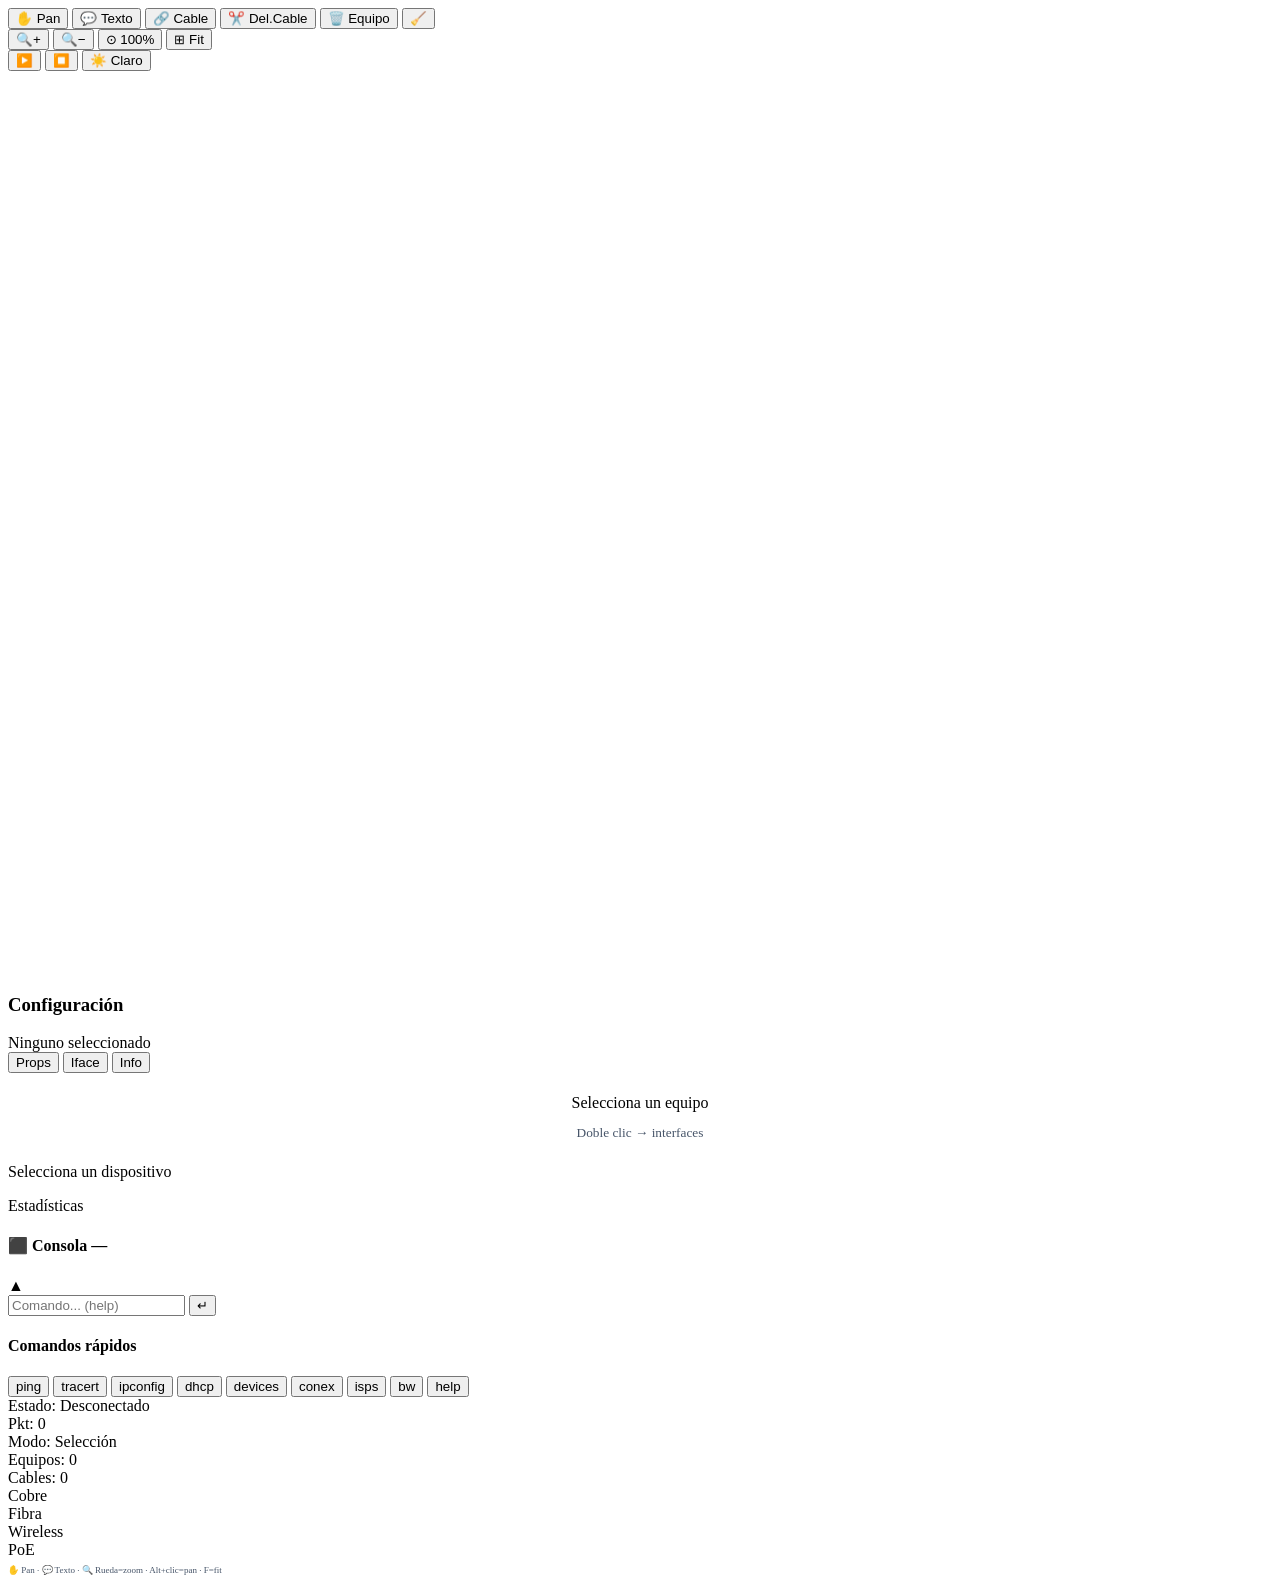
==== index.html @ 75fadd64 "se inluyeron nuevos equipos y la opcion de comentarios" ====
<!DOCTYPE html>
<html lang="es">
<head>
    <meta charset="UTF-8">
    <meta name="viewport" content="width=device-width, initial-scale=1.0">
    <title>Simulador de Red v4.1</title>
    <link rel="stylesheet" href="css/style.css">
</head>
<body>

<div id="portTooltip"></div>

<div class="container">

    <!-- ─── Toolbar ───────────────────────────── -->
    <div class="toolbar">
        <!-- Device groups injected by app.js -->

        <!-- Cable / delete tools -->
        <div class="tool-group">
            <button class="btn" id="panMode" title="Mover mapa (mano)">
                <span class="icon">✋</span> Pan
            </button>
            <button class="btn" id="textMode" title="Agregar comentario/texto">
                <span class="icon">💬</span> Texto
            </button>
            <button class="btn" id="cableMode" title="Modo cable (conectar)">
                <span class="icon">🔗</span> Cable
            </button>
            <button class="btn danger" id="delCableMode" title="Eliminar cable">
                <span class="icon">✂️</span> Del.Cable
            </button>
            <button class="btn danger" id="deleteMode" title="Eliminar equipo (Del)">
                <span class="icon">🗑️</span> Equipo
            </button>
            <button class="btn" id="clearAll" title="Limpiar todo">
                <span class="icon">🧹</span>
            </button>
        </div>

        <!-- Zoom controls -->
        <div class="tool-group">
            <button class="btn" id="zoomIn"    title="Acercar (+)"><span class="icon">🔍</span>+</button>
            <button class="btn" id="zoomOut"   title="Alejar (-)"><span class="icon">🔍</span>−</button>
            <button class="btn" id="zoomReset" title="Zoom 100% (0)"><span class="icon">⊙</span> 100%</button>
            <button class="btn" id="fitAll"    title="Ajustar todo (F)"><span class="icon">⊞</span> Fit</button>
        </div>

        <!-- Simulation + Theme -->
        <div class="tool-group">
            <button class="btn" id="startSimulation"><span class="icon">▶️</span></button>
            <button class="btn" id="stopSimulation"> <span class="icon">⏹️</span></button>
            <button class="btn" id="darkModeToggle" title="Alternar tema">
                <span class="icon">☀️</span> Claro
            </button>
        </div>
    </div>

    <!-- ─── Main ──────────────────────────────── -->
    <div class="main-area">
        <div class="canvas-container">
            <canvas id="networkCanvas" width="1400" height="900"></canvas>
        </div>

        <div class="config-panel">
            <div class="panel-header">
                <h3>Configuración</h3>
                <span class="panel-subtitle" id="selectedDeviceInfo">Ninguno seleccionado</span>
            </div>

            <div class="tabs">
                <button class="tab-btn active" data-tab="properties">Props</button>
                <button class="tab-btn"        data-tab="interfaces">Iface</button>
                <button class="tab-btn"        data-tab="stats">Info</button>
            </div>

            <div class="tab-content active" id="tab-properties">
                <div class="properties">
                    <div id="propertyContent">
                        <p class="info-message" style="margin-top:16px;text-align:center;line-height:1.8">
                            Selecciona un equipo<br>
                            <small style="color:#475569">Doble clic → interfaces</small>
                        </p>
                    </div>
                </div>
            </div>
            <div class="tab-content" id="tab-interfaces">
                <div class="interfaces-list" id="interfacesList">
                    <p class="info-message">Selecciona un dispositivo</p>
                </div>
            </div>
            <div class="tab-content" id="tab-stats">
                <div class="device-stats" id="deviceStats">
                    <p class="info-message">Estadísticas</p>
                </div>
            </div>

            <!-- Console -->
            <div class="console-section expanded">
                <div class="console-toggle">
                    <h4>⬛ Consola <span class="badge" id="consoleDevice">—</span></h4>
                    <span class="console-chevron">▲</span>
                </div>
                <div class="console-body">
                    <div class="console-header">
                        <input type="text" id="consoleInput" placeholder="Comando... (help)">
                        <button id="sendCommand">↵</button>
                    </div>
                    <div id="consoleOutput" class="console-output"></div>
                </div>
            </div>

            <!-- Quick commands -->
            <div class="quick-commands">
                <h4>Comandos rápidos</h4>
                <div class="cmd-grid">
                    <button class="cmd-btn" data-cmd="ping">ping</button>
                    <button class="cmd-btn" data-cmd="tracert">tracert</button>
                    <button class="cmd-btn" data-cmd="ipconfig">ipconfig</button>
                    <button class="cmd-btn" data-cmd="dhcp renew">dhcp</button>
                    <button class="cmd-btn" data-cmd="show devices">devices</button>
                    <button class="cmd-btn" data-cmd="show connections">conex</button>
                    <button class="cmd-btn" data-cmd="isp list">isps</button>
                    <button class="cmd-btn" data-cmd="bandwidth">bw</button>
                    <button class="cmd-btn" data-cmd="help">help</button>
                </div>
            </div>

        </div>
    </div>

    <!-- ─── Status bar ────────────────────────── -->
    <div class="status-bar">
        <div class="status-item">
            <span class="status-label">Estado:</span>
            <span id="connectionStatus" class="status-value offline">Desconectado</span>
        </div>
        <div class="status-item">
            <span class="status-label">Pkt:</span>
            <span id="packetCount" class="status-value">0</span>
        </div>
        <div class="status-item">
            <span class="status-label">Modo:</span>
            <span id="modeStatus" class="status-value">Selección</span>
        </div>
        <div class="status-item">
            <span class="status-label">Equipos:</span>
            <span id="deviceCount" class="status-value">0</span>
        </div>
        <div class="status-item">
            <span class="status-label">Cables:</span>
            <span id="connectionCount" class="status-value">0</span>
        </div>
        <div class="status-item">
            <div class="cable-legend">
                <div class="cable-legend-item"><div class="cl-cobre"></div>Cobre</div>
                <div class="cable-legend-item"><div class="cl-fibra"></div>Fibra</div>
                <div class="cable-legend-item"><div class="cl-wireless"></div>Wireless</div>
                <div class="cable-legend-item"><div class="cl-poe"></div>PoE</div>
            </div>
        </div>
        <div class="status-item" style="margin-left:auto">
            <span style="color:#475569;font-size:9px">✋ Pan · 💬 Texto · 🔍 Rueda=zoom · Alt+clic=pan · F=fit</span>
        </div>
    </div>

</div>

<script src="js/devices.js"></script>
<script src="js/network.js"></script>
<script src="js/console.js"></script>
<script src="js/app.js"></script>
</body>
</html>
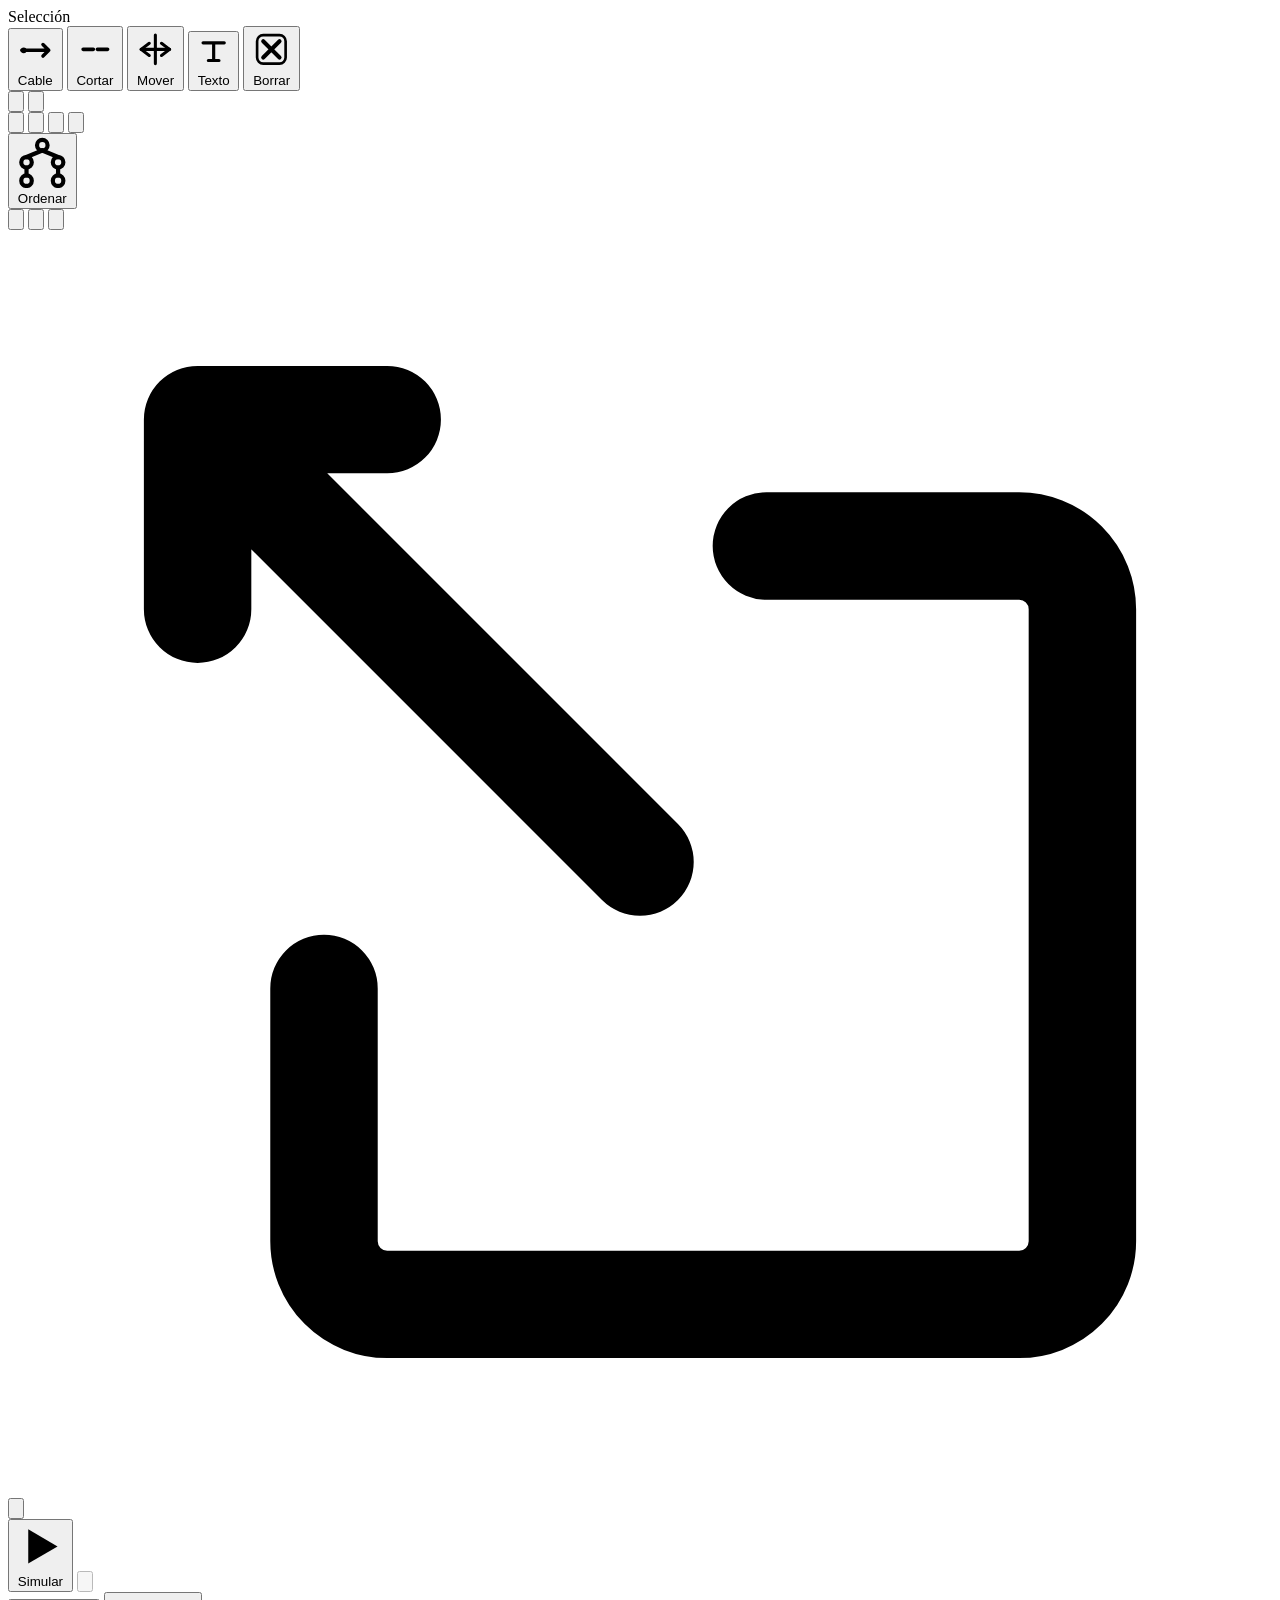
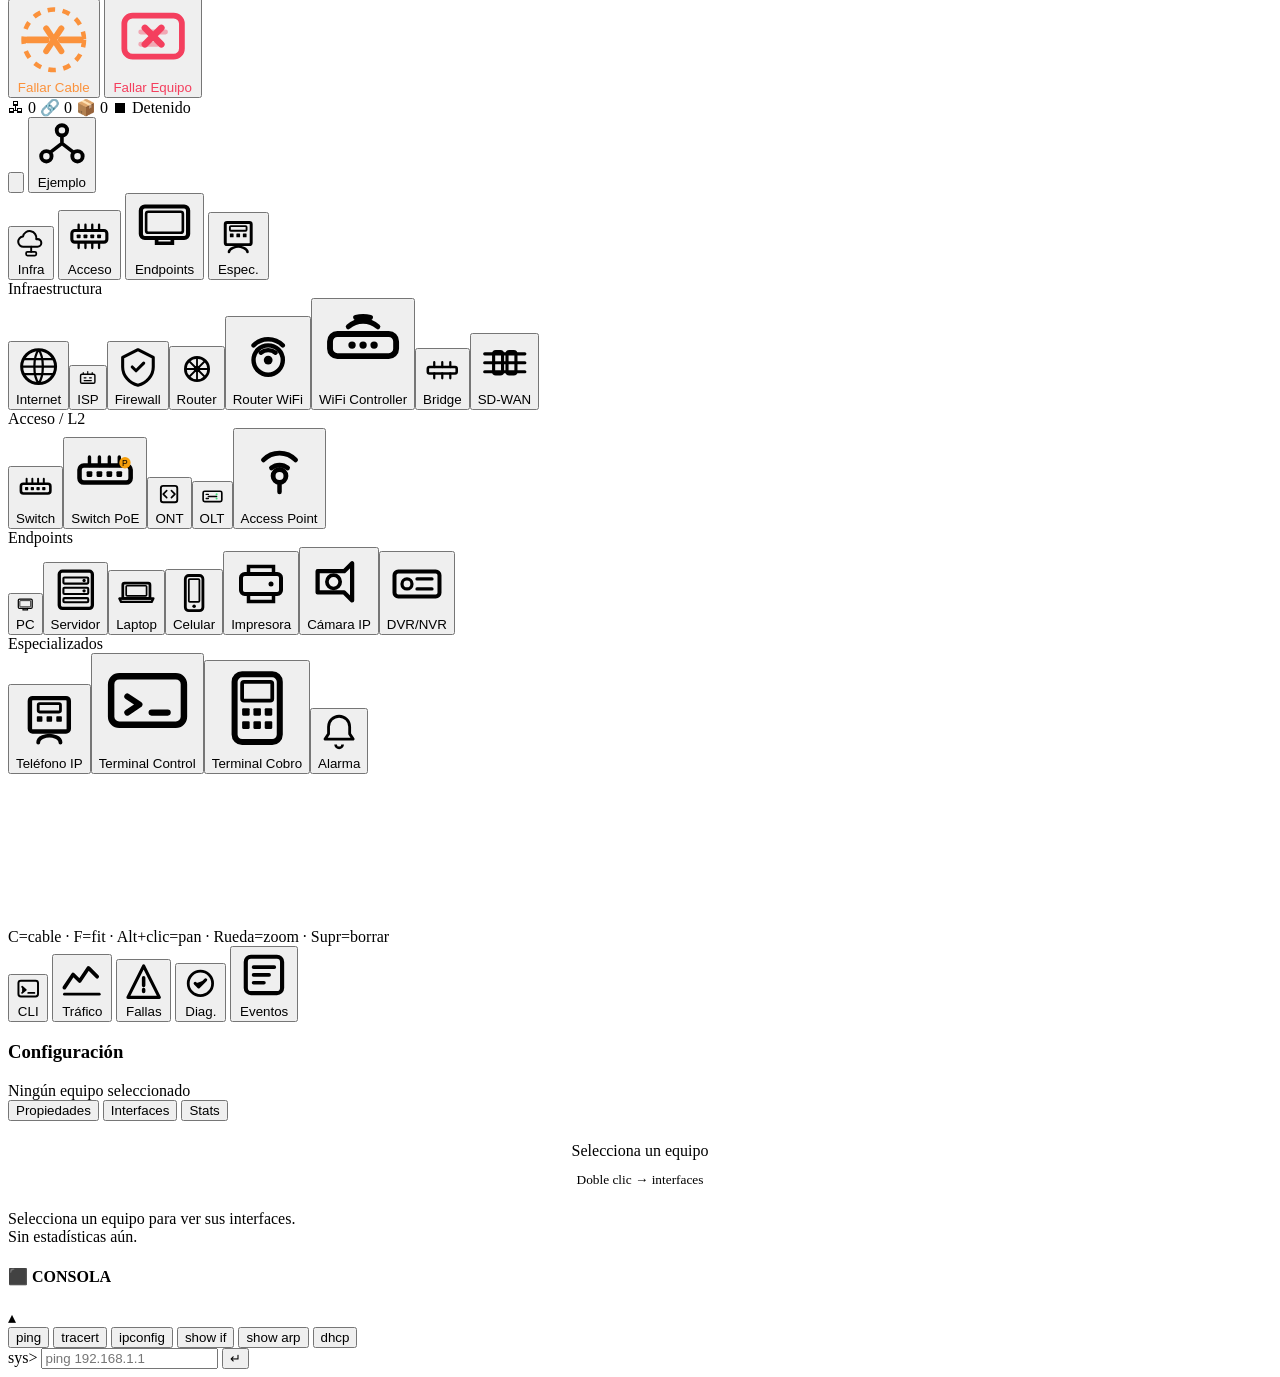
==== commit 80205b4f: "optimizacion del render" ====
--- a/index.html
+++ b/index.html
@@ -3,172 +3,521 @@
 <head>
     <meta charset="UTF-8">
     <meta name="viewport" content="width=device-width, initial-scale=1.0">
-    <title>Simulador de Red v4.1</title>
+    <title>Simulador de Red v6.0</title>
     <link rel="stylesheet" href="css/style.css">
+    <link href="https://fonts.googleapis.com/icon?family=Material+Icons+Outlined" rel="stylesheet">
 </head>
 <body>
 
-<div id="portTooltip"></div>
-
 <div class="container">
 
-    <!-- ─── Toolbar ───────────────────────────── -->
-    <div class="toolbar">
-        <!-- Device groups injected by app.js -->
-
-        <!-- Cable / delete tools -->
-        <div class="tool-group">
-            <button class="btn" id="panMode" title="Mover mapa (mano)">
-                <span class="icon">✋</span> Pan
-            </button>
-            <button class="btn" id="textMode" title="Agregar comentario/texto">
-                <span class="icon">💬</span> Texto
-            </button>
-            <button class="btn" id="cableMode" title="Modo cable (conectar)">
-                <span class="icon">🔗</span> Cable
-            </button>
-            <button class="btn danger" id="delCableMode" title="Eliminar cable">
-                <span class="icon">✂️</span> Del.Cable
-            </button>
-            <button class="btn danger" id="deleteMode" title="Eliminar equipo (Del)">
-                <span class="icon">🗑️</span> Equipo
-            </button>
-            <button class="btn" id="clearAll" title="Limpiar todo">
-                <span class="icon">🧹</span>
-            </button>
-        </div>
-
-        <!-- Zoom controls -->
-        <div class="tool-group">
-            <button class="btn" id="zoomIn"    title="Acercar (+)"><span class="icon">🔍</span>+</button>
-            <button class="btn" id="zoomOut"   title="Alejar (-)"><span class="icon">🔍</span>−</button>
-            <button class="btn" id="zoomReset" title="Zoom 100% (0)"><span class="icon">⊙</span> 100%</button>
-            <button class="btn" id="fitAll"    title="Ajustar todo (F)"><span class="icon">⊞</span> Fit</button>
-        </div>
-
-        <!-- Simulation + Theme -->
-        <div class="tool-group">
-            <button class="btn" id="startSimulation"><span class="icon">▶️</span></button>
-            <button class="btn" id="stopSimulation"> <span class="icon">⏹️</span></button>
-            <button class="btn" id="darkModeToggle" title="Alternar tema">
-                <span class="icon">☀️</span> Claro
-            </button>
-        </div>
-    </div>
-
-    <!-- ─── Main ──────────────────────────────── -->
+    <!-- ══════════════════════════════════════════════════
+         HEADER SUPERIOR — acciones rápidas
+    ═══════════════════════════════════════════════════ -->
+    <header class="top-bar">
+
+        <!-- Modo actual pill -->
+        <div class="tb-mode-pill">
+            <span class="tb-mode-dot" id="modeDot"></span>
+            <span class="tb-mode-label" id="modeStatus">Selección</span>
+        </div>
+
+        <div class="tb-sep"></div>
+
+        <!-- MODOS -->
+        <div class="tb-group" title="Modos">
+            <button class="tb-btn mode-btn" id="cableMode" title="Cable (C)">
+                <svg viewBox="0 0 20 20"><path d="M3 10h14M14 7l3 3-3 3" stroke="currentColor" stroke-width="1.8" fill="none" stroke-linecap="round" stroke-linejoin="round"/><circle cx="4" cy="10" r="1.5" fill="currentColor"/></svg>
+                <span>Cable</span>
+            </button>
+            <button class="tb-btn mode-btn" id="delCableMode" title="Cortar cable">
+                <svg viewBox="0 0 20 20"><path d="M4 10h5M11 10h5" stroke="currentColor" stroke-width="1.8" fill="none" stroke-linecap="round"/><path d="M9 8l2 4M11 8L9 12" stroke="var(--danger)" stroke-width="1.5" stroke-linecap="round"/></svg>
+                <span>Cortar</span>
+            </button>
+            <button class="tb-btn mode-btn" id="panMode" title="Pan (Alt+clic)">
+                <svg viewBox="0 0 20 20"><path d="M10 3v14M3 10h14" stroke="currentColor" stroke-width="1.5" fill="none" stroke-linecap="round"/><path d="M7 7l-4 3 4 3M13 7l4 3-4 3" fill="none" stroke="currentColor" stroke-width="1.5" stroke-linecap="round" stroke-linejoin="round"/></svg>
+                <span>Mover</span>
+            </button>
+            <button class="tb-btn mode-btn" id="textMode" title="Texto (T)">
+                <svg viewBox="0 0 20 20"><path d="M4 5h12M10 5v10M7 15h6" stroke="currentColor" stroke-width="1.8" fill="none" stroke-linecap="round"/></svg>
+                <span>Texto</span>
+            </button>
+            <button class="tb-btn danger" id="deleteMode" title="Eliminar (Supr)">
+                <svg viewBox="0 0 20 20"><path d="M6 6l8 8M14 6l-8 8" stroke="currentColor" stroke-width="2" fill="none" stroke-linecap="round"/><rect x="3" y="3" width="14" height="14" rx="3" fill="none" stroke="currentColor" stroke-width="1.3"/></svg>
+                <span>Borrar</span>
+            </button>
+        </div>
+
+        <div class="tb-sep"></div>
+
+        <!-- UNDO / REDO -->
+        <div class="tb-group">
+            <button class="tb-btn icon-only" id="undoBtn" title="Deshacer (Ctrl+Z)">
+                <svg viewBox="0 0 20 20"><path d="M4 8H13a4 4 0 010 8H8" stroke="currentColor" stroke-width="1.7" fill="none" stroke-linecap="round" stroke-linejoin="round"/><path d="M4 8L7 5M4 8l3 3" stroke="currentColor" stroke-width="1.7" fill="none" stroke-linecap="round" stroke-linejoin="round"/></svg>
+            </button>
+            <button class="tb-btn icon-only" id="redoBtn" title="Rehacer (Ctrl+Y)">
+                <svg viewBox="0 0 20 20"><path d="M16 8H7a4 4 0 000 8h5" stroke="currentColor" stroke-width="1.7" fill="none" stroke-linecap="round" stroke-linejoin="round"/><path d="M16 8l-3-3M16 8l-3 3" stroke="currentColor" stroke-width="1.7" fill="none" stroke-linecap="round" stroke-linejoin="round"/></svg>
+            </button>
+        </div>
+
+        <div class="tb-sep"></div>
+
+        <!-- ZOOM -->
+        <div class="tb-group">
+            <button class="tb-btn icon-only" id="zoomIn" title="Acercar (+)">
+                <svg viewBox="0 0 20 20"><circle cx="9" cy="9" r="5.5" fill="none" stroke="currentColor" stroke-width="1.7"/><path d="M13.5 13.5L17 17M7 9h4M9 7v4" stroke="currentColor" stroke-width="1.7" stroke-linecap="round"/></svg>
+            </button>
+            <button class="tb-btn icon-only" id="zoomOut" title="Alejar (-)">
+                <svg viewBox="0 0 20 20"><circle cx="9" cy="9" r="5.5" fill="none" stroke="currentColor" stroke-width="1.7"/><path d="M13.5 13.5L17 17M7 9h4" stroke="currentColor" stroke-width="1.7" stroke-linecap="round"/></svg>
+            </button>
+            <button class="tb-btn icon-only" id="zoomReset" title="Zoom 100%">
+                <svg viewBox="0 0 20 20"><rect x="4" y="4" width="12" height="12" rx="2" fill="none" stroke="currentColor" stroke-width="1.7"/><text x="10" y="13.5" font-size="7" fill="currentColor" text-anchor="middle" font-weight="700">1:1</text></svg>
+            </button>
+            <button class="tb-btn icon-only" id="fitAll" title="Fit (F)">
+                <svg viewBox="0 0 20 20"><path d="M3 7V4h3M14 4h3v3M17 13v3h-3M6 16H3v-3" stroke="currentColor" stroke-width="1.7" fill="none" stroke-linecap="round" stroke-linejoin="round"/><rect x="7" y="7" width="6" height="6" rx="1" fill="none" stroke="currentColor" stroke-width="1.3"/></svg>
+            </button>
+        </div>
+
+        <div class="tb-sep"></div>
+
+        <!-- ORDENAR TOPOLOGÍA -->
+        <div class="tb-group">
+            <button class="tb-btn" id="autoLayoutBtn" title="Ordenar topología automáticamente">
+                <svg viewBox="0 0 20 20" fill="none" stroke="currentColor" stroke-width="1.6" stroke-linecap="round" stroke-linejoin="round">
+                    <circle cx="10" cy="3.5" r="2"/>
+                    <circle cx="4"  cy="10" r="2"/>
+                    <circle cx="16" cy="10" r="2"/>
+                    <circle cx="4"  cy="17" r="2"/>
+                    <circle cx="16" cy="17" r="2"/>
+                    <line x1="10" y1="5.5" x2="4"  y2="8"/>
+                    <line x1="10" y1="5.5" x2="16" y2="8"/>
+                    <line x1="4"  y1="12" x2="4"  y2="15"/>
+                    <line x1="16" y1="12" x2="16" y2="15"/>
+                </svg>
+                <span>Ordenar</span>
+            </button>
+        </div>
+
+        <div class="tb-sep"></div>
+
+        <!-- ARCHIVO -->
+        <div class="tb-group">
+            <button class="tb-btn icon-only" id="saveNet" title="Guardar">
+                <svg viewBox="0 0 20 20"><path d="M4 4h9l3 3v9a1 1 0 01-1 1H4a1 1 0 01-1-1V5a1 1 0 011-1z" fill="none" stroke="currentColor" stroke-width="1.7"/><path d="M13 4v4H7V4M10 11v5M8 14l2 2 2-2" stroke="currentColor" stroke-width="1.5" stroke-linecap="round" stroke-linejoin="round" fill="none"/></svg>
+            </button>
+            <button class="tb-btn icon-only" id="loadNet" title="Cargar">
+                <svg viewBox="0 0 20 20"><path d="M3 12v4a1 1 0 001 1h12a1 1 0 001-1v-4M10 4v8M7 9l3-3 3 3" stroke="currentColor" stroke-width="1.7" fill="none" stroke-linecap="round" stroke-linejoin="round"/></svg>
+            </button>
+            <button class="tb-btn icon-only" id="exportNet" title="Exportar JSON">
+                <svg viewBox="0 0 20 20"><path d="M14 3h3v3M17 3l-7 7M8 5H4a1 1 0 00-1 1v10a1 1 0 001 1h10a1 1 0 001-1v-4" stroke="currentColor" stroke-width="1.7" fill="none" stroke-linecap="round" stroke-linejoin="round"/></svg>
+            </button>
+            <label class="tb-btn icon-only" title="Importar JSON" style="cursor:pointer">
+                <svg viewBox="0 0 20 20"><path d="M6 3H3v3M3 3l7 7M12 5h4a1 1 0 011 1v10a1 1 0 01-1 1H6a1 1 0 01-1-1v-4" stroke="currentColor" stroke-width="1.7" fill="none" stroke-linecap="round" stroke-linejoin="round"/></svg>
+                <input type="file" id="importFile" accept=".json" style="display:none">
+            </label>
+            <button class="tb-btn icon-only danger" id="clearAll" title="Limpiar todo">
+                <svg viewBox="0 0 20 20"><path d="M3 6h14M8 6V4h4v2M16 6l-1 11H5L4 6" stroke="currentColor" stroke-width="1.7" fill="none" stroke-linecap="round" stroke-linejoin="round"/></svg>
+            </button>
+        </div>
+
+        <div class="tb-sep"></div>
+
+        <!-- SIMULACIÓN -->
+        <div class="tb-group">
+            <button class="tb-btn" id="startSimulation" title="Iniciar simulación">
+                <svg viewBox="0 0 20 20"><polygon points="5,3 17,10 5,17" fill="currentColor"/></svg>
+                <span>Simular</span>
+            </button>
+            <button class="tb-btn icon-only" id="stopSimulation" title="Detener simulación" style="opacity:0.5">
+                <svg viewBox="0 0 20 20"><rect x="4" y="4" width="12" height="12" rx="2" fill="currentColor"/></svg>
+            </button>
+        </div>
+
+        <div class="tb-sep"></div>
+
+        <!-- FALLOS -->
+        <div class="tb-group">
+            <button class="tb-btn mode-btn" id="failCableMode" title="Clic sobre un cable para fallar/restaurar" style="color:#fb923c">
+                <svg viewBox="0 0 20 20"><path d="M3 10h5M12 10h5" stroke="currentColor" stroke-width="1.8" fill="none" stroke-linecap="round"/><path d="M8 7l4 6M12 7l-4 6" stroke="#fb923c" stroke-width="1.6" stroke-linecap="round"/><circle cx="10" cy="10" r="8" stroke="currentColor" stroke-width="1.2" fill="none" stroke-dasharray="2 2"/></svg>
+                <span>Fallar Cable</span>
+            </button>
+            <button class="tb-btn mode-btn" id="failDeviceMode" title="Clic sobre un equipo para fallar/restaurar" style="color:#f43f5e">
+                <svg viewBox="0 0 20 20"><rect x="3" y="5" width="14" height="10" rx="2" fill="none" stroke="currentColor" stroke-width="1.4"/><path d="M7 9l6 0M7 12l4 0" stroke="currentColor" stroke-width="1.2" stroke-linecap="round" opacity="0.4"/><path d="M8 8l4 4M12 8l-4 4" stroke="#f43f5e" stroke-width="1.6" stroke-linecap="round"/></svg>
+                <span>Fallar Equipo</span>
+            </button>
+        </div>
+
+        <!-- SPACER -->
+        <div style="flex:1"></div>
+
+        <!-- HUD contadores -->
+        <div class="tb-hud">
+            <span class="hud-label" title="Equipos en la red">🖧</span>
+            <span class="hud-value" id="deviceCount">0</span>
+            <span class="hud-sep"></span>
+            <span class="hud-label" title="Cables conectados">🔗</span>
+            <span class="hud-value" id="connectionCount">0</span>
+            <span class="hud-sep"></span>
+            <span class="hud-label" title="Paquetes en tránsito">📦</span>
+            <span class="hud-value" id="packetCount">0</span>
+            <span class="hud-sep"></span>
+            <span class="hud-value status-value" id="connectionStatus">⏹ Detenido</span>
+        </div>
+
+        <div class="tb-sep"></div>
+
+        <!-- EXTRAS -->
+        <div class="tb-group">
+            <button class="tb-btn icon-only" id="darkModeToggle" title="Cambiar tema">
+                <svg viewBox="0 0 20 20" id="themeIcon"><path d="M10 3a7 7 0 100 14A7 7 0 0010 3zM10 1a9 9 0 110 18A9 9 0 0110 1z" fill="none"/><path d="M10 2a8 8 0 000 16V2z" fill="currentColor"/></svg>
+            </button>
+            <button class="tb-btn" id="exampleBtn" title="Red de ejemplo">
+                <svg viewBox="0 0 20 20"><circle cx="10" cy="4" r="2" fill="none" stroke="currentColor" stroke-width="1.5"/><circle cx="4" cy="14" r="2" fill="none" stroke="currentColor" stroke-width="1.5"/><circle cx="16" cy="14" r="2" fill="none" stroke="currentColor" stroke-width="1.5"/><path d="M10 6v3M10 9l-4.5 3.5M10 9l4.5 3.5" stroke="currentColor" stroke-width="1.4" stroke-linecap="round"/></svg>
+                <span>Ejemplo</span>
+            </button>
+        </div>
+    </header>
+
+    <!-- ══════════════════════════════════════════════════
+         ÁREA PRINCIPAL
+    ═══════════════════════════════════════════════════ -->
     <div class="main-area">
-        <div class="canvas-container">
-            <canvas id="networkCanvas" width="1400" height="900"></canvas>
-        </div>
-
-        <div class="config-panel">
+
+        <!-- ── SIDEBAR IZQUIERDO: 4 categorías ─────── -->
+        <nav class="device-sidebar" id="deviceSidebar">
+
+            <!-- Infraestructura -->
+            <button class="dsb-cat" id="cat-infra" data-cat="infra" title="Infraestructura">
+                <svg viewBox="0 0 24 24" class="dsb-icon">
+                    <!-- Nube / Internet -->
+                    <path d="M6 14a4 4 0 01-.5-8A5 5 0 0116 8h1a3 3 0 010 6H6z" fill="none" stroke="currentColor" stroke-width="1.6" stroke-linejoin="round"/>
+                    <!-- Línea bajando -->
+                    <path d="M12 14v4" stroke="currentColor" stroke-width="1.5" stroke-linecap="round"/>
+                    <!-- Dispositivo base -->
+                    <rect x="8" y="18" width="8" height="3" rx="1" fill="none" stroke="currentColor" stroke-width="1.4"/>
+                </svg>
+                <span>Infra</span>
+            </button>
+
+            <!-- Acceso / L2 -->
+            <button class="dsb-cat" id="cat-l2" data-cat="l2" title="Acceso / L2">
+                <svg viewBox="0 0 24 24" class="dsb-icon">
+                    <!-- Switch: cuerpo -->
+                    <rect x="3" y="9" width="18" height="6" rx="1.5" fill="none" stroke="currentColor" stroke-width="1.6"/>
+                    <!-- Puertos -->
+                    <rect x="5.5" y="11" width="2" height="2" rx=".4" fill="currentColor"/>
+                    <rect x="9"   y="11" width="2" height="2" rx=".4" fill="currentColor"/>
+                    <rect x="12.5" y="11" width="2" height="2" rx=".4" fill="currentColor"/>
+                    <rect x="16"  y="11" width="2" height="2" rx=".4" fill="currentColor"/>
+                    <!-- Cables arriba/abajo -->
+                    <path d="M6.5 9V6M10 9V6M13.5 9V6M17 9V6" stroke="currentColor" stroke-width="1.2" stroke-linecap="round"/>
+                    <path d="M6.5 15v3M10 15v3M13.5 15v3M17 15v3" stroke="currentColor" stroke-width="1.2" stroke-linecap="round"/>
+                </svg>
+                <span>Acceso</span>
+            </button>
+
+            <!-- Endpoints -->
+            <button class="dsb-cat" id="cat-ep" data-cat="ep" title="Endpoints">
+                <svg viewBox="0 0 24 24" class="dsb-icon">
+                    <!-- Monitor -->
+                    <rect x="3" y="4" width="18" height="12" rx="1.5" fill="none" stroke="currentColor" stroke-width="1.6"/>
+                    <!-- Pantalla interna -->
+                    <rect x="5" y="6" width="14" height="8" rx=".8" fill="none" stroke="currentColor" stroke-width="1"/>
+                    <!-- Pie -->
+                    <path d="M9 16v2h6v-2" stroke="currentColor" stroke-width="1.4" fill="none" stroke-linecap="round"/>
+                </svg>
+                <span>Endpoints</span>
+            </button>
+
+            <!-- Especializados -->
+            <button class="dsb-cat" id="cat-sp" data-cat="sp" title="Especializados">
+                <svg viewBox="0 0 24 24" class="dsb-icon">
+                    <!-- Teléfono IP -->
+                    <path d="M6 4h12a1 1 0 011 1v10a1 1 0 01-1 1H6a1 1 0 01-1-1V5a1 1 0 011-1z" fill="none" stroke="currentColor" stroke-width="1.6"/>
+                    <!-- Teclado mini -->
+                    <rect x="7.5" y="10" width="2" height="2" rx=".3" fill="currentColor"/>
+                    <rect x="11"  y="10" width="2" height="2" rx=".3" fill="currentColor"/>
+                    <rect x="14.5" y="10" width="2" height="2" rx=".3" fill="currentColor"/>
+                    <!-- Pantalla -->
+                    <rect x="7.5" y="6" width="9" height="2.5" rx=".5" fill="none" stroke="currentColor" stroke-width="1"/>
+                    <!-- Auricular -->
+                    <path d="M7 20c0-2 4-3 5-3s5 1 5 3" stroke="currentColor" stroke-width="1.4" fill="none" stroke-linecap="round"/>
+                </svg>
+                <span>Espec.</span>
+            </button>
+
+            <div class="dsb-spacer"></div>
+
+        </nav>
+
+        <!-- Sub-paletas flotantes (una por categoría) -->
+        <div class="sub-palette" id="sub-infra">
+            <div class="sp-arrow"></div>
+            <div class="sp-title">Infraestructura</div>
+            <div class="sp-grid" id="grid-infra"></div>
+        </div>
+        <div class="sub-palette" id="sub-l2">
+            <div class="sp-arrow"></div>
+            <div class="sp-title">Acceso / L2</div>
+            <div class="sp-grid" id="grid-l2"></div>
+        </div>
+        <div class="sub-palette" id="sub-ep">
+            <div class="sp-arrow"></div>
+            <div class="sp-title">Endpoints</div>
+            <div class="sp-grid" id="grid-ep"></div>
+        </div>
+        <div class="sub-palette" id="sub-sp">
+            <div class="sp-arrow"></div>
+            <div class="sp-title">Especializados</div>
+            <div class="sp-grid" id="grid-sp"></div>
+        </div>
+
+        <!-- Canvas -->
+        <div class="canvas-container" id="canvas-container">
+            <canvas id="networkCanvas"></canvas>
+            <div class="canvas-hint">C=cable · F=fit · Alt+clic=pan · Rueda=zoom · Supr=borrar</div>
+        </div>
+
+        <!-- ── BARRA VERTICAL DERECHA: herramientas avanzadas ── -->
+        <div class="adv-sidebar" id="advSidebar">
+            <button class="adv-btn" id="openCLIBtn" title="CLI Cisco IOS">
+                <svg viewBox="0 0 20 20"><rect x="2" y="3" width="16" height="13" rx="2" fill="none" stroke="currentColor" stroke-width="1.6"/><path d="M5 8l3 2.5L5 13M10 13h5" stroke="currentColor" stroke-width="1.5" stroke-linecap="round" stroke-linejoin="round"/></svg>
+                <span>CLI</span>
+            </button>
+            <button class="adv-btn" id="openTrafficBtn" title="Monitor de Tráfico">
+                <svg viewBox="0 0 20 20"><polyline points="2,14 6,8 9,11 13,5 17,9" fill="none" stroke="currentColor" stroke-width="1.7" stroke-linecap="round" stroke-linejoin="round"/><line x1="2" y1="17" x2="18" y2="17" stroke="currentColor" stroke-width="1.2" stroke-linecap="round"/></svg>
+                <span>Tráfico</span>
+            </button>
+            <button class="adv-btn" id="openFaultBtn" title="Simulación de Fallas">
+                <svg viewBox="0 0 20 20"><path d="M10 2l8 16H2L10 2z" fill="none" stroke="currentColor" stroke-width="1.6" stroke-linejoin="round"/><path d="M10 8v4M10 14v1" stroke="currentColor" stroke-width="1.8" stroke-linecap="round"/></svg>
+                <span>Fallas</span>
+            </button>
+            <button class="adv-btn" id="openDiagBtn" title="Diagnóstico Automático">
+                <svg viewBox="0 0 20 20"><circle cx="10" cy="10" r="7" fill="none" stroke="currentColor" stroke-width="1.6"/><path d="M7 10l2 2 4-4" stroke="currentColor" stroke-width="1.8" stroke-linecap="round" stroke-linejoin="round"/></svg>
+                <span>Diag.</span>
+            </button>
+            <button class="adv-btn" id="openEventLogBtn" title="Historial de Eventos">
+                <svg viewBox="0 0 20 20"><rect x="3" y="3" width="14" height="14" rx="2" fill="none" stroke="currentColor" stroke-width="1.6"/><path d="M6 7h8M6 10h6M6 13h4" stroke="currentColor" stroke-width="1.4" stroke-linecap="round"/></svg>
+                <span>Eventos</span>
+            </button>
+        </div>
+
+        <!-- Panel derecho -->
+        <aside class="config-panel">
             <div class="panel-header">
                 <h3>Configuración</h3>
-                <span class="panel-subtitle" id="selectedDeviceInfo">Ninguno seleccionado</span>
+                <span class="panel-subtitle" id="selectedDeviceInfo">Ningún equipo seleccionado</span>
             </div>
-
-            <div class="tabs">
-                <button class="tab-btn active" data-tab="properties">Props</button>
-                <button class="tab-btn"        data-tab="interfaces">Iface</button>
-                <button class="tab-btn"        data-tab="stats">Info</button>
+            <div class="panel-tabs">
+                <button class="tab-btn active" data-tab="props">Propiedades</button>
+                <button class="tab-btn" data-tab="iface">Interfaces</button>
+                <button class="tab-btn" data-tab="stats">Stats</button>
             </div>
-
-            <div class="tab-content active" id="tab-properties">
-                <div class="properties">
+            <div class="panel-content">
+                <div class="tab-content active" id="tab-props">
                     <div id="propertyContent">
                         <p class="info-message" style="margin-top:16px;text-align:center;line-height:1.8">
                             Selecciona un equipo<br>
-                            <small style="color:#475569">Doble clic → interfaces</small>
+                            <small style="color:var(--text-dim)">Doble clic → interfaces</small>
                         </p>
                     </div>
                 </div>
-            </div>
-            <div class="tab-content" id="tab-interfaces">
-                <div class="interfaces-list" id="interfacesList">
-                    <p class="info-message">Selecciona un dispositivo</p>
+                <div class="tab-content" id="tab-iface">
+                    <div id="interfacesList"><div class="info-message">Selecciona un equipo para ver sus interfaces.</div></div>
+                </div>
+                <div class="tab-content" id="tab-stats">
+                    <div id="deviceStats"><div class="info-message">Sin estadísticas aún.</div></div>
                 </div>
             </div>
-            <div class="tab-content" id="tab-stats">
-                <div class="device-stats" id="deviceStats">
-                    <p class="info-message">Estadísticas</p>
+            <div class="console-section">
+                <div class="console-toggle" id="consoleToggle">
+                    <h4>⬛ CONSOLA</h4>
+                    <span class="chevron">▴</span>
+                </div>
+                <div class="console-body">
+                    <div class="cmd-quick">
+                        <button class="cmd-btn" data-cmd="ping ">ping</button>
+                        <button class="cmd-btn" data-cmd="tracert ">tracert</button>
+                        <button class="cmd-btn" data-cmd="ipconfig">ipconfig</button>
+                        <button class="cmd-btn" data-cmd="show interfaces">show if</button>
+                        <button class="cmd-btn" data-cmd="show arp">show arp</button>
+                        <button class="cmd-btn" data-cmd="dhcp request">dhcp</button>
+                    </div>
+                    <div class="console-output" id="consoleOutput"></div>
+                    <div class="console-input-wrap">
+                        <span class="prompt"><span id="consoleDevice">sys</span>&gt;</span>
+                        <input type="text" id="consoleInput" placeholder="ping 192.168.1.1" autocomplete="off" spellcheck="false">
+                        <button id="sendCommand" class="send-btn">↵</button>
+                    </div>
                 </div>
             </div>
-
-            <!-- Console -->
-            <div class="console-section expanded">
-                <div class="console-toggle">
-                    <h4>⬛ Consola <span class="badge" id="consoleDevice">—</span></h4>
-                    <span class="console-chevron">▲</span>
-                </div>
-                <div class="console-body">
-                    <div class="console-header">
-                        <input type="text" id="consoleInput" placeholder="Comando... (help)">
-                        <button id="sendCommand">↵</button>
-                    </div>
-                    <div id="consoleOutput" class="console-output"></div>
-                </div>
-            </div>
-
-            <!-- Quick commands -->
-            <div class="quick-commands">
-                <h4>Comandos rápidos</h4>
-                <div class="cmd-grid">
-                    <button class="cmd-btn" data-cmd="ping">ping</button>
-                    <button class="cmd-btn" data-cmd="tracert">tracert</button>
-                    <button class="cmd-btn" data-cmd="ipconfig">ipconfig</button>
-                    <button class="cmd-btn" data-cmd="dhcp renew">dhcp</button>
-                    <button class="cmd-btn" data-cmd="show devices">devices</button>
-                    <button class="cmd-btn" data-cmd="show connections">conex</button>
-                    <button class="cmd-btn" data-cmd="isp list">isps</button>
-                    <button class="cmd-btn" data-cmd="bandwidth">bw</button>
-                    <button class="cmd-btn" data-cmd="help">help</button>
-                </div>
-            </div>
-
-        </div>
+        </aside>
     </div>
-
-    <!-- ─── Status bar ────────────────────────── -->
-    <div class="status-bar">
-        <div class="status-item">
-            <span class="status-label">Estado:</span>
-            <span id="connectionStatus" class="status-value offline">Desconectado</span>
-        </div>
-        <div class="status-item">
-            <span class="status-label">Pkt:</span>
-            <span id="packetCount" class="status-value">0</span>
-        </div>
-        <div class="status-item">
-            <span class="status-label">Modo:</span>
-            <span id="modeStatus" class="status-value">Selección</span>
-        </div>
-        <div class="status-item">
-            <span class="status-label">Equipos:</span>
-            <span id="deviceCount" class="status-value">0</span>
-        </div>
-        <div class="status-item">
-            <span class="status-label">Cables:</span>
-            <span id="connectionCount" class="status-value">0</span>
-        </div>
-        <div class="status-item">
-            <div class="cable-legend">
-                <div class="cable-legend-item"><div class="cl-cobre"></div>Cobre</div>
-                <div class="cable-legend-item"><div class="cl-fibra"></div>Fibra</div>
-                <div class="cable-legend-item"><div class="cl-wireless"></div>Wireless</div>
-                <div class="cable-legend-item"><div class="cl-poe"></div>PoE</div>
-            </div>
-        </div>
-        <div class="status-item" style="margin-left:auto">
-            <span style="color:#475569;font-size:9px">✋ Pan · 💬 Texto · 🔍 Rueda=zoom · Alt+clic=pan · F=fit</span>
-        </div>
-    </div>
-
 </div>
 
+<!-- Toolbar fantasma → app.js::buildToolbar() lo necesita, lo dejamos oculto -->
+<header class="toolbar" style="display:none" aria-hidden="true">
+    <div class="tool-group" id="actions-group"></div>
+</header>
+
+<div id="portTooltip" style="display:none;position:fixed;z-index:900;pointer-events:none;"></div>
+
+<!-- ══ Utilidades globales (cargadas primero) ═══════════════════════ -->
+<script src="js/errorhandler.js"></script>
+<script src="js/logger.js"></script>
+<script src="js/storage.js"></script>
+
+<!-- ══ Motor de red modular ════════════════════════════════════════ -->
+<!-- Orden obligatorio: primero los módulos, luego el orquestador   -->
+<script src="js/packet.js"></script>
+<script src="js/arp.js"></script>
+<script src="js/switching.js"></script>
+<script src="js/routing.js"></script>
+<script src="js/engine.js"></script>
+
+<!-- ══ Dispositivos, renderer, red ════════════════════════════════ -->
 <script src="js/devices.js"></script>
+<script src="js/renderer.js"></script>
 <script src="js/network.js"></script>
+
+<!-- ══ Controladores y UI ════════════════════════════════════════ -->
+<script src="js/networkcontroller.js"></script>
+<script src="js/dhcp.js"></script>
+<script src="js/cli.js"></script>
+<script src="js/advanced.js"></script>
+<script src="js/packet-animator.js"></script>
+<script src="js/arp-visualizer.js"></script>
 <script src="js/console.js"></script>
 <script src="js/app.js"></script>
+
+<script>
+/* ── Definición de dispositivos con SVG de redes ─────────────────── */
+const NET_DEVICES = {
+    infra: [
+        { name:'Internet',  label:'Internet',       svg:'<circle cx="12" cy="12" r="9" fill="none" stroke="currentColor" stroke-width="1.6"/><path d="M12 3c-3 4-3 14 0 18M12 3c3 4 3 14 0 18M3 12h18M4 8h16M4 16h16" stroke="currentColor" stroke-width="1.2" fill="none"/>' },
+        { name:'ISP',       label:'ISP',            svg:'<rect x="4" y="7" width="16" height="10" rx="1.5" fill="none" stroke="currentColor" stroke-width="1.6"/><path d="M8 11h2M8 14h8M14 11h2" stroke="currentColor" stroke-width="1.4" stroke-linecap="round"/><path d="M7 7V5M12 7V4M17 7V5" stroke="currentColor" stroke-width="1.3" stroke-linecap="round"/>' },
+        { name:'Firewall',  label:'Firewall',       svg:'<path d="M12 3L4 7v5c0 4.4 3.4 8.5 8 9.5 4.6-1 8-5.1 8-9.5V7L12 3z" fill="none" stroke="currentColor" stroke-width="1.6" stroke-linejoin="round"/><path d="M9 12l2 2 4-4" stroke="currentColor" stroke-width="1.6" stroke-linecap="round" stroke-linejoin="round" fill="none"/>' },
+        { name:'Router',    label:'Router',         svg:'<circle cx="12" cy="12" r="7" fill="none" stroke="currentColor" stroke-width="1.6"/><path d="M12 5v14M5 12h14M7.2 7.2l9.6 9.6M16.8 7.2L7.2 16.8" stroke="currentColor" stroke-width="1.1" fill="none"/><circle cx="12" cy="12" r="2" fill="currentColor"/>' },
+        { name:'RouterWifi',label:'Router WiFi',    svg:'<circle cx="12" cy="14" r="5" fill="none" stroke="currentColor" stroke-width="1.5"/><path d="M7 9a7 7 0 0110 0M9.5 11.5a4 4 0 015 0" stroke="currentColor" stroke-width="1.5" fill="none" stroke-linecap="round"/><circle cx="12" cy="14" r="1.5" fill="currentColor"/>' },
+        { name:'AC',        label:'WiFi Controller',svg:'<rect x="3" y="9" width="18" height="6" rx="2" fill="none" stroke="currentColor" stroke-width="1.6"/><path d="M8 7a6 6 0 018 0M10 4.5a9 9 0 014 0" stroke="currentColor" stroke-width="1.4" fill="none" stroke-linecap="round"/><circle cx="9" cy="12" r="1" fill="currentColor"/><circle cx="12" cy="12" r="1" fill="currentColor"/><circle cx="15" cy="12" r="1" fill="currentColor"/>' },
+        { name:'Bridge',    label:'Bridge',         svg:'<rect x="3" y="10" width="18" height="4" rx="1" fill="none" stroke="currentColor" stroke-width="1.6"/><path d="M7 10V7M12 10V7M17 10V7M7 14v3M12 14v3M17 14v3" stroke="currentColor" stroke-width="1.4" stroke-linecap="round"/>' },
+        { name:'SDWAN',     label:'SD-WAN',         svg:'<path d="M3 12h18M3 8h18M3 16h18" stroke="currentColor" stroke-width="1.4" fill="none" stroke-linecap="round"/><rect x="7" y="7" width="4" height="10" rx="1" fill="none" stroke="currentColor" stroke-width="1.4"/><rect x="13" y="7" width="4" height="10" rx="1" fill="none" stroke="currentColor" stroke-width="1.4"/>' },
+    ],
+    l2: [
+        { name:'Switch',    label:'Switch',         svg:'<rect x="3" y="9" width="18" height="6" rx="1.5" fill="none" stroke="currentColor" stroke-width="1.6"/><rect x="5.5" y="11" width="2" height="2" rx=".4" fill="currentColor"/><rect x="9" y="11" width="2" height="2" rx=".4" fill="currentColor"/><rect x="12.5" y="11" width="2" height="2" rx=".4" fill="currentColor"/><rect x="16" y="11" width="2" height="2" rx=".4" fill="currentColor"/><path d="M6.5 9V6M10 9V6M13.5 9V6M17 9V6" stroke="currentColor" stroke-width="1.2" stroke-linecap="round"/>' },
+        { name:'SwitchPoE', label:'Switch PoE',     svg:'<rect x="3" y="9" width="18" height="6" rx="1.5" fill="none" stroke="currentColor" stroke-width="1.6"/><rect x="5.5" y="11" width="2" height="2" rx=".4" fill="currentColor"/><rect x="9" y="11" width="2" height="2" rx=".4" fill="currentColor"/><rect x="12.5" y="11" width="2" height="2" rx=".4" fill="currentColor"/><rect x="16" y="11" width="2" height="2" rx=".4" fill="currentColor"/><path d="M6.5 9V6M10 9V6M13.5 9V6M17 9V6" stroke="currentColor" stroke-width="1.2" stroke-linecap="round"/><circle cx="19" cy="8" r="2" fill="#f59e0b"/><text x="19" y="9" font-size="3" text-anchor="middle" fill="#000">P</text>' },
+        { name:'ONT',       label:'ONT',            svg:'<rect x="5" y="5" width="14" height="14" rx="2" fill="none" stroke="currentColor" stroke-width="1.6"/><path d="M10 9l-3 3 3 3M14 9l3 3-3 3" stroke="currentColor" stroke-width="1.4" fill="none" stroke-linecap="round" stroke-linejoin="round"/>' },
+        { name:'OLT',       label:'OLT',            svg:'<rect x="3" y="7" width="18" height="10" rx="1.5" fill="none" stroke="currentColor" stroke-width="1.6"/><path d="M8 12h8M6 10h2M6 14h2" stroke="currentColor" stroke-width="1.4" stroke-linecap="round"/><circle cx="16" cy="10" r="1" fill="#4ade80"/><circle cx="16" cy="14" r="1" fill="#4ade80"/>' },
+        { name:'AP',        label:'Access Point',   svg:'<path d="M7 9a7 7 0 0110 0M9.5 11.5a4 4 0 015 0" stroke="currentColor" stroke-width="1.5" fill="none" stroke-linecap="round"/><circle cx="12" cy="14" r="2" fill="none" stroke="currentColor" stroke-width="1.5"/><path d="M12 16v3" stroke="currentColor" stroke-width="1.4" stroke-linecap="round"/>' },
+    ],
+    ep: [
+        { name:'PC',        label:'PC',             svg:'<rect x="3" y="4" width="18" height="12" rx="1.5" fill="none" stroke="currentColor" stroke-width="1.6"/><rect x="5" y="6" width="14" height="8" rx=".5" fill="none" stroke="currentColor" stroke-width="1"/><path d="M9 16v2h6v-2" stroke="currentColor" stroke-width="1.4" fill="none" stroke-linecap="round"/>' },
+        { name:'Server',    label:'Servidor',        svg:'<rect x="4" y="3" width="16" height="18" rx="1.5" fill="none" stroke="currentColor" stroke-width="1.6"/><rect x="6" y="6" width="12" height="3" rx=".5" fill="none" stroke="currentColor" stroke-width="1"/><rect x="6" y="11" width="12" height="3" rx=".5" fill="none" stroke="currentColor" stroke-width="1"/><rect x="6" y="16" width="12" height="2" rx=".5" fill="none" stroke="currentColor" stroke-width="1"/><circle cx="16" cy="7.5" r=".8" fill="currentColor"/><circle cx="16" cy="12.5" r=".8" fill="currentColor"/>' },
+        { name:'Laptop',    label:'Laptop',         svg:'<path d="M5 6h14a1 1 0 011 1v8H4V7a1 1 0 011-1z" fill="none" stroke="currentColor" stroke-width="1.6"/><rect x="6" y="7.5" width="12" height="6" rx=".5" fill="none" stroke="currentColor" stroke-width="1"/><path d="M2 15h20l-1 2H3l-1-2z" fill="none" stroke="currentColor" stroke-width="1.4" stroke-linejoin="round"/>' },
+        { name:'Phone',     label:'Celular',        svg:'<rect x="7" y="2" width="10" height="20" rx="2" fill="none" stroke="currentColor" stroke-width="1.6"/><rect x="9" y="4" width="6" height="13" rx=".5" fill="none" stroke="currentColor" stroke-width="1"/><circle cx="12" cy="19.5" r="1" fill="currentColor"/>' },
+        { name:'Printer',   label:'Impresora',      svg:'<rect x="4" y="8" width="16" height="8" rx="1.5" fill="none" stroke="currentColor" stroke-width="1.6"/><path d="M7 8V5h10v3M7 16v3h10v-3" stroke="currentColor" stroke-width="1.4" stroke-linecap="round" fill="none"/><circle cx="16" cy="12" r="1" fill="currentColor"/>' },
+        { name:'Camera',    label:'Cámara IP',      svg:'<path d="M4 8h10l3-3v14l-3-3H4V8z" fill="none" stroke="currentColor" stroke-width="1.6" stroke-linejoin="round"/><circle cx="10" cy="12" r="2.5" fill="none" stroke="currentColor" stroke-width="1.4"/>' },
+        { name:'DVR',       label:'DVR/NVR',        svg:'<rect x="3" y="7" width="18" height="10" rx="1.5" fill="none" stroke="currentColor" stroke-width="1.6"/><circle cx="8" cy="12" r="2" fill="none" stroke="currentColor" stroke-width="1.3"/><path d="M12 10h6M12 14h6" stroke="currentColor" stroke-width="1.3" stroke-linecap="round"/>' },
+    ],
+    sp: [
+        { name:'IPPhone',         label:'Teléfono IP',      svg:'<path d="M6 4h12a1 1 0 011 1v10a1 1 0 01-1 1H6a1 1 0 01-1-1V5a1 1 0 011-1z" fill="none" stroke="currentColor" stroke-width="1.6"/><rect x="8" y="6" width="8" height="3" rx=".5" fill="none" stroke="currentColor" stroke-width="1"/><rect x="7.5" y="10.5" width="2" height="2" rx=".3" fill="currentColor"/><rect x="11" y="10.5" width="2" height="2" rx=".3" fill="currentColor"/><rect x="14.5" y="10.5" width="2" height="2" rx=".3" fill="currentColor"/><path d="M8 20c0-2 3-2.5 4-2.5s4 .5 4 2.5" stroke="currentColor" stroke-width="1.4" fill="none" stroke-linecap="round"/>' },
+        { name:'ControlTerminal', label:'Terminal Control',  svg:'<rect x="3" y="5" width="18" height="12" rx="2" fill="none" stroke="currentColor" stroke-width="1.6"/><path d="M7 10l3 2-3 2M13 14h4" stroke="currentColor" stroke-width="1.5" stroke-linecap="round" stroke-linejoin="round" fill="none"/>' },
+        { name:'PayTerminal',     label:'Terminal Cobro',    svg:'<rect x="6" y="3" width="12" height="18" rx="2" fill="none" stroke="currentColor" stroke-width="1.6"/><rect x="8" y="5" width="8" height="5" rx=".5" fill="none" stroke="currentColor" stroke-width="1"/><rect x="8" y="12" width="2" height="2" rx=".3" fill="currentColor"/><rect x="11" y="12" width="2" height="2" rx=".3" fill="currentColor"/><rect x="14" y="12" width="2" height="2" rx=".3" fill="currentColor"/><rect x="8" y="15.5" width="2" height="2" rx=".3" fill="currentColor"/><rect x="11" y="15.5" width="2" height="2" rx=".3" fill="currentColor"/><rect x="14" y="15.5" width="2" height="2" rx=".3" fill="currentColor"/>' },
+        { name:'Alarm',           label:'Alarma',            svg:'<path d="M12 3a6 6 0 016 6v4l2 3H4l2-3V9a6 6 0 016-6z" fill="none" stroke="currentColor" stroke-width="1.6" stroke-linejoin="round"/><path d="M10 19a2 2 0 004 0" stroke="currentColor" stroke-width="1.5" fill="none"/>' },
+    ],
+};
+
+document.addEventListener('DOMContentLoaded', () => {
+
+    /* ── Construir sub-paletas ─────────────────────── */
+    Object.entries(NET_DEVICES).forEach(([cat, devs]) => {
+        const grid = document.getElementById('grid-' + cat);
+        if (!grid) return;
+        devs.forEach(({ name, label, svg }) => {
+            const btn = document.createElement('button');
+            btn.className = 'sp-btn';
+            btn.title = label;
+            btn.innerHTML = `<svg viewBox="0 0 24 24" class="sp-icon">${svg}</svg><span class="sp-label">${label}</span>`;
+            btn.addEventListener('click', () => {
+                /* Disparar el mismo flujo que app.js usa internamente:
+                   buscamos el botón equivalente en el toolbar oculto */
+                const hidden = document.querySelector('.toolbar');
+                if (hidden) {
+                    const match = [...hidden.querySelectorAll('.btn')].find(b => b.title === label || b.title === name);
+                    if (match) { match.click(); }
+                }
+                closePalettes();
+            });
+            grid.appendChild(btn);
+        });
+    });
+
+    /* ── Toggle sub-paletas ────────────────────────── */
+    let openCat = null;
+
+    document.querySelectorAll('.dsb-cat').forEach(btn => {
+        btn.addEventListener('click', e => {
+            e.stopPropagation();
+            const cat = btn.dataset.cat;
+            const palette = document.getElementById('sub-' + cat);
+            if (openCat === cat) { closePalettes(); return; }
+            closePalettes();
+            openCat = cat;
+            btn.classList.add('active');
+            // Alinear verticalmente con el botón
+            const rect = btn.getBoundingClientRect();
+            const sidebar = document.getElementById('deviceSidebar').getBoundingClientRect();
+            palette.style.top = (rect.top - sidebar.top) + 'px';
+            palette.classList.add('open');
+        });
+    });
+
+    document.addEventListener('click', e => {
+        if (!e.target.closest('.device-sidebar') && !e.target.closest('.sub-palette')) closePalettes();
+    });
+
+    function closePalettes() {
+        document.querySelectorAll('.sub-palette').forEach(p => p.classList.remove('open'));
+        document.querySelectorAll('.dsb-cat').forEach(b => b.classList.remove('active'));
+        openCat = null;
+    }
+
+    /* ── Botón Ejemplo ─────────────────────────────── */
+    document.getElementById('exampleBtn')?.addEventListener('click', () => {
+        /* app.js agrega el botón Ejemplo al toolbar oculto */
+        const hidden = document.querySelector('.toolbar');
+        if (hidden) {
+            const exBtn = [...hidden.querySelectorAll('.btn')].find(b => b.textContent.includes('Ejemplo'));
+            if (exBtn) exBtn.click();
+        }
+    });
+
+    /* ── Título del botón darkModeToggle lo maneja app.js, sólo sincronizamos el icono ── */
+    const observer = new MutationObserver(() => {});
+    observer.observe(document.body, { attributes: true, attributeFilter: ['class'] });
+});
+</script>
+
 </body>
+<!-- Modal Auto-Layout (Ordenar topología) -->
+<div id="layoutModal" style="display:none;position:fixed;inset:0;z-index:900;background:rgba(0,0,0,.65);align-items:center;justify-content:center;">
+    <div style="background:#0d1117;border:1px solid #06b6d4;border-radius:14px;padding:24px 28px;min-width:280px;box-shadow:0 8px 32px rgba(6,182,212,.25);font-family:'Space Mono',monospace;">
+        <div style="font-size:13px;color:#06b6d4;font-weight:700;margin-bottom:16px;letter-spacing:.05em;display:flex;align-items:center;gap:8px;">
+            <svg viewBox="0 0 20 20" width="18" height="18" fill="none" stroke="#06b6d4" stroke-width="1.7" stroke-linecap="round"><circle cx="10" cy="3.5" r="2"/><circle cx="4" cy="10" r="2"/><circle cx="16" cy="10" r="2"/><circle cx="4" cy="17" r="2"/><circle cx="16" cy="17" r="2"/><line x1="10" y1="5.5" x2="4" y2="8"/><line x1="10" y1="5.5" x2="16" y2="8"/><line x1="4" y1="12" x2="4" y2="15"/><line x1="16" y1="12" x2="16" y2="15"/></svg>
+            Ordenar Topología
+        </div>
+        <div style="font-size:10px;color:#64748b;margin-bottom:14px;">Elige la dirección del árbol:</div>
+        <div style="display:grid;grid-template-columns:1fr 1fr;gap:10px;margin-bottom:18px;">
+            <button id="layoutTopDown" style="padding:14px 8px;background:#0c1e30;border:2px solid #334155;border-radius:9px;color:#e2e8f0;font-size:11px;cursor:pointer;font-family:inherit;display:flex;flex-direction:column;align-items:center;gap:6px;transition:all .15s;">
+                <svg viewBox="0 0 24 24" width="28" height="28" fill="none" stroke="currentColor" stroke-width="1.8" stroke-linecap="round"><circle cx="12" cy="4" r="2.2"/><circle cx="6" cy="12" r="2.2"/><circle cx="18" cy="12" r="2.2"/><circle cx="3" cy="20" r="2.2"/><circle cx="9" cy="20" r="2.2"/><circle cx="15" cy="20" r="2.2"/><circle cx="21" cy="20" r="2.2"/><line x1="12" y1="6.2" x2="6" y2="9.8"/><line x1="12" y1="6.2" x2="18" y2="9.8"/><line x1="6" y1="14.2" x2="3" y2="17.8"/><line x1="6" y1="14.2" x2="9" y2="17.8"/><line x1="18" y1="14.2" x2="15" y2="17.8"/><line x1="18" y1="14.2" x2="21" y2="17.8"/></svg>
+                ↓ Vertical
+            </button>
+            <button id="layoutLeftRight" style="padding:14px 8px;background:#0c1e30;border:2px solid #334155;border-radius:9px;color:#e2e8f0;font-size:11px;cursor:pointer;font-family:inherit;display:flex;flex-direction:column;align-items:center;gap:6px;transition:all .15s;">
+                <svg viewBox="0 0 24 24" width="28" height="28" fill="none" stroke="currentColor" stroke-width="1.8" stroke-linecap="round" style="transform:rotate(-90deg)"><circle cx="12" cy="4" r="2.2"/><circle cx="6" cy="12" r="2.2"/><circle cx="18" cy="12" r="2.2"/><circle cx="3" cy="20" r="2.2"/><circle cx="9" cy="20" r="2.2"/><circle cx="15" cy="20" r="2.2"/><circle cx="21" cy="20" r="2.2"/><line x1="12" y1="6.2" x2="6" y2="9.8"/><line x1="12" y1="6.2" x2="18" y2="9.8"/><line x1="6" y1="14.2" x2="3" y2="17.8"/><line x1="6" y1="14.2" x2="9" y2="17.8"/><line x1="18" y1="14.2" x2="15" y2="17.8"/><line x1="18" y1="14.2" x2="21" y2="17.8"/></svg>
+                → Horizontal
+            </button>
+        </div>
+        <button id="layoutCancel" style="width:100%;padding:8px;background:#1e2533;border:1px solid #334155;border-radius:7px;color:#94a3b8;font-size:11px;cursor:pointer;font-family:inherit;">Cancelar</button>
+    </div>
+</div>
 </html>
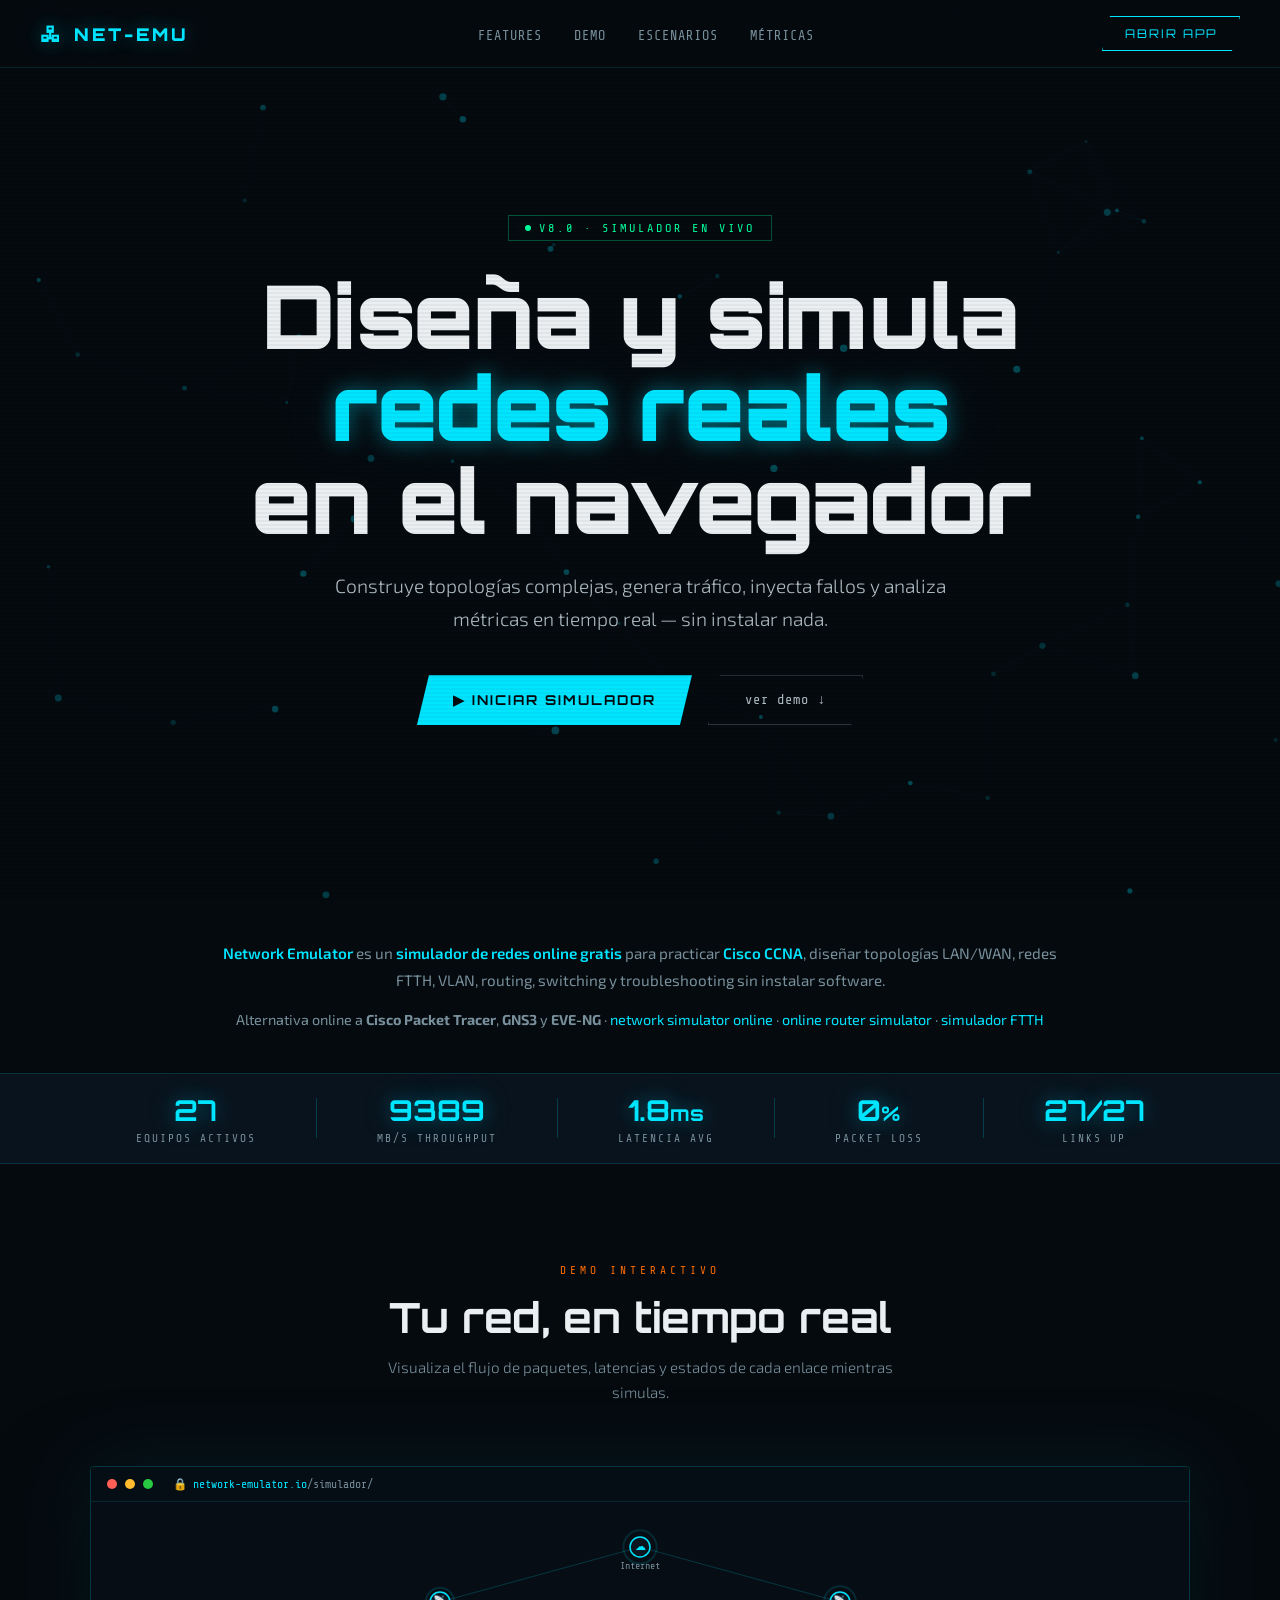
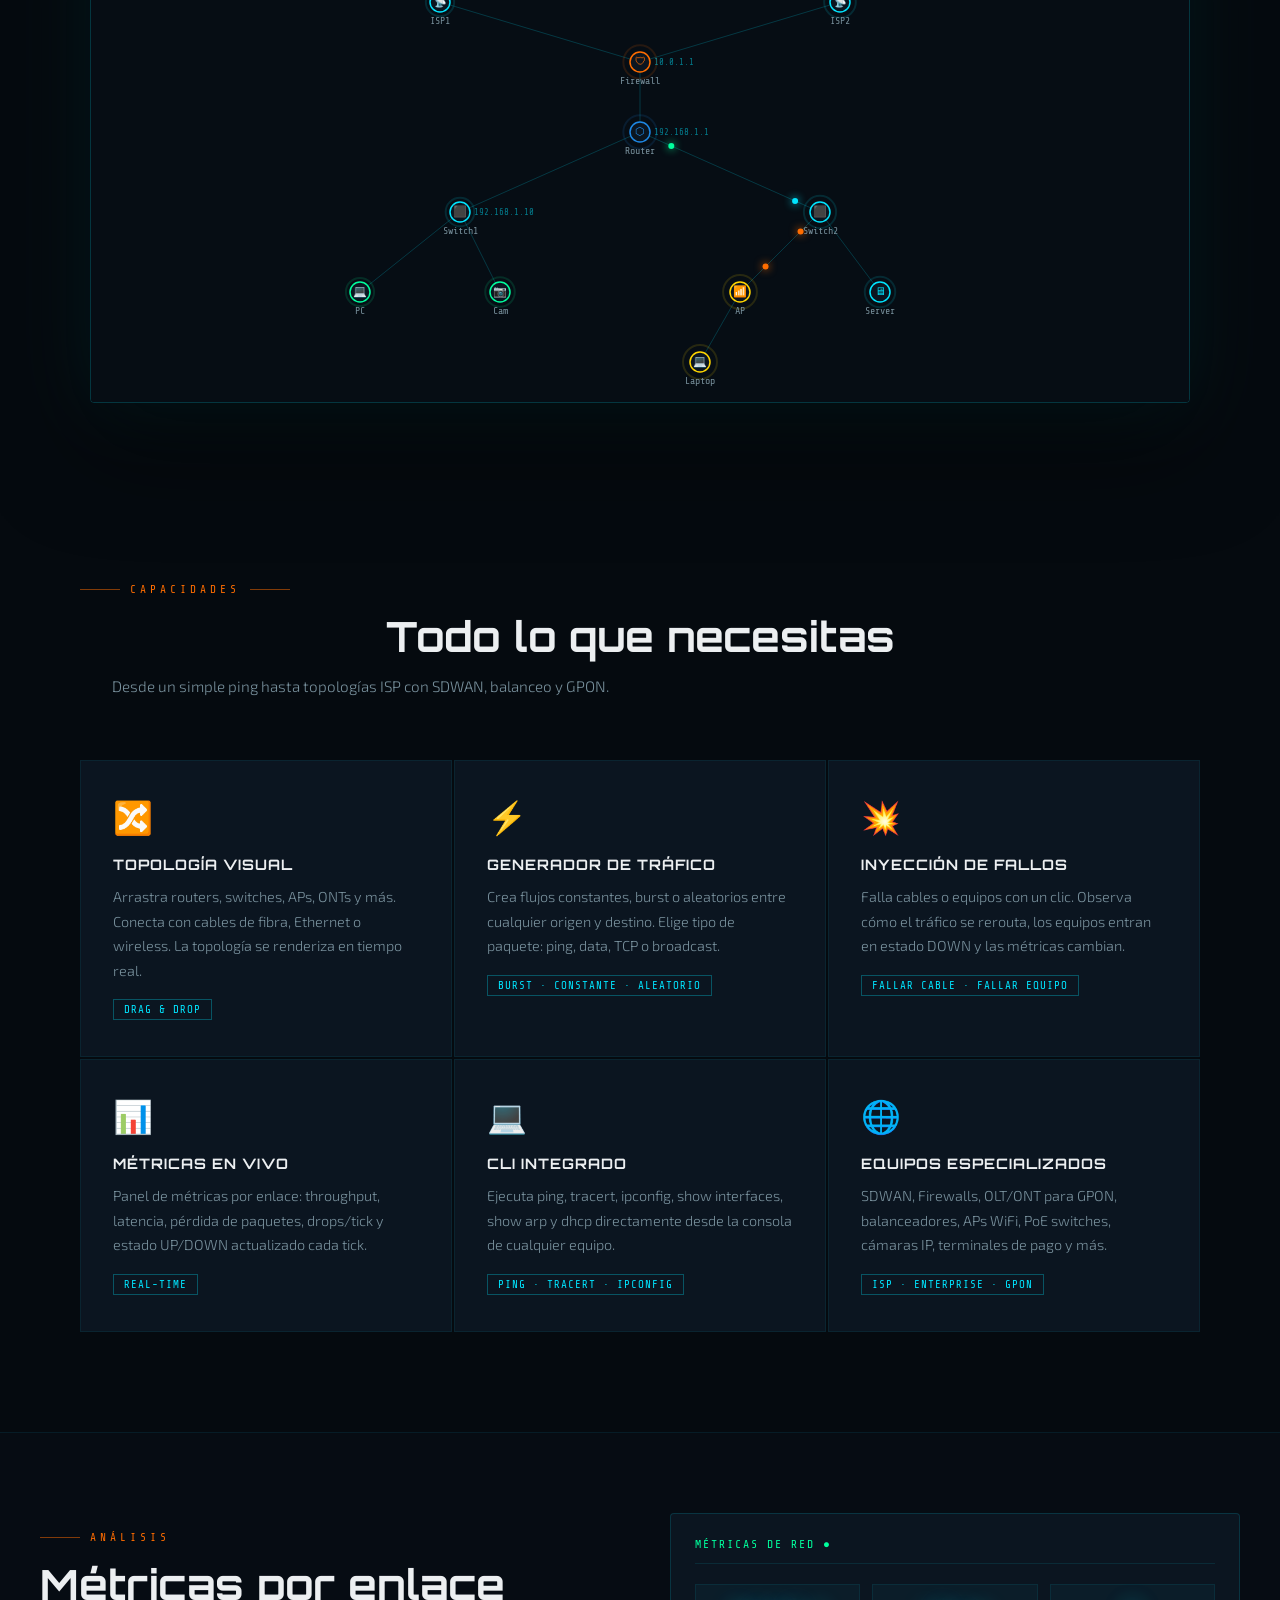
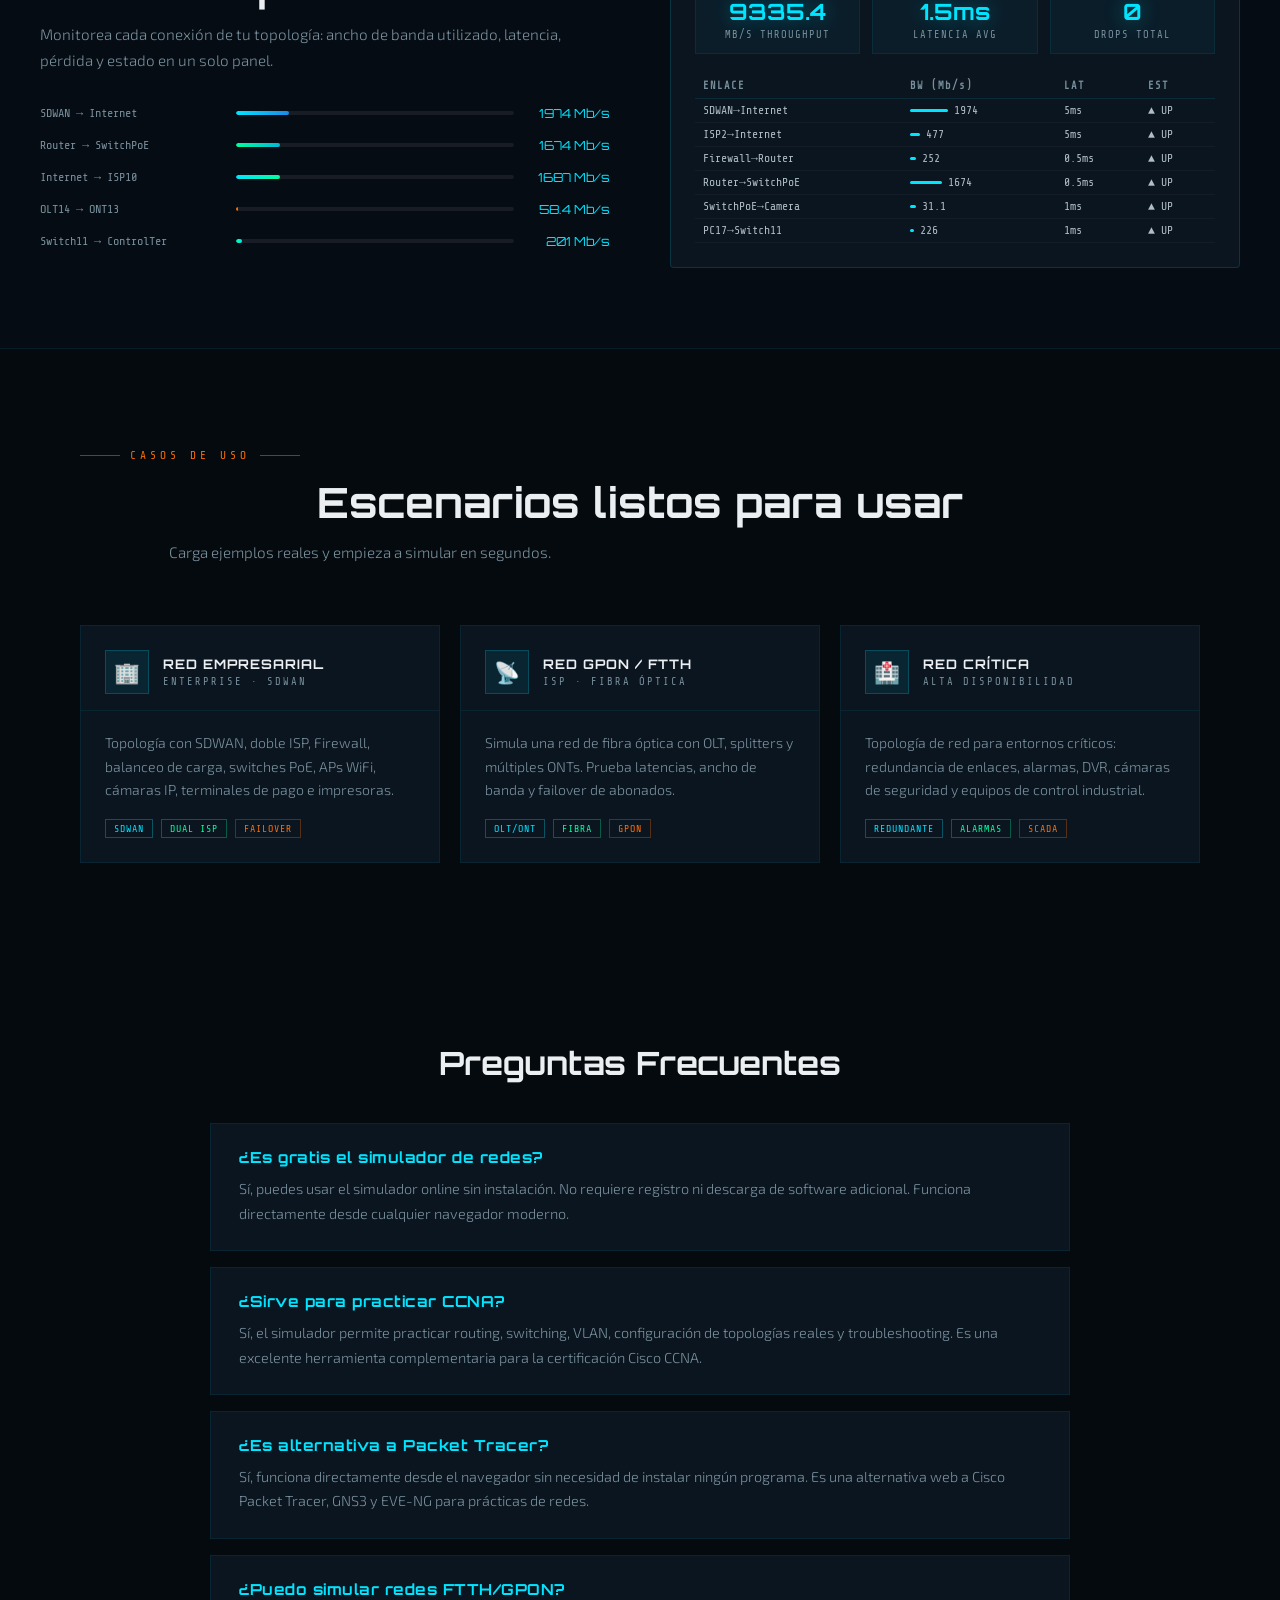
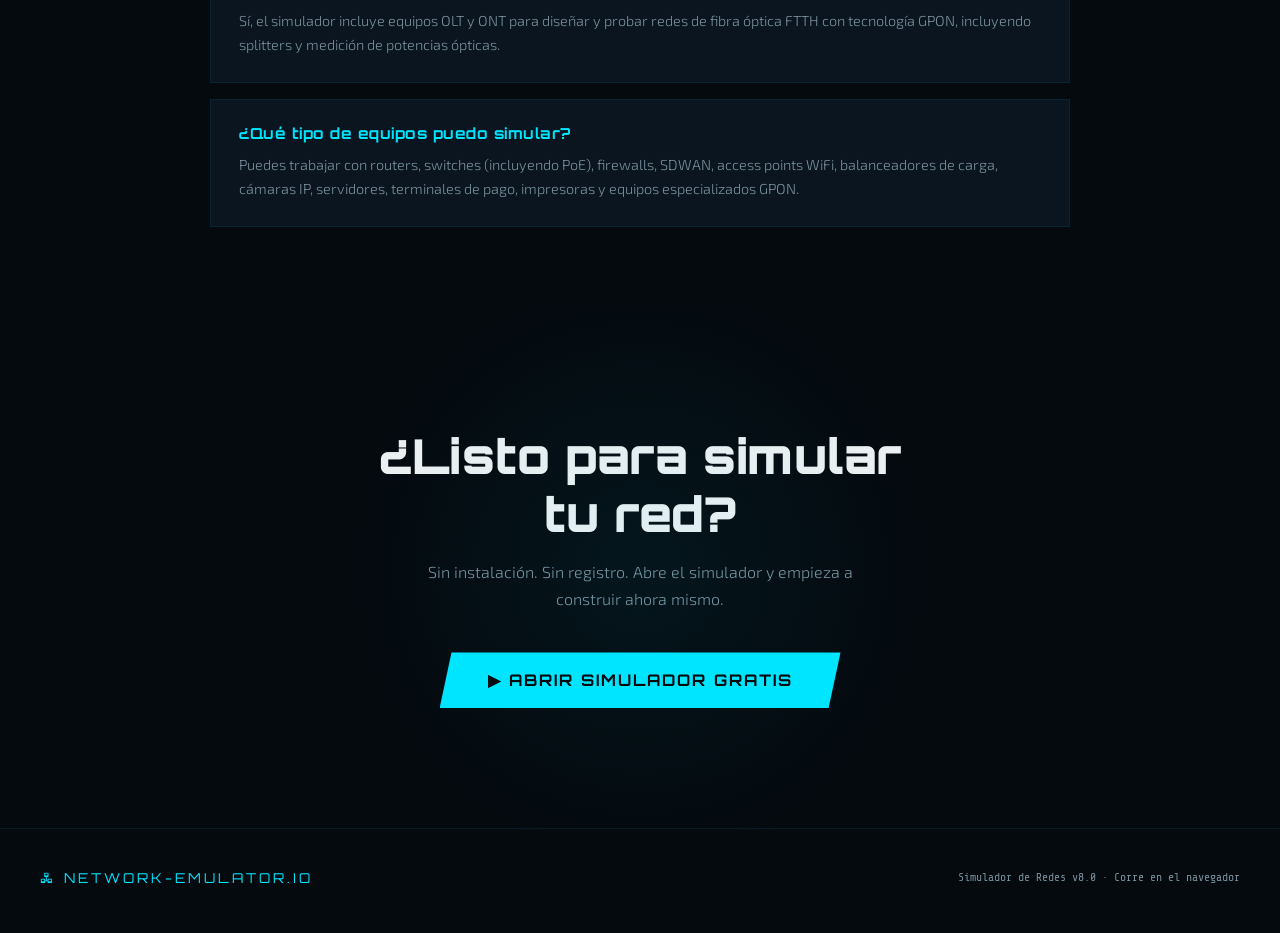
==== commit 3fbd5dd3: "rediseño" ====
--- a/index.html
+++ b/index.html
@@ -1,523 +1,344 @@
 <!DOCTYPE html>
 <html lang="es">
 <head>
-    <meta charset="UTF-8">
-    <meta name="viewport" content="width=device-width, initial-scale=1.0">
-    <title>Simulador de Red v6.0</title>
-    <link rel="stylesheet" href="css/style.css">
-    <link href="https://fonts.googleapis.com/icon?family=Material+Icons+Outlined" rel="stylesheet">
+<meta charset="UTF-8">
+<meta name="viewport" content="width=device-width, initial-scale=1.0">
+<title>Simulador de Redes Online Gratis | Packet Tracer Web Alternativa | Network Emulator</title>
+<meta name="description" content="Simulador de redes online gratis para diseñar topologías, practicar CCNA, FTTH, VLAN, routers y switches en tiempo real. Alternativa web a Packet Tracer sin instalar nada.">
+<meta property="og:title" content="Simulador de Redes Online Gratis">
+<meta property="og:description" content="Diseña y prueba redes reales desde el navegador.">
+<meta property="og:type" content="website">
+<meta property="og:url" content="https://network-emulator.io/">
+<link rel="canonical" href="https://network-emulator.io/">
+<script type="application/ld+json">
+{
+ "@context":"https://schema.org",
+ "@type":"SoftwareApplication",
+ "name":"Network Emulator",
+ "applicationCategory":"EducationalApplication",
+ "operatingSystem":"Web Browser",
+ "offers":{"@type":"Offer","price":"0"}
+}
+</script>
+<link rel="preconnect" href="https://fonts.googleapis.com">
+<link href="https://fonts.googleapis.com/css2?family=Share+Tech+Mono&family=Orbitron:wght@400;700;900&family=Exo+2:wght@300;400;600&display=swap" rel="stylesheet">
+<link rel="stylesheet" href="style.css">
 </head>
 <body>
 
-<div class="container">
-
-    <!-- ══════════════════════════════════════════════════
-         HEADER SUPERIOR — acciones rápidas
-    ═══════════════════════════════════════════════════ -->
-    <header class="top-bar">
-
-        <!-- Modo actual pill -->
-        <div class="tb-mode-pill">
-            <span class="tb-mode-dot" id="modeDot"></span>
-            <span class="tb-mode-label" id="modeStatus">Selección</span>
-        </div>
-
-        <div class="tb-sep"></div>
-
-        <!-- MODOS -->
-        <div class="tb-group" title="Modos">
-            <button class="tb-btn mode-btn" id="cableMode" title="Cable (C)">
-                <svg viewBox="0 0 20 20"><path d="M3 10h14M14 7l3 3-3 3" stroke="currentColor" stroke-width="1.8" fill="none" stroke-linecap="round" stroke-linejoin="round"/><circle cx="4" cy="10" r="1.5" fill="currentColor"/></svg>
-                <span>Cable</span>
-            </button>
-            <button class="tb-btn mode-btn" id="delCableMode" title="Cortar cable">
-                <svg viewBox="0 0 20 20"><path d="M4 10h5M11 10h5" stroke="currentColor" stroke-width="1.8" fill="none" stroke-linecap="round"/><path d="M9 8l2 4M11 8L9 12" stroke="var(--danger)" stroke-width="1.5" stroke-linecap="round"/></svg>
-                <span>Cortar</span>
-            </button>
-            <button class="tb-btn mode-btn" id="panMode" title="Pan (Alt+clic)">
-                <svg viewBox="0 0 20 20"><path d="M10 3v14M3 10h14" stroke="currentColor" stroke-width="1.5" fill="none" stroke-linecap="round"/><path d="M7 7l-4 3 4 3M13 7l4 3-4 3" fill="none" stroke="currentColor" stroke-width="1.5" stroke-linecap="round" stroke-linejoin="round"/></svg>
-                <span>Mover</span>
-            </button>
-            <button class="tb-btn mode-btn" id="textMode" title="Texto (T)">
-                <svg viewBox="0 0 20 20"><path d="M4 5h12M10 5v10M7 15h6" stroke="currentColor" stroke-width="1.8" fill="none" stroke-linecap="round"/></svg>
-                <span>Texto</span>
-            </button>
-            <button class="tb-btn danger" id="deleteMode" title="Eliminar (Supr)">
-                <svg viewBox="0 0 20 20"><path d="M6 6l8 8M14 6l-8 8" stroke="currentColor" stroke-width="2" fill="none" stroke-linecap="round"/><rect x="3" y="3" width="14" height="14" rx="3" fill="none" stroke="currentColor" stroke-width="1.3"/></svg>
-                <span>Borrar</span>
-            </button>
-        </div>
-
-        <div class="tb-sep"></div>
-
-        <!-- UNDO / REDO -->
-        <div class="tb-group">
-            <button class="tb-btn icon-only" id="undoBtn" title="Deshacer (Ctrl+Z)">
-                <svg viewBox="0 0 20 20"><path d="M4 8H13a4 4 0 010 8H8" stroke="currentColor" stroke-width="1.7" fill="none" stroke-linecap="round" stroke-linejoin="round"/><path d="M4 8L7 5M4 8l3 3" stroke="currentColor" stroke-width="1.7" fill="none" stroke-linecap="round" stroke-linejoin="round"/></svg>
-            </button>
-            <button class="tb-btn icon-only" id="redoBtn" title="Rehacer (Ctrl+Y)">
-                <svg viewBox="0 0 20 20"><path d="M16 8H7a4 4 0 000 8h5" stroke="currentColor" stroke-width="1.7" fill="none" stroke-linecap="round" stroke-linejoin="round"/><path d="M16 8l-3-3M16 8l-3 3" stroke="currentColor" stroke-width="1.7" fill="none" stroke-linecap="round" stroke-linejoin="round"/></svg>
-            </button>
-        </div>
-
-        <div class="tb-sep"></div>
-
-        <!-- ZOOM -->
-        <div class="tb-group">
-            <button class="tb-btn icon-only" id="zoomIn" title="Acercar (+)">
-                <svg viewBox="0 0 20 20"><circle cx="9" cy="9" r="5.5" fill="none" stroke="currentColor" stroke-width="1.7"/><path d="M13.5 13.5L17 17M7 9h4M9 7v4" stroke="currentColor" stroke-width="1.7" stroke-linecap="round"/></svg>
-            </button>
-            <button class="tb-btn icon-only" id="zoomOut" title="Alejar (-)">
-                <svg viewBox="0 0 20 20"><circle cx="9" cy="9" r="5.5" fill="none" stroke="currentColor" stroke-width="1.7"/><path d="M13.5 13.5L17 17M7 9h4" stroke="currentColor" stroke-width="1.7" stroke-linecap="round"/></svg>
-            </button>
-            <button class="tb-btn icon-only" id="zoomReset" title="Zoom 100%">
-                <svg viewBox="0 0 20 20"><rect x="4" y="4" width="12" height="12" rx="2" fill="none" stroke="currentColor" stroke-width="1.7"/><text x="10" y="13.5" font-size="7" fill="currentColor" text-anchor="middle" font-weight="700">1:1</text></svg>
-            </button>
-            <button class="tb-btn icon-only" id="fitAll" title="Fit (F)">
-                <svg viewBox="0 0 20 20"><path d="M3 7V4h3M14 4h3v3M17 13v3h-3M6 16H3v-3" stroke="currentColor" stroke-width="1.7" fill="none" stroke-linecap="round" stroke-linejoin="round"/><rect x="7" y="7" width="6" height="6" rx="1" fill="none" stroke="currentColor" stroke-width="1.3"/></svg>
-            </button>
-        </div>
-
-        <div class="tb-sep"></div>
-
-        <!-- ORDENAR TOPOLOGÍA -->
-        <div class="tb-group">
-            <button class="tb-btn" id="autoLayoutBtn" title="Ordenar topología automáticamente">
-                <svg viewBox="0 0 20 20" fill="none" stroke="currentColor" stroke-width="1.6" stroke-linecap="round" stroke-linejoin="round">
-                    <circle cx="10" cy="3.5" r="2"/>
-                    <circle cx="4"  cy="10" r="2"/>
-                    <circle cx="16" cy="10" r="2"/>
-                    <circle cx="4"  cy="17" r="2"/>
-                    <circle cx="16" cy="17" r="2"/>
-                    <line x1="10" y1="5.5" x2="4"  y2="8"/>
-                    <line x1="10" y1="5.5" x2="16" y2="8"/>
-                    <line x1="4"  y1="12" x2="4"  y2="15"/>
-                    <line x1="16" y1="12" x2="16" y2="15"/>
-                </svg>
-                <span>Ordenar</span>
-            </button>
-        </div>
-
-        <div class="tb-sep"></div>
-
-        <!-- ARCHIVO -->
-        <div class="tb-group">
-            <button class="tb-btn icon-only" id="saveNet" title="Guardar">
-                <svg viewBox="0 0 20 20"><path d="M4 4h9l3 3v9a1 1 0 01-1 1H4a1 1 0 01-1-1V5a1 1 0 011-1z" fill="none" stroke="currentColor" stroke-width="1.7"/><path d="M13 4v4H7V4M10 11v5M8 14l2 2 2-2" stroke="currentColor" stroke-width="1.5" stroke-linecap="round" stroke-linejoin="round" fill="none"/></svg>
-            </button>
-            <button class="tb-btn icon-only" id="loadNet" title="Cargar">
-                <svg viewBox="0 0 20 20"><path d="M3 12v4a1 1 0 001 1h12a1 1 0 001-1v-4M10 4v8M7 9l3-3 3 3" stroke="currentColor" stroke-width="1.7" fill="none" stroke-linecap="round" stroke-linejoin="round"/></svg>
-            </button>
-            <button class="tb-btn icon-only" id="exportNet" title="Exportar JSON">
-                <svg viewBox="0 0 20 20"><path d="M14 3h3v3M17 3l-7 7M8 5H4a1 1 0 00-1 1v10a1 1 0 001 1h10a1 1 0 001-1v-4" stroke="currentColor" stroke-width="1.7" fill="none" stroke-linecap="round" stroke-linejoin="round"/></svg>
-            </button>
-            <label class="tb-btn icon-only" title="Importar JSON" style="cursor:pointer">
-                <svg viewBox="0 0 20 20"><path d="M6 3H3v3M3 3l7 7M12 5h4a1 1 0 011 1v10a1 1 0 01-1 1H6a1 1 0 01-1-1v-4" stroke="currentColor" stroke-width="1.7" fill="none" stroke-linecap="round" stroke-linejoin="round"/></svg>
-                <input type="file" id="importFile" accept=".json" style="display:none">
-            </label>
-            <button class="tb-btn icon-only danger" id="clearAll" title="Limpiar todo">
-                <svg viewBox="0 0 20 20"><path d="M3 6h14M8 6V4h4v2M16 6l-1 11H5L4 6" stroke="currentColor" stroke-width="1.7" fill="none" stroke-linecap="round" stroke-linejoin="round"/></svg>
-            </button>
-        </div>
-
-        <div class="tb-sep"></div>
-
-        <!-- SIMULACIÓN -->
-        <div class="tb-group">
-            <button class="tb-btn" id="startSimulation" title="Iniciar simulación">
-                <svg viewBox="0 0 20 20"><polygon points="5,3 17,10 5,17" fill="currentColor"/></svg>
-                <span>Simular</span>
-            </button>
-            <button class="tb-btn icon-only" id="stopSimulation" title="Detener simulación" style="opacity:0.5">
-                <svg viewBox="0 0 20 20"><rect x="4" y="4" width="12" height="12" rx="2" fill="currentColor"/></svg>
-            </button>
-        </div>
-
-        <div class="tb-sep"></div>
-
-        <!-- FALLOS -->
-        <div class="tb-group">
-            <button class="tb-btn mode-btn" id="failCableMode" title="Clic sobre un cable para fallar/restaurar" style="color:#fb923c">
-                <svg viewBox="0 0 20 20"><path d="M3 10h5M12 10h5" stroke="currentColor" stroke-width="1.8" fill="none" stroke-linecap="round"/><path d="M8 7l4 6M12 7l-4 6" stroke="#fb923c" stroke-width="1.6" stroke-linecap="round"/><circle cx="10" cy="10" r="8" stroke="currentColor" stroke-width="1.2" fill="none" stroke-dasharray="2 2"/></svg>
-                <span>Fallar Cable</span>
-            </button>
-            <button class="tb-btn mode-btn" id="failDeviceMode" title="Clic sobre un equipo para fallar/restaurar" style="color:#f43f5e">
-                <svg viewBox="0 0 20 20"><rect x="3" y="5" width="14" height="10" rx="2" fill="none" stroke="currentColor" stroke-width="1.4"/><path d="M7 9l6 0M7 12l4 0" stroke="currentColor" stroke-width="1.2" stroke-linecap="round" opacity="0.4"/><path d="M8 8l4 4M12 8l-4 4" stroke="#f43f5e" stroke-width="1.6" stroke-linecap="round"/></svg>
-                <span>Fallar Equipo</span>
-            </button>
-        </div>
-
-        <!-- SPACER -->
-        <div style="flex:1"></div>
-
-        <!-- HUD contadores -->
-        <div class="tb-hud">
-            <span class="hud-label" title="Equipos en la red">🖧</span>
-            <span class="hud-value" id="deviceCount">0</span>
-            <span class="hud-sep"></span>
-            <span class="hud-label" title="Cables conectados">🔗</span>
-            <span class="hud-value" id="connectionCount">0</span>
-            <span class="hud-sep"></span>
-            <span class="hud-label" title="Paquetes en tránsito">📦</span>
-            <span class="hud-value" id="packetCount">0</span>
-            <span class="hud-sep"></span>
-            <span class="hud-value status-value" id="connectionStatus">⏹ Detenido</span>
-        </div>
-
-        <div class="tb-sep"></div>
-
-        <!-- EXTRAS -->
-        <div class="tb-group">
-            <button class="tb-btn icon-only" id="darkModeToggle" title="Cambiar tema">
-                <svg viewBox="0 0 20 20" id="themeIcon"><path d="M10 3a7 7 0 100 14A7 7 0 0010 3zM10 1a9 9 0 110 18A9 9 0 0110 1z" fill="none"/><path d="M10 2a8 8 0 000 16V2z" fill="currentColor"/></svg>
-            </button>
-            <button class="tb-btn" id="exampleBtn" title="Red de ejemplo">
-                <svg viewBox="0 0 20 20"><circle cx="10" cy="4" r="2" fill="none" stroke="currentColor" stroke-width="1.5"/><circle cx="4" cy="14" r="2" fill="none" stroke="currentColor" stroke-width="1.5"/><circle cx="16" cy="14" r="2" fill="none" stroke="currentColor" stroke-width="1.5"/><path d="M10 6v3M10 9l-4.5 3.5M10 9l4.5 3.5" stroke="currentColor" stroke-width="1.4" stroke-linecap="round"/></svg>
-                <span>Ejemplo</span>
-            </button>
-        </div>
-    </header>
-
-    <!-- ══════════════════════════════════════════════════
-         ÁREA PRINCIPAL
-    ═══════════════════════════════════════════════════ -->
-    <div class="main-area">
-
-        <!-- ── SIDEBAR IZQUIERDO: 4 categorías ─────── -->
-        <nav class="device-sidebar" id="deviceSidebar">
-
-            <!-- Infraestructura -->
-            <button class="dsb-cat" id="cat-infra" data-cat="infra" title="Infraestructura">
-                <svg viewBox="0 0 24 24" class="dsb-icon">
-                    <!-- Nube / Internet -->
-                    <path d="M6 14a4 4 0 01-.5-8A5 5 0 0116 8h1a3 3 0 010 6H6z" fill="none" stroke="currentColor" stroke-width="1.6" stroke-linejoin="round"/>
-                    <!-- Línea bajando -->
-                    <path d="M12 14v4" stroke="currentColor" stroke-width="1.5" stroke-linecap="round"/>
-                    <!-- Dispositivo base -->
-                    <rect x="8" y="18" width="8" height="3" rx="1" fill="none" stroke="currentColor" stroke-width="1.4"/>
-                </svg>
-                <span>Infra</span>
-            </button>
-
-            <!-- Acceso / L2 -->
-            <button class="dsb-cat" id="cat-l2" data-cat="l2" title="Acceso / L2">
-                <svg viewBox="0 0 24 24" class="dsb-icon">
-                    <!-- Switch: cuerpo -->
-                    <rect x="3" y="9" width="18" height="6" rx="1.5" fill="none" stroke="currentColor" stroke-width="1.6"/>
-                    <!-- Puertos -->
-                    <rect x="5.5" y="11" width="2" height="2" rx=".4" fill="currentColor"/>
-                    <rect x="9"   y="11" width="2" height="2" rx=".4" fill="currentColor"/>
-                    <rect x="12.5" y="11" width="2" height="2" rx=".4" fill="currentColor"/>
-                    <rect x="16"  y="11" width="2" height="2" rx=".4" fill="currentColor"/>
-                    <!-- Cables arriba/abajo -->
-                    <path d="M6.5 9V6M10 9V6M13.5 9V6M17 9V6" stroke="currentColor" stroke-width="1.2" stroke-linecap="round"/>
-                    <path d="M6.5 15v3M10 15v3M13.5 15v3M17 15v3" stroke="currentColor" stroke-width="1.2" stroke-linecap="round"/>
-                </svg>
-                <span>Acceso</span>
-            </button>
-
-            <!-- Endpoints -->
-            <button class="dsb-cat" id="cat-ep" data-cat="ep" title="Endpoints">
-                <svg viewBox="0 0 24 24" class="dsb-icon">
-                    <!-- Monitor -->
-                    <rect x="3" y="4" width="18" height="12" rx="1.5" fill="none" stroke="currentColor" stroke-width="1.6"/>
-                    <!-- Pantalla interna -->
-                    <rect x="5" y="6" width="14" height="8" rx=".8" fill="none" stroke="currentColor" stroke-width="1"/>
-                    <!-- Pie -->
-                    <path d="M9 16v2h6v-2" stroke="currentColor" stroke-width="1.4" fill="none" stroke-linecap="round"/>
-                </svg>
-                <span>Endpoints</span>
-            </button>
-
-            <!-- Especializados -->
-            <button class="dsb-cat" id="cat-sp" data-cat="sp" title="Especializados">
-                <svg viewBox="0 0 24 24" class="dsb-icon">
-                    <!-- Teléfono IP -->
-                    <path d="M6 4h12a1 1 0 011 1v10a1 1 0 01-1 1H6a1 1 0 01-1-1V5a1 1 0 011-1z" fill="none" stroke="currentColor" stroke-width="1.6"/>
-                    <!-- Teclado mini -->
-                    <rect x="7.5" y="10" width="2" height="2" rx=".3" fill="currentColor"/>
-                    <rect x="11"  y="10" width="2" height="2" rx=".3" fill="currentColor"/>
-                    <rect x="14.5" y="10" width="2" height="2" rx=".3" fill="currentColor"/>
-                    <!-- Pantalla -->
-                    <rect x="7.5" y="6" width="9" height="2.5" rx=".5" fill="none" stroke="currentColor" stroke-width="1"/>
-                    <!-- Auricular -->
-                    <path d="M7 20c0-2 4-3 5-3s5 1 5 3" stroke="currentColor" stroke-width="1.4" fill="none" stroke-linecap="round"/>
-                </svg>
-                <span>Espec.</span>
-            </button>
-
-            <div class="dsb-spacer"></div>
-
-        </nav>
-
-        <!-- Sub-paletas flotantes (una por categoría) -->
-        <div class="sub-palette" id="sub-infra">
-            <div class="sp-arrow"></div>
-            <div class="sp-title">Infraestructura</div>
-            <div class="sp-grid" id="grid-infra"></div>
-        </div>
-        <div class="sub-palette" id="sub-l2">
-            <div class="sp-arrow"></div>
-            <div class="sp-title">Acceso / L2</div>
-            <div class="sp-grid" id="grid-l2"></div>
-        </div>
-        <div class="sub-palette" id="sub-ep">
-            <div class="sp-arrow"></div>
-            <div class="sp-title">Endpoints</div>
-            <div class="sp-grid" id="grid-ep"></div>
-        </div>
-        <div class="sub-palette" id="sub-sp">
-            <div class="sp-arrow"></div>
-            <div class="sp-title">Especializados</div>
-            <div class="sp-grid" id="grid-sp"></div>
-        </div>
-
-        <!-- Canvas -->
-        <div class="canvas-container" id="canvas-container">
-            <canvas id="networkCanvas"></canvas>
-            <div class="canvas-hint">C=cable · F=fit · Alt+clic=pan · Rueda=zoom · Supr=borrar</div>
-        </div>
-
-        <!-- ── BARRA VERTICAL DERECHA: herramientas avanzadas ── -->
-        <div class="adv-sidebar" id="advSidebar">
-            <button class="adv-btn" id="openCLIBtn" title="CLI Cisco IOS">
-                <svg viewBox="0 0 20 20"><rect x="2" y="3" width="16" height="13" rx="2" fill="none" stroke="currentColor" stroke-width="1.6"/><path d="M5 8l3 2.5L5 13M10 13h5" stroke="currentColor" stroke-width="1.5" stroke-linecap="round" stroke-linejoin="round"/></svg>
-                <span>CLI</span>
-            </button>
-            <button class="adv-btn" id="openTrafficBtn" title="Monitor de Tráfico">
-                <svg viewBox="0 0 20 20"><polyline points="2,14 6,8 9,11 13,5 17,9" fill="none" stroke="currentColor" stroke-width="1.7" stroke-linecap="round" stroke-linejoin="round"/><line x1="2" y1="17" x2="18" y2="17" stroke="currentColor" stroke-width="1.2" stroke-linecap="round"/></svg>
-                <span>Tráfico</span>
-            </button>
-            <button class="adv-btn" id="openFaultBtn" title="Simulación de Fallas">
-                <svg viewBox="0 0 20 20"><path d="M10 2l8 16H2L10 2z" fill="none" stroke="currentColor" stroke-width="1.6" stroke-linejoin="round"/><path d="M10 8v4M10 14v1" stroke="currentColor" stroke-width="1.8" stroke-linecap="round"/></svg>
-                <span>Fallas</span>
-            </button>
-            <button class="adv-btn" id="openDiagBtn" title="Diagnóstico Automático">
-                <svg viewBox="0 0 20 20"><circle cx="10" cy="10" r="7" fill="none" stroke="currentColor" stroke-width="1.6"/><path d="M7 10l2 2 4-4" stroke="currentColor" stroke-width="1.8" stroke-linecap="round" stroke-linejoin="round"/></svg>
-                <span>Diag.</span>
-            </button>
-            <button class="adv-btn" id="openEventLogBtn" title="Historial de Eventos">
-                <svg viewBox="0 0 20 20"><rect x="3" y="3" width="14" height="14" rx="2" fill="none" stroke="currentColor" stroke-width="1.6"/><path d="M6 7h8M6 10h6M6 13h4" stroke="currentColor" stroke-width="1.4" stroke-linecap="round"/></svg>
-                <span>Eventos</span>
-            </button>
-        </div>
-
-        <!-- Panel derecho -->
-        <aside class="config-panel">
-            <div class="panel-header">
-                <h3>Configuración</h3>
-                <span class="panel-subtitle" id="selectedDeviceInfo">Ningún equipo seleccionado</span>
-            </div>
-            <div class="panel-tabs">
-                <button class="tab-btn active" data-tab="props">Propiedades</button>
-                <button class="tab-btn" data-tab="iface">Interfaces</button>
-                <button class="tab-btn" data-tab="stats">Stats</button>
-            </div>
-            <div class="panel-content">
-                <div class="tab-content active" id="tab-props">
-                    <div id="propertyContent">
-                        <p class="info-message" style="margin-top:16px;text-align:center;line-height:1.8">
-                            Selecciona un equipo<br>
-                            <small style="color:var(--text-dim)">Doble clic → interfaces</small>
-                        </p>
-                    </div>
-                </div>
-                <div class="tab-content" id="tab-iface">
-                    <div id="interfacesList"><div class="info-message">Selecciona un equipo para ver sus interfaces.</div></div>
-                </div>
-                <div class="tab-content" id="tab-stats">
-                    <div id="deviceStats"><div class="info-message">Sin estadísticas aún.</div></div>
-                </div>
-            </div>
-            <div class="console-section">
-                <div class="console-toggle" id="consoleToggle">
-                    <h4>⬛ CONSOLA</h4>
-                    <span class="chevron">▴</span>
-                </div>
-                <div class="console-body">
-                    <div class="cmd-quick">
-                        <button class="cmd-btn" data-cmd="ping ">ping</button>
-                        <button class="cmd-btn" data-cmd="tracert ">tracert</button>
-                        <button class="cmd-btn" data-cmd="ipconfig">ipconfig</button>
-                        <button class="cmd-btn" data-cmd="show interfaces">show if</button>
-                        <button class="cmd-btn" data-cmd="show arp">show arp</button>
-                        <button class="cmd-btn" data-cmd="dhcp request">dhcp</button>
-                    </div>
-                    <div class="console-output" id="consoleOutput"></div>
-                    <div class="console-input-wrap">
-                        <span class="prompt"><span id="consoleDevice">sys</span>&gt;</span>
-                        <input type="text" id="consoleInput" placeholder="ping 192.168.1.1" autocomplete="off" spellcheck="false">
-                        <button id="sendCommand" class="send-btn">↵</button>
-                    </div>
-                </div>
-            </div>
-        </aside>
-    </div>
+<div class="scanlines"></div>
+<canvas id="canvas-bg"></canvas>
+
+<!-- NAV -->
+<nav>
+  <div class="nav-logo">NET-EMU</div>
+  <ul class="nav-links">
+    <li><a href="#features">Features</a></li>
+    <li><a href="#demo">Demo</a></li>
+    <li><a href="#scenarios">Escenarios</a></li>
+    <li><a href="#metrics">Métricas</a></li>
+  </ul>
+  <a href="simulador/index.html" class="nav-cta" target="_blank">ABRIR APP</a>
+</nav>
+
+<!-- HERO -->
+<section class="hero">
+  <div class="hero-badge">v8.0 · SIMULADOR EN VIVO</div>
+  <h1>Diseña y simula<br><span>redes reales</span><br>en el navegador</h1>
+  <p class="hero-sub">
+    Construye topologías complejas, genera tráfico, inyecta fallos y analiza métricas en tiempo real — sin instalar nada.
+  </p>
+  <div class="hero-btns">
+    <a href="simulador/index.html" target="_blank" class="btn-primary">▶ INICIAR SIMULADOR</a>
+    <a href="#demo" class="btn-secondary">ver demo ↓</a>
+  </div>
+</section>
+
+<!-- SEO KEYWORDS SECTION -->
+<section class="seo-keywords">
+  <p>
+    <span class="seo-highlight">Network Emulator</span> es un <span class="seo-highlight">simulador de redes online gratis</span> para practicar <span class="seo-highlight">Cisco CCNA</span>, diseñar topologías LAN/WAN, redes FTTH, VLAN, routing, switching y troubleshooting sin instalar software.
+  </p>
+  <p style="margin-top:12px; font-size:0.9rem;">
+    Alternativa online a <strong>Cisco Packet Tracer</strong>, <strong>GNS3</strong> y <strong>EVE-NG</strong> · <span style="color:#00e5ff;">network simulator online</span> · <span style="color:#00e5ff;">online router simulator</span> · <span style="color:#00e5ff;">simulador FTTH</span>
+  </p>
+</section>
+
+<!-- STATS -->
+<div class="stats-bar">
+  <div class="stats-inner">
+    <div class="stat-item">
+      <span class="stat-num" id="c1">27</span>
+      <span class="stat-label">Equipos activos</span>
+    </div>
+    <div class="stat-sep"></div>
+    <div class="stat-item">
+      <span class="stat-num" id="c2">9389</span>
+      <span class="stat-label">Mb/s throughput</span>
+    </div>
+    <div class="stat-sep"></div>
+    <div class="stat-item">
+      <span class="stat-num" id="c3">1.8<small style="font-size:0.7em">ms</small></span>
+      <span class="stat-label">Latencia avg</span>
+    </div>
+    <div class="stat-sep"></div>
+    <div class="stat-item">
+      <span class="stat-num">0<small style="font-size:0.7em">%</small></span>
+      <span class="stat-label">Packet loss</span>
+    </div>
+    <div class="stat-sep"></div>
+    <div class="stat-item">
+      <span class="stat-num">27/27</span>
+      <span class="stat-label">Links up</span>
+    </div>
+  </div>
 </div>
 
-<!-- Toolbar fantasma → app.js::buildToolbar() lo necesita, lo dejamos oculto -->
-<header class="toolbar" style="display:none" aria-hidden="true">
-    <div class="tool-group" id="actions-group"></div>
-</header>
-
-<div id="portTooltip" style="display:none;position:fixed;z-index:900;pointer-events:none;"></div>
-
-<!-- ══ Utilidades globales (cargadas primero) ═══════════════════════ -->
-<script src="js/errorhandler.js"></script>
-<script src="js/logger.js"></script>
-<script src="js/storage.js"></script>
-
-<!-- ══ Motor de red modular ════════════════════════════════════════ -->
-<!-- Orden obligatorio: primero los módulos, luego el orquestador   -->
-<script src="js/packet.js"></script>
-<script src="js/arp.js"></script>
-<script src="js/switching.js"></script>
-<script src="js/routing.js"></script>
-<script src="js/engine.js"></script>
-
-<!-- ══ Dispositivos, renderer, red ════════════════════════════════ -->
-<script src="js/devices.js"></script>
-<script src="js/renderer.js"></script>
-<script src="js/network.js"></script>
-
-<!-- ══ Controladores y UI ════════════════════════════════════════ -->
-<script src="js/networkcontroller.js"></script>
-<script src="js/dhcp.js"></script>
-<script src="js/cli.js"></script>
-<script src="js/advanced.js"></script>
-<script src="js/packet-animator.js"></script>
-<script src="js/arp-visualizer.js"></script>
-<script src="js/console.js"></script>
-<script src="js/app.js"></script>
-
-<script>
-/* ── Definición de dispositivos con SVG de redes ─────────────────── */
-const NET_DEVICES = {
-    infra: [
-        { name:'Internet',  label:'Internet',       svg:'<circle cx="12" cy="12" r="9" fill="none" stroke="currentColor" stroke-width="1.6"/><path d="M12 3c-3 4-3 14 0 18M12 3c3 4 3 14 0 18M3 12h18M4 8h16M4 16h16" stroke="currentColor" stroke-width="1.2" fill="none"/>' },
-        { name:'ISP',       label:'ISP',            svg:'<rect x="4" y="7" width="16" height="10" rx="1.5" fill="none" stroke="currentColor" stroke-width="1.6"/><path d="M8 11h2M8 14h8M14 11h2" stroke="currentColor" stroke-width="1.4" stroke-linecap="round"/><path d="M7 7V5M12 7V4M17 7V5" stroke="currentColor" stroke-width="1.3" stroke-linecap="round"/>' },
-        { name:'Firewall',  label:'Firewall',       svg:'<path d="M12 3L4 7v5c0 4.4 3.4 8.5 8 9.5 4.6-1 8-5.1 8-9.5V7L12 3z" fill="none" stroke="currentColor" stroke-width="1.6" stroke-linejoin="round"/><path d="M9 12l2 2 4-4" stroke="currentColor" stroke-width="1.6" stroke-linecap="round" stroke-linejoin="round" fill="none"/>' },
-        { name:'Router',    label:'Router',         svg:'<circle cx="12" cy="12" r="7" fill="none" stroke="currentColor" stroke-width="1.6"/><path d="M12 5v14M5 12h14M7.2 7.2l9.6 9.6M16.8 7.2L7.2 16.8" stroke="currentColor" stroke-width="1.1" fill="none"/><circle cx="12" cy="12" r="2" fill="currentColor"/>' },
-        { name:'RouterWifi',label:'Router WiFi',    svg:'<circle cx="12" cy="14" r="5" fill="none" stroke="currentColor" stroke-width="1.5"/><path d="M7 9a7 7 0 0110 0M9.5 11.5a4 4 0 015 0" stroke="currentColor" stroke-width="1.5" fill="none" stroke-linecap="round"/><circle cx="12" cy="14" r="1.5" fill="currentColor"/>' },
-        { name:'AC',        label:'WiFi Controller',svg:'<rect x="3" y="9" width="18" height="6" rx="2" fill="none" stroke="currentColor" stroke-width="1.6"/><path d="M8 7a6 6 0 018 0M10 4.5a9 9 0 014 0" stroke="currentColor" stroke-width="1.4" fill="none" stroke-linecap="round"/><circle cx="9" cy="12" r="1" fill="currentColor"/><circle cx="12" cy="12" r="1" fill="currentColor"/><circle cx="15" cy="12" r="1" fill="currentColor"/>' },
-        { name:'Bridge',    label:'Bridge',         svg:'<rect x="3" y="10" width="18" height="4" rx="1" fill="none" stroke="currentColor" stroke-width="1.6"/><path d="M7 10V7M12 10V7M17 10V7M7 14v3M12 14v3M17 14v3" stroke="currentColor" stroke-width="1.4" stroke-linecap="round"/>' },
-        { name:'SDWAN',     label:'SD-WAN',         svg:'<path d="M3 12h18M3 8h18M3 16h18" stroke="currentColor" stroke-width="1.4" fill="none" stroke-linecap="round"/><rect x="7" y="7" width="4" height="10" rx="1" fill="none" stroke="currentColor" stroke-width="1.4"/><rect x="13" y="7" width="4" height="10" rx="1" fill="none" stroke="currentColor" stroke-width="1.4"/>' },
-    ],
-    l2: [
-        { name:'Switch',    label:'Switch',         svg:'<rect x="3" y="9" width="18" height="6" rx="1.5" fill="none" stroke="currentColor" stroke-width="1.6"/><rect x="5.5" y="11" width="2" height="2" rx=".4" fill="currentColor"/><rect x="9" y="11" width="2" height="2" rx=".4" fill="currentColor"/><rect x="12.5" y="11" width="2" height="2" rx=".4" fill="currentColor"/><rect x="16" y="11" width="2" height="2" rx=".4" fill="currentColor"/><path d="M6.5 9V6M10 9V6M13.5 9V6M17 9V6" stroke="currentColor" stroke-width="1.2" stroke-linecap="round"/>' },
-        { name:'SwitchPoE', label:'Switch PoE',     svg:'<rect x="3" y="9" width="18" height="6" rx="1.5" fill="none" stroke="currentColor" stroke-width="1.6"/><rect x="5.5" y="11" width="2" height="2" rx=".4" fill="currentColor"/><rect x="9" y="11" width="2" height="2" rx=".4" fill="currentColor"/><rect x="12.5" y="11" width="2" height="2" rx=".4" fill="currentColor"/><rect x="16" y="11" width="2" height="2" rx=".4" fill="currentColor"/><path d="M6.5 9V6M10 9V6M13.5 9V6M17 9V6" stroke="currentColor" stroke-width="1.2" stroke-linecap="round"/><circle cx="19" cy="8" r="2" fill="#f59e0b"/><text x="19" y="9" font-size="3" text-anchor="middle" fill="#000">P</text>' },
-        { name:'ONT',       label:'ONT',            svg:'<rect x="5" y="5" width="14" height="14" rx="2" fill="none" stroke="currentColor" stroke-width="1.6"/><path d="M10 9l-3 3 3 3M14 9l3 3-3 3" stroke="currentColor" stroke-width="1.4" fill="none" stroke-linecap="round" stroke-linejoin="round"/>' },
-        { name:'OLT',       label:'OLT',            svg:'<rect x="3" y="7" width="18" height="10" rx="1.5" fill="none" stroke="currentColor" stroke-width="1.6"/><path d="M8 12h8M6 10h2M6 14h2" stroke="currentColor" stroke-width="1.4" stroke-linecap="round"/><circle cx="16" cy="10" r="1" fill="#4ade80"/><circle cx="16" cy="14" r="1" fill="#4ade80"/>' },
-        { name:'AP',        label:'Access Point',   svg:'<path d="M7 9a7 7 0 0110 0M9.5 11.5a4 4 0 015 0" stroke="currentColor" stroke-width="1.5" fill="none" stroke-linecap="round"/><circle cx="12" cy="14" r="2" fill="none" stroke="currentColor" stroke-width="1.5"/><path d="M12 16v3" stroke="currentColor" stroke-width="1.4" stroke-linecap="round"/>' },
-    ],
-    ep: [
-        { name:'PC',        label:'PC',             svg:'<rect x="3" y="4" width="18" height="12" rx="1.5" fill="none" stroke="currentColor" stroke-width="1.6"/><rect x="5" y="6" width="14" height="8" rx=".5" fill="none" stroke="currentColor" stroke-width="1"/><path d="M9 16v2h6v-2" stroke="currentColor" stroke-width="1.4" fill="none" stroke-linecap="round"/>' },
-        { name:'Server',    label:'Servidor',        svg:'<rect x="4" y="3" width="16" height="18" rx="1.5" fill="none" stroke="currentColor" stroke-width="1.6"/><rect x="6" y="6" width="12" height="3" rx=".5" fill="none" stroke="currentColor" stroke-width="1"/><rect x="6" y="11" width="12" height="3" rx=".5" fill="none" stroke="currentColor" stroke-width="1"/><rect x="6" y="16" width="12" height="2" rx=".5" fill="none" stroke="currentColor" stroke-width="1"/><circle cx="16" cy="7.5" r=".8" fill="currentColor"/><circle cx="16" cy="12.5" r=".8" fill="currentColor"/>' },
-        { name:'Laptop',    label:'Laptop',         svg:'<path d="M5 6h14a1 1 0 011 1v8H4V7a1 1 0 011-1z" fill="none" stroke="currentColor" stroke-width="1.6"/><rect x="6" y="7.5" width="12" height="6" rx=".5" fill="none" stroke="currentColor" stroke-width="1"/><path d="M2 15h20l-1 2H3l-1-2z" fill="none" stroke="currentColor" stroke-width="1.4" stroke-linejoin="round"/>' },
-        { name:'Phone',     label:'Celular',        svg:'<rect x="7" y="2" width="10" height="20" rx="2" fill="none" stroke="currentColor" stroke-width="1.6"/><rect x="9" y="4" width="6" height="13" rx=".5" fill="none" stroke="currentColor" stroke-width="1"/><circle cx="12" cy="19.5" r="1" fill="currentColor"/>' },
-        { name:'Printer',   label:'Impresora',      svg:'<rect x="4" y="8" width="16" height="8" rx="1.5" fill="none" stroke="currentColor" stroke-width="1.6"/><path d="M7 8V5h10v3M7 16v3h10v-3" stroke="currentColor" stroke-width="1.4" stroke-linecap="round" fill="none"/><circle cx="16" cy="12" r="1" fill="currentColor"/>' },
-        { name:'Camera',    label:'Cámara IP',      svg:'<path d="M4 8h10l3-3v14l-3-3H4V8z" fill="none" stroke="currentColor" stroke-width="1.6" stroke-linejoin="round"/><circle cx="10" cy="12" r="2.5" fill="none" stroke="currentColor" stroke-width="1.4"/>' },
-        { name:'DVR',       label:'DVR/NVR',        svg:'<rect x="3" y="7" width="18" height="10" rx="1.5" fill="none" stroke="currentColor" stroke-width="1.6"/><circle cx="8" cy="12" r="2" fill="none" stroke="currentColor" stroke-width="1.3"/><path d="M12 10h6M12 14h6" stroke="currentColor" stroke-width="1.3" stroke-linecap="round"/>' },
-    ],
-    sp: [
-        { name:'IPPhone',         label:'Teléfono IP',      svg:'<path d="M6 4h12a1 1 0 011 1v10a1 1 0 01-1 1H6a1 1 0 01-1-1V5a1 1 0 011-1z" fill="none" stroke="currentColor" stroke-width="1.6"/><rect x="8" y="6" width="8" height="3" rx=".5" fill="none" stroke="currentColor" stroke-width="1"/><rect x="7.5" y="10.5" width="2" height="2" rx=".3" fill="currentColor"/><rect x="11" y="10.5" width="2" height="2" rx=".3" fill="currentColor"/><rect x="14.5" y="10.5" width="2" height="2" rx=".3" fill="currentColor"/><path d="M8 20c0-2 3-2.5 4-2.5s4 .5 4 2.5" stroke="currentColor" stroke-width="1.4" fill="none" stroke-linecap="round"/>' },
-        { name:'ControlTerminal', label:'Terminal Control',  svg:'<rect x="3" y="5" width="18" height="12" rx="2" fill="none" stroke="currentColor" stroke-width="1.6"/><path d="M7 10l3 2-3 2M13 14h4" stroke="currentColor" stroke-width="1.5" stroke-linecap="round" stroke-linejoin="round" fill="none"/>' },
-        { name:'PayTerminal',     label:'Terminal Cobro',    svg:'<rect x="6" y="3" width="12" height="18" rx="2" fill="none" stroke="currentColor" stroke-width="1.6"/><rect x="8" y="5" width="8" height="5" rx=".5" fill="none" stroke="currentColor" stroke-width="1"/><rect x="8" y="12" width="2" height="2" rx=".3" fill="currentColor"/><rect x="11" y="12" width="2" height="2" rx=".3" fill="currentColor"/><rect x="14" y="12" width="2" height="2" rx=".3" fill="currentColor"/><rect x="8" y="15.5" width="2" height="2" rx=".3" fill="currentColor"/><rect x="11" y="15.5" width="2" height="2" rx=".3" fill="currentColor"/><rect x="14" y="15.5" width="2" height="2" rx=".3" fill="currentColor"/>' },
-        { name:'Alarm',           label:'Alarma',            svg:'<path d="M12 3a6 6 0 016 6v4l2 3H4l2-3V9a6 6 0 016-6z" fill="none" stroke="currentColor" stroke-width="1.6" stroke-linejoin="round"/><path d="M10 19a2 2 0 004 0" stroke="currentColor" stroke-width="1.5" fill="none"/>' },
-    ],
-};
-
-document.addEventListener('DOMContentLoaded', () => {
-
-    /* ── Construir sub-paletas ─────────────────────── */
-    Object.entries(NET_DEVICES).forEach(([cat, devs]) => {
-        const grid = document.getElementById('grid-' + cat);
-        if (!grid) return;
-        devs.forEach(({ name, label, svg }) => {
-            const btn = document.createElement('button');
-            btn.className = 'sp-btn';
-            btn.title = label;
-            btn.innerHTML = `<svg viewBox="0 0 24 24" class="sp-icon">${svg}</svg><span class="sp-label">${label}</span>`;
-            btn.addEventListener('click', () => {
-                /* Disparar el mismo flujo que app.js usa internamente:
-                   buscamos el botón equivalente en el toolbar oculto */
-                const hidden = document.querySelector('.toolbar');
-                if (hidden) {
-                    const match = [...hidden.querySelectorAll('.btn')].find(b => b.title === label || b.title === name);
-                    if (match) { match.click(); }
-                }
-                closePalettes();
-            });
-            grid.appendChild(btn);
-        });
-    });
-
-    /* ── Toggle sub-paletas ────────────────────────── */
-    let openCat = null;
-
-    document.querySelectorAll('.dsb-cat').forEach(btn => {
-        btn.addEventListener('click', e => {
-            e.stopPropagation();
-            const cat = btn.dataset.cat;
-            const palette = document.getElementById('sub-' + cat);
-            if (openCat === cat) { closePalettes(); return; }
-            closePalettes();
-            openCat = cat;
-            btn.classList.add('active');
-            // Alinear verticalmente con el botón
-            const rect = btn.getBoundingClientRect();
-            const sidebar = document.getElementById('deviceSidebar').getBoundingClientRect();
-            palette.style.top = (rect.top - sidebar.top) + 'px';
-            palette.classList.add('open');
-        });
-    });
-
-    document.addEventListener('click', e => {
-        if (!e.target.closest('.device-sidebar') && !e.target.closest('.sub-palette')) closePalettes();
-    });
-
-    function closePalettes() {
-        document.querySelectorAll('.sub-palette').forEach(p => p.classList.remove('open'));
-        document.querySelectorAll('.dsb-cat').forEach(b => b.classList.remove('active'));
-        openCat = null;
-    }
-
-    /* ── Botón Ejemplo ─────────────────────────────── */
-    document.getElementById('exampleBtn')?.addEventListener('click', () => {
-        /* app.js agrega el botón Ejemplo al toolbar oculto */
-        const hidden = document.querySelector('.toolbar');
-        if (hidden) {
-            const exBtn = [...hidden.querySelectorAll('.btn')].find(b => b.textContent.includes('Ejemplo'));
-            if (exBtn) exBtn.click();
-        }
-    });
-
-    /* ── Título del botón darkModeToggle lo maneja app.js, sólo sincronizamos el icono ── */
-    const observer = new MutationObserver(() => {});
-    observer.observe(document.body, { attributes: true, attributeFilter: ['class'] });
-});
-</script>
-
+<!-- SCREENSHOT / APP DEMO -->
+<section class="screenshot-section" id="demo">
+  <div class="section-tag">DEMO INTERACTIVO</div>
+  <h2 class="section-title">Tu red, en tiempo real</h2>
+  <p class="section-sub">Visualiza el flujo de paquetes, latencias y estados de cada enlace mientras simulas.</p>
+
+  <div class="app-frame">
+    <div class="app-titlebar">
+      <div class="dot dot-r"></div>
+      <div class="dot dot-y"></div>
+      <div class="dot dot-g"></div>
+      <span class="app-url">🔒 <span>network-emulator.io</span>/simulador/</span>
+    </div>
+    <div class="app-screen">
+      <div class="topology-demo">
+        <canvas id="topology-canvas"></canvas>
+      </div>
+    </div>
+  </div>
+</section>
+
+<!-- FEATURES -->
+<section class="features-section" id="features">
+  <div style="text-align:center">
+    <div class="section-tag">CAPACIDADES</div>
+    <h2 class="section-title">Todo lo que necesitas</h2>
+    <p class="section-sub">Desde un simple ping hasta topologías ISP con SDWAN, balanceo y GPON.</p>
+  </div>
+  <div class="features-grid">
+    <div class="feature-card">
+      <span class="feat-icon">🔀</span>
+      <div class="feat-title">TOPOLOGÍA VISUAL</div>
+      <p class="feat-desc">Arrastra routers, switches, APs, ONTs y más. Conecta con cables de fibra, Ethernet o wireless. La topología se renderiza en tiempo real.</p>
+      <span class="feat-tag">DRAG & DROP</span>
+    </div>
+    <div class="feature-card">
+      <span class="feat-icon">⚡</span>
+      <div class="feat-title">GENERADOR DE TRÁFICO</div>
+      <p class="feat-desc">Crea flujos constantes, burst o aleatorios entre cualquier origen y destino. Elige tipo de paquete: ping, data, TCP o broadcast.</p>
+      <span class="feat-tag">BURST · CONSTANTE · ALEATORIO</span>
+    </div>
+    <div class="feature-card">
+      <span class="feat-icon">💥</span>
+      <div class="feat-title">INYECCIÓN DE FALLOS</div>
+      <p class="feat-desc">Falla cables o equipos con un clic. Observa cómo el tráfico se rerouta, los equipos entran en estado DOWN y las métricas cambian.</p>
+      <span class="feat-tag">FALLAR CABLE · FALLAR EQUIPO</span>
+    </div>
+    <div class="feature-card">
+      <span class="feat-icon">📊</span>
+      <div class="feat-title">MÉTRICAS EN VIVO</div>
+      <p class="feat-desc">Panel de métricas por enlace: throughput, latencia, pérdida de paquetes, drops/tick y estado UP/DOWN actualizado cada tick.</p>
+      <span class="feat-tag">REAL-TIME</span>
+    </div>
+    <div class="feature-card">
+      <span class="feat-icon">💻</span>
+      <div class="feat-title">CLI INTEGRADO</div>
+      <p class="feat-desc">Ejecuta ping, tracert, ipconfig, show interfaces, show arp y dhcp directamente desde la consola de cualquier equipo.</p>
+      <span class="feat-tag">PING · TRACERT · IPCONFIG</span>
+    </div>
+    <div class="feature-card">
+      <span class="feat-icon">🌐</span>
+      <div class="feat-title">EQUIPOS ESPECIALIZADOS</div>
+      <p class="feat-desc">SDWAN, Firewalls, OLT/ONT para GPON, balanceadores, APs WiFi, PoE switches, cámaras IP, terminales de pago y más.</p>
+      <span class="feat-tag">ISP · ENTERPRISE · GPON</span>
+    </div>
+  </div>
+</section>
+
+<!-- METRICS SECTION -->
+<section class="metrics-section" id="metrics">
+  <div class="metrics-inner">
+    <div class="metrics-text">
+      <div class="section-tag">ANÁLISIS</div>
+      <h2 class="section-title">Métricas por enlace</h2>
+      <p class="section-sub">Monitorea cada conexión de tu topología: ancho de banda utilizado, latencia, pérdida y estado en un solo panel.</p>
+      <div class="metric-list">
+        <div class="metric-row">
+          <span class="metric-label">SDWAN → Internet</span>
+          <div class="metric-bar-track"><div class="metric-bar-fill" style="width:19%;background:linear-gradient(90deg,var(--cyan),var(--blue2))"></div></div>
+          <span class="metric-val">1974 Mb/s</span>
+        </div>
+        <div class="metric-row">
+          <span class="metric-label">Router → SwitchPoE</span>
+          <div class="metric-bar-track"><div class="metric-bar-fill" style="width:16%;background:linear-gradient(90deg,var(--green),var(--cyan2))"></div></div>
+          <span class="metric-val">1674 Mb/s</span>
+        </div>
+        <div class="metric-row">
+          <span class="metric-label">Internet → ISP10</span>
+          <div class="metric-bar-track"><div class="metric-bar-fill" style="width:16%;background:linear-gradient(90deg,var(--cyan),var(--green))"></div></div>
+          <span class="metric-val">1687 Mb/s</span>
+        </div>
+        <div class="metric-row">
+          <span class="metric-label">OLT14 → ONT13</span>
+          <div class="metric-bar-track"><div class="metric-bar-fill" style="width:0.6%;background:var(--orange)"></div></div>
+          <span class="metric-val">58.4 Mb/s</span>
+        </div>
+        <div class="metric-row">
+          <span class="metric-label">Switch11 → ControlTer</span>
+          <div class="metric-bar-track"><div class="metric-bar-fill" style="width:2%;background:linear-gradient(90deg,var(--green),var(--cyan))"></div></div>
+          <span class="metric-val">201 Mb/s</span>
+        </div>
+      </div>
+    </div>
+
+    <div class="metrics-panel">
+      <div class="mp-row">
+        <div class="mp-stat">
+          <span class="mp-val" id="thpt">9389.2</span>
+          <span class="mp-lbl">Mb/s Throughput</span>
+        </div>
+        <div class="mp-stat">
+          <span class="mp-val" id="lat">1.8<small style="font-size:0.6em">ms</small></span>
+          <span class="mp-lbl">Latencia AVG</span>
+        </div>
+        <div class="mp-stat">
+          <span class="mp-val">0</span>
+          <span class="mp-lbl">Drops Total</span>
+        </div>
+      </div>
+      <table class="link-table">
+        <thead>
+          <tr>
+            <th>ENLACE</th>
+            <th>BW (Mb/s)</th>
+            <th>LAT</th>
+            <th>EST</th>
+          </tr>
+        </thead>
+        <tbody id="link-tbody">
+          <tr><td>SDWAN→Internet</td><td><span class="bw-bar" style="width:38px"></span>1974</td><td>5ms</td><td class="status-up">▲ UP</td></tr>
+          <tr><td>ISP2→Internet</td><td><span class="bw-bar" style="width:10px"></span>477</td><td>5ms</td><td class="status-up">▲ UP</td></tr>
+          <tr><td>Firewall→Router</td><td><span class="bw-bar" style="width:6px"></span>252</td><td>0.5ms</td><td class="status-up">▲ UP</td></tr>
+          <tr><td>Router→SwitchPoE</td><td><span class="bw-bar" style="width:32px"></span>1674</td><td>0.5ms</td><td class="status-up">▲ UP</td></tr>
+          <tr><td>SwitchPoE→Camera</td><td><span class="bw-bar" style="width:6px"></span>31.1</td><td>1ms</td><td class="status-up">▲ UP</td></tr>
+          <tr><td>PC17→Switch11</td><td><span class="bw-bar" style="width:4px"></span>226</td><td>1ms</td><td class="status-up">▲ UP</td></tr>
+        </tbody>
+      </table>
+    </div>
+  </div>
+</section>
+
+<!-- SCENARIOS -->
+<section class="scenarios-section" id="scenarios">
+  <div style="text-align:center">
+    <div class="section-tag">CASOS DE USO</div>
+    <h2 class="section-title">Escenarios listos para usar</h2>
+    <p class="section-sub">Carga ejemplos reales y empieza a simular en segundos.</p>
+  </div>
+  <div class="scenarios-grid">
+    <div class="scenario-card">
+      <div class="scenario-header">
+        <div class="scenario-icon">🏢</div>
+        <div>
+          <div class="scenario-name">RED EMPRESARIAL</div>
+          <div class="scenario-type">ENTERPRISE · SDWAN</div>
+        </div>
+      </div>
+      <div class="scenario-body">
+        <p class="scenario-desc">Topología con SDWAN, doble ISP, Firewall, balanceo de carga, switches PoE, APs WiFi, cámaras IP, terminales de pago e impresoras.</p>
+        <div class="scenario-tags">
+          <span class="s-tag cyan">SDWAN</span>
+          <span class="s-tag green">DUAL ISP</span>
+          <span class="s-tag orange">FAILOVER</span>
+        </div>
+      </div>
+    </div>
+    <div class="scenario-card">
+      <div class="scenario-header">
+        <div class="scenario-icon">📡</div>
+        <div>
+          <div class="scenario-name">RED GPON / FTTH</div>
+          <div class="scenario-type">ISP · FIBRA ÓPTICA</div>
+        </div>
+      </div>
+      <div class="scenario-body">
+        <p class="scenario-desc">Simula una red de fibra óptica con OLT, splitters y múltiples ONTs. Prueba latencias, ancho de banda y failover de abonados.</p>
+        <div class="scenario-tags">
+          <span class="s-tag cyan">OLT/ONT</span>
+          <span class="s-tag green">FIBRA</span>
+          <span class="s-tag orange">GPON</span>
+        </div>
+      </div>
+    </div>
+    <div class="scenario-card">
+      <div class="scenario-header">
+        <div class="scenario-icon">🏥</div>
+        <div>
+          <div class="scenario-name">RED CRÍTICA</div>
+          <div class="scenario-type">ALTA DISPONIBILIDAD</div>
+        </div>
+      </div>
+      <div class="scenario-body">
+        <p class="scenario-desc">Topología de red para entornos críticos: redundancia de enlaces, alarmas, DVR, cámaras de seguridad y equipos de control industrial.</p>
+        <div class="scenario-tags">
+          <span class="s-tag cyan">REDUNDANTE</span>
+          <span class="s-tag green">ALARMAS</span>
+          <span class="s-tag orange">SCADA</span>
+        </div>
+      </div>
+    </div>
+  </div>
+</section>
+
+<!-- FAQ SECTION -->
+<section class="faq-section">
+  <h2>Preguntas Frecuentes</h2>
+  
+  <div class="faq-item">
+    <h3>¿Es gratis el simulador de redes?</h3>
+    <p>Sí, puedes usar el simulador online sin instalación. No requiere registro ni descarga de software adicional. Funciona directamente desde cualquier navegador moderno.</p>
+  </div>
+  
+  <div class="faq-item">
+    <h3>¿Sirve para practicar CCNA?</h3>
+    <p>Sí, el simulador permite practicar routing, switching, VLAN, configuración de topologías reales y troubleshooting. Es una excelente herramienta complementaria para la certificación Cisco CCNA.</p>
+  </div>
+  
+  <div class="faq-item">
+    <h3>¿Es alternativa a Packet Tracer?</h3>
+    <p>Sí, funciona directamente desde el navegador sin necesidad de instalar ningún programa. Es una alternativa web a Cisco Packet Tracer, GNS3 y EVE-NG para prácticas de redes.</p>
+  </div>
+  
+  <div class="faq-item">
+    <h3>¿Puedo simular redes FTTH/GPON?</h3>
+    <p>Sí, el simulador incluye equipos OLT y ONT para diseñar y probar redes de fibra óptica FTTH con tecnología GPON, incluyendo splitters y medición de potencias ópticas.</p>
+  </div>
+  
+  <div class="faq-item">
+    <h3>¿Qué tipo de equipos puedo simular?</h3>
+    <p>Puedes trabajar con routers, switches (incluyendo PoE), firewalls, SDWAN, access points WiFi, balanceadores de carga, cámaras IP, servidores, terminales de pago, impresoras y equipos especializados GPON.</p>
+  </div>
+</section>
+
+<!-- CTA -->
+<section class="cta-section">
+  <h2>¿Listo para simular<br>tu red?</h2>
+  <p>Sin instalación. Sin registro. Abre el simulador y empieza a construir ahora mismo.</p>
+  <a href="simulador/index.html" target="_blank" class="btn-primary" style="font-size:1rem;padding:18px 48px;">▶ ABRIR SIMULADOR GRATIS</a>
+</section>
+
+<!-- FOOTER -->
+<footer>
+  <div class="footer-logo">🖧 NETWORK-EMULATOR.IO</div>
+  <div class="footer-copy">Simulador de Redes v8.0 · Corre en el navegador</div>
+</footer>
+<script src="index.js"></script>
 </body>
-<!-- Modal Auto-Layout (Ordenar topología) -->
-<div id="layoutModal" style="display:none;position:fixed;inset:0;z-index:900;background:rgba(0,0,0,.65);align-items:center;justify-content:center;">
-    <div style="background:#0d1117;border:1px solid #06b6d4;border-radius:14px;padding:24px 28px;min-width:280px;box-shadow:0 8px 32px rgba(6,182,212,.25);font-family:'Space Mono',monospace;">
-        <div style="font-size:13px;color:#06b6d4;font-weight:700;margin-bottom:16px;letter-spacing:.05em;display:flex;align-items:center;gap:8px;">
-            <svg viewBox="0 0 20 20" width="18" height="18" fill="none" stroke="#06b6d4" stroke-width="1.7" stroke-linecap="round"><circle cx="10" cy="3.5" r="2"/><circle cx="4" cy="10" r="2"/><circle cx="16" cy="10" r="2"/><circle cx="4" cy="17" r="2"/><circle cx="16" cy="17" r="2"/><line x1="10" y1="5.5" x2="4" y2="8"/><line x1="10" y1="5.5" x2="16" y2="8"/><line x1="4" y1="12" x2="4" y2="15"/><line x1="16" y1="12" x2="16" y2="15"/></svg>
-            Ordenar Topología
-        </div>
-        <div style="font-size:10px;color:#64748b;margin-bottom:14px;">Elige la dirección del árbol:</div>
-        <div style="display:grid;grid-template-columns:1fr 1fr;gap:10px;margin-bottom:18px;">
-            <button id="layoutTopDown" style="padding:14px 8px;background:#0c1e30;border:2px solid #334155;border-radius:9px;color:#e2e8f0;font-size:11px;cursor:pointer;font-family:inherit;display:flex;flex-direction:column;align-items:center;gap:6px;transition:all .15s;">
-                <svg viewBox="0 0 24 24" width="28" height="28" fill="none" stroke="currentColor" stroke-width="1.8" stroke-linecap="round"><circle cx="12" cy="4" r="2.2"/><circle cx="6" cy="12" r="2.2"/><circle cx="18" cy="12" r="2.2"/><circle cx="3" cy="20" r="2.2"/><circle cx="9" cy="20" r="2.2"/><circle cx="15" cy="20" r="2.2"/><circle cx="21" cy="20" r="2.2"/><line x1="12" y1="6.2" x2="6" y2="9.8"/><line x1="12" y1="6.2" x2="18" y2="9.8"/><line x1="6" y1="14.2" x2="3" y2="17.8"/><line x1="6" y1="14.2" x2="9" y2="17.8"/><line x1="18" y1="14.2" x2="15" y2="17.8"/><line x1="18" y1="14.2" x2="21" y2="17.8"/></svg>
-                ↓ Vertical
-            </button>
-            <button id="layoutLeftRight" style="padding:14px 8px;background:#0c1e30;border:2px solid #334155;border-radius:9px;color:#e2e8f0;font-size:11px;cursor:pointer;font-family:inherit;display:flex;flex-direction:column;align-items:center;gap:6px;transition:all .15s;">
-                <svg viewBox="0 0 24 24" width="28" height="28" fill="none" stroke="currentColor" stroke-width="1.8" stroke-linecap="round" style="transform:rotate(-90deg)"><circle cx="12" cy="4" r="2.2"/><circle cx="6" cy="12" r="2.2"/><circle cx="18" cy="12" r="2.2"/><circle cx="3" cy="20" r="2.2"/><circle cx="9" cy="20" r="2.2"/><circle cx="15" cy="20" r="2.2"/><circle cx="21" cy="20" r="2.2"/><line x1="12" y1="6.2" x2="6" y2="9.8"/><line x1="12" y1="6.2" x2="18" y2="9.8"/><line x1="6" y1="14.2" x2="3" y2="17.8"/><line x1="6" y1="14.2" x2="9" y2="17.8"/><line x1="18" y1="14.2" x2="15" y2="17.8"/><line x1="18" y1="14.2" x2="21" y2="17.8"/></svg>
-                → Horizontal
-            </button>
-        </div>
-        <button id="layoutCancel" style="width:100%;padding:8px;background:#1e2533;border:1px solid #334155;border-radius:7px;color:#94a3b8;font-size:11px;cursor:pointer;font-family:inherit;">Cancelar</button>
-    </div>
-</div>
 </html>
--- a/style.css
+++ b/style.css
@@ -0,0 +1,892 @@
+
+  :root {
+    --bg: #050a0f;
+    --bg2: #080e16;
+    --panel: #0b1520;
+    --panel2: #0d1a27;
+    --cyan: #00e5ff;
+    --cyan2: #00b8d9;
+    --green: #00ff9d;
+    --orange: #ff6d00;
+    --blue: #1565c0;
+    --blue2: #1e88e5;
+    --text: #b0bec5;
+    --text2: #78909c;
+    --white: #eceff1;
+    --red: #ff1744;
+    --yellow: #ffd600;
+    --glow-cyan: 0 0 20px rgba(0,229,255,0.4), 0 0 60px rgba(0,229,255,0.15);
+    --glow-green: 0 0 20px rgba(0,255,157,0.4), 0 0 60px rgba(0,255,157,0.15);
+    --glow-orange: 0 0 20px rgba(255,109,0,0.4);
+  }
+
+  *, *::before, *::after { box-sizing: border-box; margin: 0; padding: 0; }
+
+  html { scroll-behavior: smooth; }
+
+  body {
+    background: var(--bg);
+    color: var(--text);
+    font-family: 'Exo 2', sans-serif;
+    overflow-x: hidden;
+  }
+
+  /* ── CANVAS BG ── */
+  #canvas-bg {
+    position: fixed;
+    top: 0; left: 0;
+    width: 100%; height: 100%;
+    z-index: 0;
+    opacity: 0.35;
+  }
+
+  /* ── NAV ── */
+  nav {
+    position: fixed;
+    top: 0; left: 0; right: 0;
+    z-index: 100;
+    display: flex;
+    align-items: center;
+    justify-content: space-between;
+    padding: 16px 40px;
+    background: rgba(5,10,15,0.85);
+    backdrop-filter: blur(12px);
+    border-bottom: 1px solid rgba(0,229,255,0.12);
+  }
+
+  .nav-logo {
+    font-family: 'Orbitron', monospace;
+    font-weight: 900;
+    font-size: 1.1rem;
+    color: var(--cyan);
+    letter-spacing: 3px;
+    text-shadow: var(--glow-cyan);
+    display: flex;
+    align-items: center;
+    gap: 10px;
+  }
+
+  .nav-logo::before {
+    content: '🖧';
+    font-size: 1.3rem;
+  }
+
+  .nav-links {
+    display: flex;
+    gap: 32px;
+    list-style: none;
+  }
+
+  .nav-links a {
+    color: var(--text2);
+    text-decoration: none;
+    font-size: 0.85rem;
+    letter-spacing: 1px;
+    text-transform: uppercase;
+    font-family: 'Share Tech Mono', monospace;
+    transition: color 0.2s;
+  }
+
+  .nav-links a:hover { color: var(--cyan); }
+
+  .nav-cta {
+    background: transparent;
+    border: 1px solid var(--cyan);
+    color: var(--cyan);
+    font-family: 'Orbitron', monospace;
+    font-size: 0.75rem;
+    letter-spacing: 2px;
+    padding: 9px 22px;
+    cursor: pointer;
+    text-decoration: none;
+    transition: all 0.25s;
+    clip-path: polygon(8px 0%, 100% 0%, calc(100% - 8px) 100%, 0% 100%);
+  }
+
+  .nav-cta:hover {
+    background: var(--cyan);
+    color: var(--bg);
+    box-shadow: var(--glow-cyan);
+  }
+
+  /* ── HERO ── */
+  .hero {
+    position: relative;
+    min-height: 100vh;
+    display: flex;
+    flex-direction: column;
+    align-items: center;
+    justify-content: center;
+    z-index: 1;
+    padding: 120px 40px 80px;
+    text-align: center;
+  }
+
+  .hero-badge {
+    font-family: 'Share Tech Mono', monospace;
+    font-size: 0.75rem;
+    color: var(--green);
+    border: 1px solid rgba(0,255,157,0.3);
+    padding: 5px 16px;
+    letter-spacing: 3px;
+    text-transform: uppercase;
+    margin-bottom: 28px;
+    display: inline-flex;
+    align-items: center;
+    gap: 8px;
+    animation: fadeInDown 0.8s ease both;
+  }
+
+  .hero-badge::before {
+    content: '';
+    width: 6px; height: 6px;
+    background: var(--green);
+    border-radius: 50%;
+    box-shadow: var(--glow-green);
+    animation: pulse 1.5s ease infinite;
+  }
+
+  @keyframes pulse {
+    0%, 100% { opacity: 1; transform: scale(1); }
+    50% { opacity: 0.5; transform: scale(0.7); }
+  }
+
+  .hero h1 {
+    font-family: 'Orbitron', monospace;
+    font-weight: 900;
+    font-size: clamp(2.5rem, 7vw, 5.5rem);
+    line-height: 1.05;
+    color: var(--white);
+    letter-spacing: -1px;
+    animation: fadeInUp 0.9s 0.2s ease both;
+    max-width: 900px;
+  }
+
+  .hero h1 span {
+    color: var(--cyan);
+    text-shadow: var(--glow-cyan);
+  }
+
+  .hero-sub {
+    font-size: clamp(1rem, 2vw, 1.2rem);
+    color: var(--text);
+    max-width: 620px;
+    line-height: 1.7;
+    margin: 24px 0 40px;
+    animation: fadeInUp 0.9s 0.4s ease both;
+    font-weight: 300;
+  }
+
+  .hero-btns {
+    display: flex;
+    gap: 16px;
+    justify-content: center;
+    flex-wrap: wrap;
+    animation: fadeInUp 0.9s 0.6s ease both;
+  }
+
+  .btn-primary {
+    background: var(--cyan);
+    color: var(--bg);
+    font-family: 'Orbitron', monospace;
+    font-size: 0.85rem;
+    font-weight: 700;
+    letter-spacing: 2px;
+    padding: 16px 36px;
+    border: none;
+    cursor: pointer;
+    text-decoration: none;
+    clip-path: polygon(12px 0%, 100% 0%, calc(100% - 12px) 100%, 0% 100%);
+    transition: all 0.25s;
+    display: inline-block;
+  }
+
+  .btn-primary:hover {
+    background: var(--white);
+    box-shadow: var(--glow-cyan);
+    transform: translateY(-2px);
+  }
+
+  .btn-secondary {
+    background: transparent;
+    color: var(--text);
+    font-family: 'Share Tech Mono', monospace;
+    font-size: 0.85rem;
+    letter-spacing: 1px;
+    padding: 16px 36px;
+    border: 1px solid rgba(176,190,197,0.25);
+    cursor: pointer;
+    text-decoration: none;
+    clip-path: polygon(12px 0%, 100% 0%, calc(100% - 12px) 100%, 0% 100%);
+    transition: all 0.25s;
+    display: inline-block;
+  }
+
+  .btn-secondary:hover {
+    border-color: var(--cyan);
+    color: var(--cyan);
+  }
+
+  /* ── SEO KEYWORDS SECTION ── */
+  .seo-keywords {
+    position: relative;
+    z-index: 1;
+    max-width: 900px;
+    margin: 40px auto;
+    color: #78909c;
+    padding: 0 20px;
+    text-align: center;
+    line-height: 1.8;
+    font-size: 0.95rem;
+  }
+
+  .seo-keywords p {
+    margin-bottom: 8px;
+  }
+
+  .seo-highlight {
+    color: var(--cyan);
+    font-weight: 600;
+  }
+
+  /* ── STATS TICKER ── */
+  .stats-bar {
+    position: relative;
+    z-index: 1;
+    background: rgba(11,21,32,0.9);
+    border-top: 1px solid rgba(0,229,255,0.15);
+    border-bottom: 1px solid rgba(0,229,255,0.15);
+    padding: 18px 0;
+    overflow: hidden;
+  }
+
+  .stats-inner {
+    display: flex;
+    gap: 60px;
+    justify-content: center;
+    align-items: center;
+    flex-wrap: wrap;
+    padding: 0 40px;
+  }
+
+  .stat-item {
+    display: flex;
+    flex-direction: column;
+    align-items: center;
+    gap: 4px;
+  }
+
+  .stat-num {
+    font-family: 'Orbitron', monospace;
+    font-size: 1.8rem;
+    font-weight: 700;
+    color: var(--cyan);
+    text-shadow: var(--glow-cyan);
+  }
+
+  .stat-label {
+    font-family: 'Share Tech Mono', monospace;
+    font-size: 0.7rem;
+    color: var(--text2);
+    letter-spacing: 2px;
+    text-transform: uppercase;
+  }
+
+  .stat-sep {
+    width: 1px;
+    height: 40px;
+    background: rgba(0,229,255,0.2);
+  }
+
+  /* ── SCREENSHOT SECTION ── */
+  .screenshot-section {
+    position: relative;
+    z-index: 1;
+    padding: 100px 40px;
+    display: flex;
+    flex-direction: column;
+    align-items: center;
+  }
+
+  .section-tag {
+    font-family: 'Share Tech Mono', monospace;
+    font-size: 0.7rem;
+    color: var(--orange);
+    letter-spacing: 4px;
+    text-transform: uppercase;
+    margin-bottom: 14px;
+    display: flex;
+    align-items: center;
+    gap: 10px;
+  }
+
+  .section-tag::before, .section-tag::after {
+    content: '';
+    flex: 1;
+    max-width: 40px;
+    height: 1px;
+    background: var(--orange);
+    opacity: 0.5;
+  }
+
+  .section-title {
+    font-family: 'Orbitron', monospace;
+    font-size: clamp(1.6rem, 3.5vw, 2.6rem);
+    font-weight: 700;
+    color: var(--white);
+    text-align: center;
+    margin-bottom: 12px;
+  }
+
+  .section-sub {
+    color: var(--text2);
+    text-align: center;
+    max-width: 560px;
+    font-size: 0.95rem;
+    line-height: 1.7;
+    margin-bottom: 60px;
+    font-weight: 300;
+  }
+
+  .app-frame {
+    position: relative;
+    width: 100%;
+    max-width: 1100px;
+    border-radius: 4px;
+    overflow: hidden;
+    border: 1px solid rgba(0,229,255,0.2);
+    box-shadow: 0 0 80px rgba(0,229,255,0.08), 0 40px 100px rgba(0,0,0,0.6);
+    animation: floatY 6s ease-in-out infinite;
+  }
+
+  @keyframes floatY {
+    0%, 100% { transform: translateY(0); }
+    50% { transform: translateY(-12px); }
+  }
+
+  .app-titlebar {
+    background: #050d15;
+    padding: 10px 16px;
+    display: flex;
+    align-items: center;
+    gap: 8px;
+    border-bottom: 1px solid rgba(0,229,255,0.12);
+  }
+
+  .dot { width: 10px; height: 10px; border-radius: 50%; }
+  .dot-r { background: #ff5f57; }
+  .dot-y { background: #febc2e; }
+  .dot-g { background: #28c840; }
+
+  .app-url {
+    font-family: 'Share Tech Mono', monospace;
+    font-size: 0.72rem;
+    color: var(--text2);
+    margin-left: 12px;
+  }
+
+  .app-url span { color: var(--cyan); }
+
+  .app-screen {
+    background: #060d14;
+    position: relative;
+    min-height: 500px;
+    overflow: hidden;
+  }
+
+  /* Animated network topology inside app frame */
+  .topology-demo {
+    width: 100%;
+    height: 500px;
+    position: relative;
+  }
+
+  #topology-canvas {
+    width: 100%;
+    height: 100%;
+  }
+
+  /* ── FEATURES ── */
+  .features-section {
+    position: relative;
+    z-index: 1;
+    padding: 80px 40px 100px;
+    max-width: 1200px;
+    margin: 0 auto;
+  }
+
+  .features-grid {
+    display: grid;
+    grid-template-columns: repeat(auto-fit, minmax(300px, 1fr));
+    gap: 2px;
+    margin-top: 60px;
+  }
+
+  .feature-card {
+    background: var(--panel);
+    padding: 36px 32px;
+    border: 1px solid rgba(0,229,255,0.07);
+    position: relative;
+    overflow: hidden;
+    transition: all 0.3s;
+    cursor: default;
+  }
+
+  .feature-card::before {
+    content: '';
+    position: absolute;
+    top: 0; left: 0;
+    width: 100%; height: 2px;
+    background: linear-gradient(90deg, transparent, var(--cyan), transparent);
+    transform: translateX(-100%);
+    transition: transform 0.5s;
+  }
+
+  .feature-card:hover::before { transform: translateX(100%); }
+
+  .feature-card:hover {
+    background: var(--panel2);
+    border-color: rgba(0,229,255,0.2);
+    transform: translateY(-4px);
+  }
+
+  .feat-icon {
+    font-size: 2rem;
+    margin-bottom: 18px;
+    display: block;
+  }
+
+  .feat-title {
+    font-family: 'Orbitron', monospace;
+    font-size: 0.9rem;
+    font-weight: 700;
+    color: var(--white);
+    letter-spacing: 1px;
+    margin-bottom: 12px;
+  }
+
+  .feat-desc {
+    font-size: 0.9rem;
+    color: var(--text2);
+    line-height: 1.7;
+    font-weight: 300;
+  }
+
+  .feat-tag {
+    display: inline-block;
+    margin-top: 16px;
+    font-family: 'Share Tech Mono', monospace;
+    font-size: 0.68rem;
+    color: var(--cyan);
+    border: 1px solid rgba(0,229,255,0.3);
+    padding: 3px 10px;
+    letter-spacing: 1px;
+  }
+
+  /* ── METRICS DEMO ── */
+  .metrics-section {
+    position: relative;
+    z-index: 1;
+    padding: 80px 40px;
+    background: rgba(8,14,22,0.7);
+    border-top: 1px solid rgba(0,229,255,0.08);
+    border-bottom: 1px solid rgba(0,229,255,0.08);
+  }
+
+  .metrics-inner {
+    max-width: 1200px;
+    margin: 0 auto;
+    display: grid;
+    grid-template-columns: 1fr 1fr;
+    gap: 60px;
+    align-items: center;
+  }
+
+  .metrics-text { }
+
+  .metrics-text .section-title { text-align: left; }
+  .metrics-text .section-sub { text-align: left; margin-bottom: 32px; }
+  .metrics-text .section-tag { justify-content: flex-start; }
+  .metrics-text .section-tag::after { display: none; }
+
+  .metric-list {
+    display: flex;
+    flex-direction: column;
+    gap: 16px;
+  }
+
+  .metric-row {
+    display: flex;
+    align-items: center;
+    gap: 16px;
+  }
+
+  .metric-label {
+    font-family: 'Share Tech Mono', monospace;
+    font-size: 0.75rem;
+    color: var(--text2);
+    width: 180px;
+    flex-shrink: 0;
+  }
+
+  .metric-bar-track {
+    flex: 1;
+    height: 4px;
+    background: rgba(255,255,255,0.07);
+    border-radius: 2px;
+    overflow: hidden;
+  }
+
+  .metric-bar-fill {
+    height: 100%;
+    border-radius: 2px;
+    animation: growBar 2s ease both;
+  }
+
+  @keyframes growBar {
+    from { width: 0 !important; }
+  }
+
+  .metric-val {
+    font-family: 'Orbitron', monospace;
+    font-size: 0.78rem;
+    color: var(--cyan);
+    width: 80px;
+    text-align: right;
+  }
+
+  .metrics-panel {
+    background: var(--panel);
+    border: 1px solid rgba(0,229,255,0.15);
+    border-radius: 4px;
+    padding: 24px;
+    font-family: 'Share Tech Mono', monospace;
+    font-size: 0.78rem;
+    position: relative;
+    overflow: hidden;
+  }
+
+  .metrics-panel::before {
+    content: 'MÉTRICAS DE RED ●';
+    display: block;
+    color: var(--green);
+    font-size: 0.72rem;
+    letter-spacing: 2px;
+    margin-bottom: 20px;
+    padding-bottom: 12px;
+    border-bottom: 1px solid rgba(0,229,255,0.1);
+  }
+
+  .mp-row {
+    display: grid;
+    grid-template-columns: 1fr 1fr 1fr;
+    gap: 12px;
+    margin-bottom: 20px;
+  }
+
+  .mp-stat {
+    background: rgba(0,229,255,0.04);
+    padding: 12px;
+    border: 1px solid rgba(0,229,255,0.08);
+    text-align: center;
+  }
+
+  .mp-val {
+    font-family: 'Orbitron', monospace;
+    font-size: 1.4rem;
+    font-weight: 700;
+    color: var(--cyan);
+    display: block;
+    text-shadow: var(--glow-cyan);
+  }
+
+  .mp-lbl {
+    color: var(--text2);
+    font-size: 0.65rem;
+    letter-spacing: 1px;
+    text-transform: uppercase;
+    margin-top: 4px;
+    display: block;
+  }
+
+  .link-table {
+    width: 100%;
+    border-collapse: collapse;
+  }
+
+  .link-table th {
+    font-size: 0.65rem;
+    color: var(--text2);
+    text-align: left;
+    padding: 6px 8px;
+    border-bottom: 1px solid rgba(0,229,255,0.1);
+    letter-spacing: 1px;
+  }
+
+  .link-table td {
+    padding: 5px 8px;
+    font-size: 0.72rem;
+    color: var(--text);
+    border-bottom: 1px solid rgba(255,255,255,0.03);
+  }
+
+  .status-up {
+    color: var(--green);
+    font-size: 0.65rem;
+  }
+
+  .bw-bar {
+    display: inline-block;
+    height: 3px;
+    background: var(--cyan);
+    border-radius: 2px;
+    margin-right: 6px;
+    vertical-align: middle;
+  }
+
+  /* ── DEMO SCENARIOS ── */
+  .scenarios-section {
+    position: relative;
+    z-index: 1;
+    padding: 100px 40px;
+    max-width: 1200px;
+    margin: 0 auto;
+  }
+
+  .scenarios-grid {
+    display: grid;
+    grid-template-columns: repeat(3, 1fr);
+    gap: 20px;
+    margin-top: 60px;
+  }
+
+  .scenario-card {
+    background: var(--panel);
+    border: 1px solid rgba(0,229,255,0.08);
+    padding: 0;
+    overflow: hidden;
+    transition: all 0.3s;
+    cursor: pointer;
+  }
+
+  .scenario-card:hover {
+    border-color: rgba(0,229,255,0.3);
+    transform: translateY(-6px);
+    box-shadow: 0 20px 60px rgba(0,0,0,0.4), var(--glow-cyan);
+  }
+
+  .scenario-header {
+    padding: 24px 24px 16px;
+    border-bottom: 1px solid rgba(0,229,255,0.08);
+    display: flex;
+    align-items: center;
+    gap: 14px;
+  }
+
+  .scenario-icon {
+    width: 44px; height: 44px;
+    background: rgba(0,229,255,0.08);
+    border: 1px solid rgba(0,229,255,0.2);
+    display: flex;
+    align-items: center;
+    justify-content: center;
+    font-size: 1.3rem;
+    flex-shrink: 0;
+  }
+
+  .scenario-name {
+    font-family: 'Orbitron', monospace;
+    font-size: 0.82rem;
+    font-weight: 700;
+    color: var(--white);
+    margin-bottom: 4px;
+    letter-spacing: 1px;
+  }
+
+  .scenario-type {
+    font-family: 'Share Tech Mono', monospace;
+    font-size: 0.65rem;
+    color: var(--text2);
+    letter-spacing: 2px;
+    text-transform: uppercase;
+  }
+
+  .scenario-body {
+    padding: 20px 24px 24px;
+  }
+
+  .scenario-desc {
+    font-size: 0.88rem;
+    color: var(--text2);
+    line-height: 1.65;
+    font-weight: 300;
+    margin-bottom: 18px;
+  }
+
+  .scenario-tags {
+    display: flex;
+    gap: 8px;
+    flex-wrap: wrap;
+  }
+
+  .s-tag {
+    font-family: 'Share Tech Mono', monospace;
+    font-size: 0.62rem;
+    padding: 3px 8px;
+    letter-spacing: 1px;
+    border: 1px solid;
+  }
+
+  .s-tag.cyan { color: var(--cyan); border-color: rgba(0,229,255,0.3); }
+  .s-tag.green { color: var(--green); border-color: rgba(0,255,157,0.3); }
+  .s-tag.orange { color: var(--orange); border-color: rgba(255,109,0,0.3); }
+
+  /* ── FAQ SECTION ── */
+  .faq-section {
+    position: relative;
+    z-index: 1;
+    max-width: 900px;
+    margin: 80px auto;
+    padding: 0 20px;
+  }
+
+  .faq-section h2 {
+    font-family: 'Orbitron', monospace;
+    font-size: 2rem;
+    font-weight: 700;
+    color: var(--white);
+    text-align: center;
+    margin-bottom: 40px;
+  }
+
+  .faq-item {
+    background: var(--panel);
+    border: 1px solid rgba(0,229,255,0.08);
+    padding: 24px 28px;
+    margin-bottom: 16px;
+    transition: all 0.3s;
+  }
+
+  .faq-item:hover {
+    border-color: rgba(0,229,255,0.25);
+    background: var(--panel2);
+  }
+
+  .faq-item h3 {
+    font-family: 'Orbitron', monospace;
+    font-size: 0.95rem;
+    font-weight: 700;
+    color: var(--cyan);
+    margin-bottom: 10px;
+    letter-spacing: 0.5px;
+  }
+
+  .faq-item p {
+    font-size: 0.9rem;
+    color: var(--text2);
+    line-height: 1.7;
+    font-weight: 300;
+  }
+
+  /* ── CTA FINAL ── */
+  .cta-section {
+    position: relative;
+    z-index: 1;
+    padding: 120px 40px;
+    text-align: center;
+    overflow: hidden;
+  }
+
+  .cta-section::before {
+    content: '';
+    position: absolute;
+    top: 50%; left: 50%;
+    transform: translate(-50%, -50%);
+    width: 600px; height: 600px;
+    background: radial-gradient(circle, rgba(0,229,255,0.06) 0%, transparent 70%);
+    pointer-events: none;
+  }
+
+  .cta-section h2 {
+    font-family: 'Orbitron', monospace;
+    font-size: clamp(1.8rem, 4vw, 3rem);
+    font-weight: 900;
+    color: var(--white);
+    margin-bottom: 16px;
+    line-height: 1.2;
+  }
+
+  .cta-section p {
+    color: var(--text2);
+    font-size: 1rem;
+    max-width: 480px;
+    margin: 0 auto 40px;
+    font-weight: 300;
+    line-height: 1.7;
+  }
+
+  /* ── FOOTER ── */
+  footer {
+    position: relative;
+    z-index: 1;
+    padding: 40px;
+    border-top: 1px solid rgba(0,229,255,0.08);
+    display: flex;
+    align-items: center;
+    justify-content: space-between;
+    flex-wrap: wrap;
+    gap: 16px;
+  }
+
+  .footer-logo {
+    font-family: 'Orbitron', monospace;
+    font-size: 0.85rem;
+    color: var(--cyan);
+    letter-spacing: 3px;
+  }
+
+  .footer-copy {
+    font-family: 'Share Tech Mono', monospace;
+    font-size: 0.72rem;
+    color: var(--text2);
+  }
+
+  /* ── ANIMATIONS ── */
+  @keyframes fadeInDown {
+    from { opacity: 0; transform: translateY(-20px); }
+    to { opacity: 1; transform: translateY(0); }
+  }
+
+  @keyframes fadeInUp {
+    from { opacity: 0; transform: translateY(30px); }
+    to { opacity: 1; transform: translateY(0); }
+  }
+
+  /* Scanlines effect overlay */
+  .scanlines {
+    position: fixed;
+    top: 0; left: 0;
+    width: 100%; height: 100%;
+    z-index: 5;
+    pointer-events: none;
+    background: repeating-linear-gradient(
+      0deg,
+      transparent,
+      transparent 2px,
+      rgba(0,0,0,0.04) 2px,
+      rgba(0,0,0,0.04) 4px
+    );
+  }
+
+  /* counter animation */
+  .count-up { transition: all 0.5s; }
+
+  @media (max-width: 768px) {
+    nav { padding: 14px 20px; }
+    .nav-links { display: none; }
+    .hero { padding: 100px 20px 60px; }
+    .metrics-inner { grid-template-columns: 1fr; }
+    .scenarios-grid { grid-template-columns: 1fr; }
+    .stats-inner { gap: 30px; }
+    .stat-sep { display: none; }
+  }
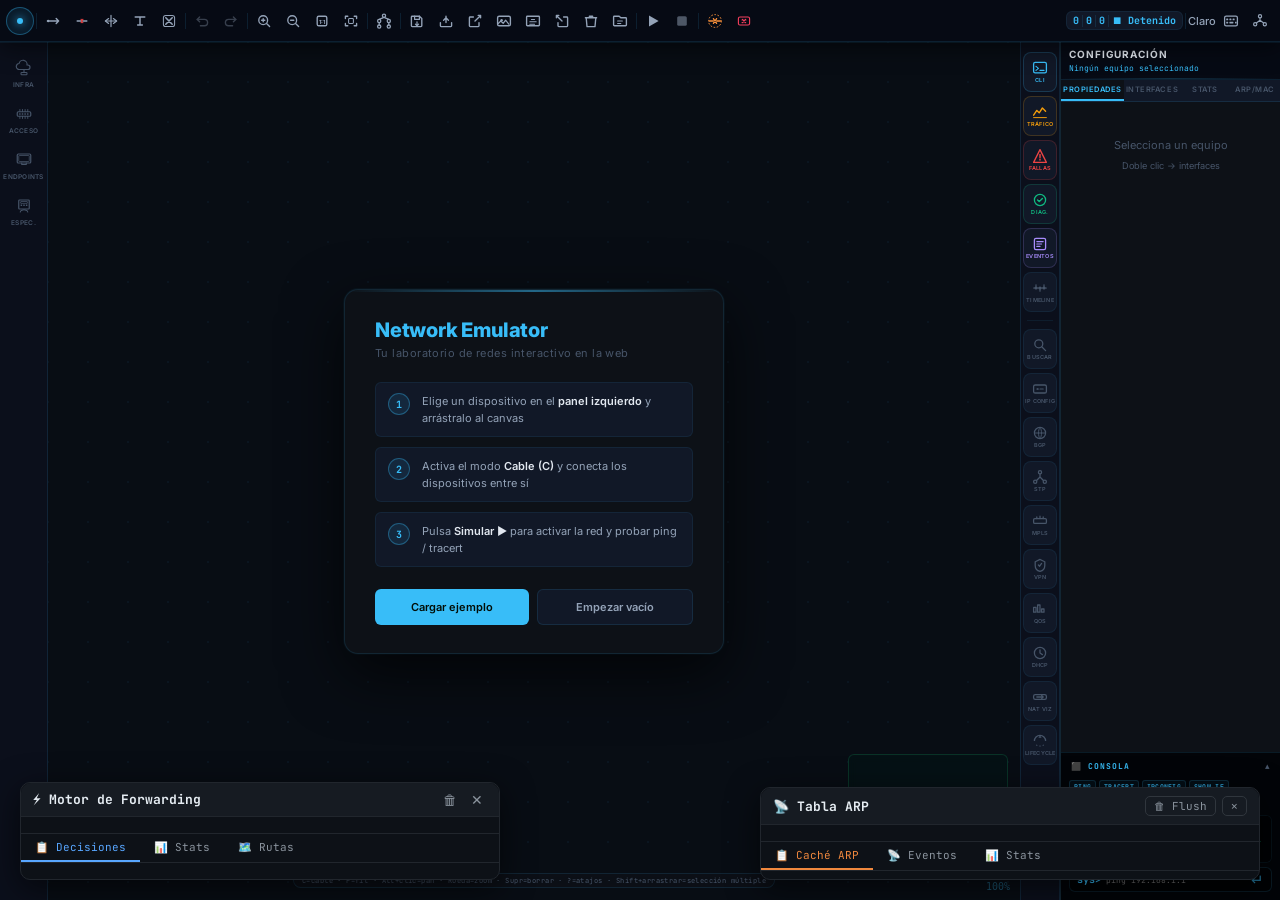
==== commit 3363622b: "new function" ====
--- a/index.html
+++ b/index.html
@@ -1,344 +1,771 @@
 <!DOCTYPE html>
 <html lang="es">
 <head>
-<meta charset="UTF-8">
-<meta name="viewport" content="width=device-width, initial-scale=1.0">
-<title>Simulador de Redes Online Gratis | Packet Tracer Web Alternativa | Network Emulator</title>
-<meta name="description" content="Simulador de redes online gratis para diseñar topologías, practicar CCNA, FTTH, VLAN, routers y switches en tiempo real. Alternativa web a Packet Tracer sin instalar nada.">
-<meta property="og:title" content="Simulador de Redes Online Gratis">
-<meta property="og:description" content="Diseña y prueba redes reales desde el navegador.">
-<meta property="og:type" content="website">
-<meta property="og:url" content="https://network-emulator.io/">
-<link rel="canonical" href="https://network-emulator.io/">
-<script type="application/ld+json">
-{
- "@context":"https://schema.org",
- "@type":"SoftwareApplication",
- "name":"Network Emulator",
- "applicationCategory":"EducationalApplication",
- "operatingSystem":"Web Browser",
- "offers":{"@type":"Offer","price":"0"}
-}
-</script>
-<link rel="preconnect" href="https://fonts.googleapis.com">
-<link href="https://fonts.googleapis.com/css2?family=Share+Tech+Mono&family=Orbitron:wght@400;700;900&family=Exo+2:wght@300;400;600&display=swap" rel="stylesheet">
-<link rel="stylesheet" href="style.css">
+    <meta charset="UTF-8">
+    <meta name="viewport" content="width=device-width, initial-scale=1.0, maximum-scale=1.0, user-scalable=no">
+    <title>NETOPS — Simulador de Red</title>
+    <link rel="stylesheet" href="css/style.css">
+    <link rel="icon" href="data:image/svg+xml,<svg xmlns=%22http://www.w3.org/2000/svg%22 viewBox=%220 0 32 32%22><rect width=%2232%22 height=%2232%22 rx=%224%22 fill=%22%23080f1a%22/><text y=%2224%22 x=%224%22 font-size=%2222%22 font-family=%22monospace%22 fill=%22%231ec878%22>⬡</text></svg>">
+    <link href="https://fonts.googleapis.com/icon?family=Material+Icons+Outlined" rel="stylesheet">
+    <meta name="google-site-verification" content="AhdD5Buj0zkjqekWatTvs5LrlQUJJcmGLckdR0I0AFw" />
 </head>
 <body>
 
-<div class="scanlines"></div>
-<canvas id="canvas-bg"></canvas>
-
-<!-- NAV -->
-<nav>
-  <div class="nav-logo">NET-EMU</div>
-  <ul class="nav-links">
-    <li><a href="#features">Features</a></li>
-    <li><a href="#demo">Demo</a></li>
-    <li><a href="#scenarios">Escenarios</a></li>
-    <li><a href="#metrics">Métricas</a></li>
-  </ul>
-  <a href="simulador/index.html" class="nav-cta" target="_blank">ABRIR APP</a>
-</nav>
-
-<!-- HERO -->
-<section class="hero">
-  <div class="hero-badge">v8.0 · SIMULADOR EN VIVO</div>
-  <h1>Diseña y simula<br><span>redes reales</span><br>en el navegador</h1>
-  <p class="hero-sub">
-    Construye topologías complejas, genera tráfico, inyecta fallos y analiza métricas en tiempo real — sin instalar nada.
-  </p>
-  <div class="hero-btns">
-    <a href="simulador/index.html" target="_blank" class="btn-primary">▶ INICIAR SIMULADOR</a>
-    <a href="#demo" class="btn-secondary">ver demo ↓</a>
-  </div>
-</section>
-
-<!-- SEO KEYWORDS SECTION -->
-<section class="seo-keywords">
-  <p>
-    <span class="seo-highlight">Network Emulator</span> es un <span class="seo-highlight">simulador de redes online gratis</span> para practicar <span class="seo-highlight">Cisco CCNA</span>, diseñar topologías LAN/WAN, redes FTTH, VLAN, routing, switching y troubleshooting sin instalar software.
-  </p>
-  <p style="margin-top:12px; font-size:0.9rem;">
-    Alternativa online a <strong>Cisco Packet Tracer</strong>, <strong>GNS3</strong> y <strong>EVE-NG</strong> · <span style="color:#00e5ff;">network simulator online</span> · <span style="color:#00e5ff;">online router simulator</span> · <span style="color:#00e5ff;">simulador FTTH</span>
-  </p>
-</section>
-
-<!-- STATS -->
-<div class="stats-bar">
-  <div class="stats-inner">
-    <div class="stat-item">
-      <span class="stat-num" id="c1">27</span>
-      <span class="stat-label">Equipos activos</span>
+<div class="container">
+
+    <!-- ══════════════════════════════════════════════════
+         HEADER SUPERIOR — acciones rápidas
+    ═══════════════════════════════════════════════════ -->
+    <header class="top-bar">
+
+        <!-- Modo actual pill -->
+        <div class="tb-mode-pill">
+            <span class="tb-mode-dot" id="modeDot"></span>
+            <span class="tb-mode-label" id="modeStatus">Selección</span>
+        </div>
+
+        <div class="tb-sep"></div>
+
+        <!-- MODOS -->
+        <div class="tb-group" title="Modos">
+            <button class="tb-btn mode-btn" id="cableMode" title="Cable (C)">
+                <svg viewBox="0 0 20 20"><path d="M3 10h14M14 7l3 3-3 3" stroke="currentColor" stroke-width="1.8" fill="none" stroke-linecap="round" stroke-linejoin="round"/><circle cx="4" cy="10" r="1.5" fill="currentColor"/></svg>
+                <span>Cable</span>
+            </button>
+            <button class="tb-btn mode-btn" id="delCableMode" title="Cortar cable">
+                <svg viewBox="0 0 20 20"><path d="M4 10h5M11 10h5" stroke="currentColor" stroke-width="1.8" fill="none" stroke-linecap="round"/><path d="M9 8l2 4M11 8L9 12" stroke="var(--danger)" stroke-width="1.5" stroke-linecap="round"/></svg>
+                <span>Cortar</span>
+            </button>
+            <button class="tb-btn mode-btn" id="panMode" title="Pan (Alt+clic)">
+                <svg viewBox="0 0 20 20"><path d="M10 3v14M3 10h14" stroke="currentColor" stroke-width="1.5" fill="none" stroke-linecap="round"/><path d="M7 7l-4 3 4 3M13 7l4 3-4 3" fill="none" stroke="currentColor" stroke-width="1.5" stroke-linecap="round" stroke-linejoin="round"/></svg>
+                <span>Mover</span>
+            </button>
+            <button class="tb-btn mode-btn" id="textMode" title="Texto (T)">
+                <svg viewBox="0 0 20 20"><path d="M4 5h12M10 5v10M7 15h6" stroke="currentColor" stroke-width="1.8" fill="none" stroke-linecap="round"/></svg>
+                <span>Texto</span>
+            </button>
+            <button class="tb-btn danger" id="deleteMode" title="Eliminar (Supr)">
+                <svg viewBox="0 0 20 20"><path d="M6 6l8 8M14 6l-8 8" stroke="currentColor" stroke-width="2" fill="none" stroke-linecap="round"/><rect x="3" y="3" width="14" height="14" rx="3" fill="none" stroke="currentColor" stroke-width="1.3"/></svg>
+                <span>Borrar</span>
+            </button>
+        </div>
+
+        <div class="tb-sep"></div>
+
+        <!-- UNDO / REDO -->
+        <div class="tb-group">
+            <button class="tb-btn icon-only" id="undoBtn" title="Deshacer (Ctrl+Z)">
+                <svg viewBox="0 0 20 20"><path d="M4 8H13a4 4 0 010 8H8" stroke="currentColor" stroke-width="1.7" fill="none" stroke-linecap="round" stroke-linejoin="round"/><path d="M4 8L7 5M4 8l3 3" stroke="currentColor" stroke-width="1.7" fill="none" stroke-linecap="round" stroke-linejoin="round"/></svg>
+            </button>
+            <button class="tb-btn icon-only" id="redoBtn" title="Rehacer (Ctrl+Y)">
+                <svg viewBox="0 0 20 20"><path d="M16 8H7a4 4 0 000 8h5" stroke="currentColor" stroke-width="1.7" fill="none" stroke-linecap="round" stroke-linejoin="round"/><path d="M16 8l-3-3M16 8l-3 3" stroke="currentColor" stroke-width="1.7" fill="none" stroke-linecap="round" stroke-linejoin="round"/></svg>
+            </button>
+        </div>
+
+        <div class="tb-sep"></div>
+
+        <!-- ZOOM -->
+        <div class="tb-group">
+            <button class="tb-btn icon-only" id="zoomIn" title="Acercar (+)">
+                <svg viewBox="0 0 20 20"><circle cx="9" cy="9" r="5.5" fill="none" stroke="currentColor" stroke-width="1.7"/><path d="M13.5 13.5L17 17M7 9h4M9 7v4" stroke="currentColor" stroke-width="1.7" stroke-linecap="round"/></svg>
+            </button>
+            <button class="tb-btn icon-only" id="zoomOut" title="Alejar (-)">
+                <svg viewBox="0 0 20 20"><circle cx="9" cy="9" r="5.5" fill="none" stroke="currentColor" stroke-width="1.7"/><path d="M13.5 13.5L17 17M7 9h4" stroke="currentColor" stroke-width="1.7" stroke-linecap="round"/></svg>
+            </button>
+            <button class="tb-btn icon-only" id="zoomReset" title="Zoom 100%">
+                <svg viewBox="0 0 20 20"><rect x="4" y="4" width="12" height="12" rx="2" fill="none" stroke="currentColor" stroke-width="1.7"/><text x="10" y="13.5" font-size="7" fill="currentColor" text-anchor="middle" font-weight="700">1:1</text></svg>
+            </button>
+            <button class="tb-btn icon-only" id="fitAll" title="Fit (F)">
+                <svg viewBox="0 0 20 20"><path d="M3 7V4h3M14 4h3v3M17 13v3h-3M6 16H3v-3" stroke="currentColor" stroke-width="1.7" fill="none" stroke-linecap="round" stroke-linejoin="round"/><rect x="7" y="7" width="6" height="6" rx="1" fill="none" stroke="currentColor" stroke-width="1.3"/></svg>
+            </button>
+        </div>
+
+        <div class="tb-sep"></div>
+
+        <!-- ORDENAR TOPOLOGÍA -->
+        <div class="tb-group">
+            <button class="tb-btn" id="autoLayoutBtn" title="Ordenar topología automáticamente">
+                <svg viewBox="0 0 20 20" fill="none" stroke="currentColor" stroke-width="1.6" stroke-linecap="round" stroke-linejoin="round">
+                    <circle cx="10" cy="3.5" r="2"/>
+                    <circle cx="4"  cy="10" r="2"/>
+                    <circle cx="16" cy="10" r="2"/>
+                    <circle cx="4"  cy="17" r="2"/>
+                    <circle cx="16" cy="17" r="2"/>
+                    <line x1="10" y1="5.5" x2="4"  y2="8"/>
+                    <line x1="10" y1="5.5" x2="16" y2="8"/>
+                    <line x1="4"  y1="12" x2="4"  y2="15"/>
+                    <line x1="16" y1="12" x2="16" y2="15"/>
+                </svg>
+                <span>Ordenar</span>
+            </button>
+        </div>
+
+        <div class="tb-sep"></div>
+
+        <!-- ARCHIVO -->
+        <div class="tb-group">
+            <button class="tb-btn icon-only" id="saveNet" title="Guardar">
+                <svg viewBox="0 0 20 20"><path d="M4 4h9l3 3v9a1 1 0 01-1 1H4a1 1 0 01-1-1V5a1 1 0 011-1z" fill="none" stroke="currentColor" stroke-width="1.7"/><path d="M13 4v4H7V4M10 11v5M8 14l2 2 2-2" stroke="currentColor" stroke-width="1.5" stroke-linecap="round" stroke-linejoin="round" fill="none"/></svg>
+            </button>
+            <button class="tb-btn icon-only" id="loadNet" title="Cargar">
+                <svg viewBox="0 0 20 20"><path d="M3 12v4a1 1 0 001 1h12a1 1 0 001-1v-4M10 4v8M7 9l3-3 3 3" stroke="currentColor" stroke-width="1.7" fill="none" stroke-linecap="round" stroke-linejoin="round"/></svg>
+            </button>
+            <button class="tb-btn icon-only" id="exportNet" title="Exportar JSON">
+                <svg viewBox="0 0 20 20"><path d="M14 3h3v3M17 3l-7 7M8 5H4a1 1 0 00-1 1v10a1 1 0 001 1h10a1 1 0 001-1v-4" stroke="currentColor" stroke-width="1.7" fill="none" stroke-linecap="round" stroke-linejoin="round"/></svg>
+            </button>
+            <button class="tb-btn icon-only" id="exportPNG" title="Exportar imagen PNG">
+                <svg viewBox="0 0 20 20"><rect x="2" y="4" width="16" height="12" rx="2" fill="none" stroke="currentColor" stroke-width="1.7"/><circle cx="7" cy="9" r="1.5" fill="currentColor"/><path d="M2 14l4-4 3 3 3-4 4 5" stroke="currentColor" stroke-width="1.5" fill="none" stroke-linecap="round" stroke-linejoin="round"/></svg>
+            </button>
+            <label class="tb-btn icon-only" title="Importar JSON" style="cursor:pointer">
+                <svg viewBox="0 0 20 20"><path d="M6 3H3v3M3 3l7 7M12 5h4a1 1 0 011 1v10a1 1 0 01-1 1H6a1 1 0 01-1-1v-4" stroke="currentColor" stroke-width="1.7" fill="none" stroke-linecap="round" stroke-linejoin="round"/></svg>
+                <input type="file" id="importFile" accept=".json" style="display:none">
+            </label>
+            <button class="tb-btn icon-only danger" id="clearAll" title="Limpiar todo">
+                <svg viewBox="0 0 20 20"><path d="M3 6h14M8 6V4h4v2M16 6l-1 11H5L4 6" stroke="currentColor" stroke-width="1.7" fill="none" stroke-linecap="round" stroke-linejoin="round"/></svg>
+            </button>
+        </div>
+
+        <div class="tb-sep"></div>
+
+        <!-- SIMULACIÓN -->
+        <div class="tb-group">
+            <button class="tb-btn" id="startSimulation" title="Iniciar simulación">
+                <svg viewBox="0 0 20 20"><polygon points="5,3 17,10 5,17" fill="currentColor"/></svg>
+                <span>Simular</span>
+            </button>
+            <button class="tb-btn icon-only" id="stopSimulation" title="Detener simulación" style="opacity:0.5">
+                <svg viewBox="0 0 20 20"><rect x="4" y="4" width="12" height="12" rx="2" fill="currentColor"/></svg>
+            </button>
+        </div>
+
+        <div class="tb-sep"></div>
+
+        <!-- FALLOS -->
+        <div class="tb-group">
+            <button class="tb-btn mode-btn" id="failCableMode" title="Clic sobre un cable para fallar/restaurar" style="color:#fb923c">
+                <svg viewBox="0 0 20 20"><path d="M3 10h5M12 10h5" stroke="currentColor" stroke-width="1.8" fill="none" stroke-linecap="round"/><path d="M8 7l4 6M12 7l-4 6" stroke="#fb923c" stroke-width="1.6" stroke-linecap="round"/><circle cx="10" cy="10" r="8" stroke="currentColor" stroke-width="1.2" fill="none" stroke-dasharray="2 2"/></svg>
+                <span>Fallar Cable</span>
+            </button>
+            <button class="tb-btn mode-btn" id="failDeviceMode" title="Clic sobre un equipo para fallar/restaurar" style="color:#f43f5e">
+                <svg viewBox="0 0 20 20"><rect x="3" y="5" width="14" height="10" rx="2" fill="none" stroke="currentColor" stroke-width="1.4"/><path d="M7 9l6 0M7 12l4 0" stroke="currentColor" stroke-width="1.2" stroke-linecap="round" opacity="0.4"/><path d="M8 8l4 4M12 8l-4 4" stroke="#f43f5e" stroke-width="1.6" stroke-linecap="round"/></svg>
+                <span>Fallar Equipo</span>
+            </button>
+        </div>
+
+        <!-- SPACER -->
+        <div style="flex:1"></div>
+
+        <!-- HUD contadores -->
+        <div class="tb-hud">
+            <span class="hud-label" title="Equipos en la red">🖧</span>
+            <span class="hud-value" id="deviceCount">0</span>
+            <span class="hud-sep"></span>
+            <span class="hud-label" title="Cables conectados">🔗</span>
+            <span class="hud-value" id="connectionCount">0</span>
+            <span class="hud-sep"></span>
+            <span class="hud-label" title="Paquetes en tránsito">📦</span>
+            <span class="hud-value" id="packetCount">0</span>
+            <span class="hud-sep"></span>
+            <span class="hud-value status-value" id="connectionStatus">⏹ Detenido</span>
+        </div>
+
+        <div class="tb-sep"></div>
+
+        <!-- EXTRAS -->
+        <div class="tb-group">
+            <button class="tb-btn icon-only" id="darkModeToggle" title="Cambiar tema">
+                <svg viewBox="0 0 20 20" id="themeIcon"><path d="M10 3a7 7 0 100 14A7 7 0 0010 3zM10 1a9 9 0 110 18A9 9 0 0110 1z" fill="none"/><path d="M10 2a8 8 0 000 16V2z" fill="currentColor"/></svg>
+            </button>
+            <button class="tb-btn icon-only" id="shortcutsBtn" title="Atajos de teclado (?)">
+                <svg viewBox="0 0 20 20" fill="none" stroke="currentColor" stroke-width="1.6" stroke-linecap="round"><rect x="2" y="4" width="16" height="12" rx="2"/><rect x="4" y="7" width="2.5" height="2" rx=".4" fill="currentColor" stroke="none"/><rect x="8" y="7" width="2.5" height="2" rx=".4" fill="currentColor" stroke="none"/><rect x="12" y="7" width="2.5" height="2" rx=".4" fill="currentColor" stroke="none"/><rect x="4" y="11" width="2.5" height="2" rx=".4" fill="currentColor" stroke="none"/><rect x="8" y="11" width="5" height="2" rx=".4" fill="currentColor" stroke="none"/><rect x="15" y="11" width="2" height="2" rx=".4" fill="currentColor" stroke="none"/></svg>
+            </button>
+            <button class="tb-btn" id="exampleBtn" title="Red de ejemplo">
+                <svg viewBox="0 0 20 20"><circle cx="10" cy="4" r="2" fill="none" stroke="currentColor" stroke-width="1.5"/><circle cx="4" cy="14" r="2" fill="none" stroke="currentColor" stroke-width="1.5"/><circle cx="16" cy="14" r="2" fill="none" stroke="currentColor" stroke-width="1.5"/><path d="M10 6v3M10 9l-4.5 3.5M10 9l4.5 3.5" stroke="currentColor" stroke-width="1.4" stroke-linecap="round"/></svg>
+                <span>Ejemplo</span>
+            </button>
+        </div>
+    </header>
+
+    <!-- ══════════════════════════════════════════════════
+         ÁREA PRINCIPAL
+    ═══════════════════════════════════════════════════ -->
+    <div class="main-area">
+
+        <!-- ── SIDEBAR IZQUIERDO: 4 categorías ─────── -->
+        <nav class="device-sidebar" id="deviceSidebar">
+
+            <!-- Infraestructura -->
+            <button class="dsb-cat" id="cat-infra" data-cat="infra" title="Infraestructura">
+                <svg viewBox="0 0 24 24" class="dsb-icon">
+                    <!-- Nube / Internet -->
+                    <path d="M6 14a4 4 0 01-.5-8A5 5 0 0116 8h1a3 3 0 010 6H6z" fill="none" stroke="currentColor" stroke-width="1.6" stroke-linejoin="round"/>
+                    <!-- Línea bajando -->
+                    <path d="M12 14v4" stroke="currentColor" stroke-width="1.5" stroke-linecap="round"/>
+                    <!-- Dispositivo base -->
+                    <rect x="8" y="18" width="8" height="3" rx="1" fill="none" stroke="currentColor" stroke-width="1.4"/>
+                </svg>
+                <span>Infra</span>
+            </button>
+
+            <!-- Acceso / L2 -->
+            <button class="dsb-cat" id="cat-l2" data-cat="l2" title="Acceso / L2">
+                <svg viewBox="0 0 24 24" class="dsb-icon">
+                    <!-- Switch: cuerpo -->
+                    <rect x="3" y="9" width="18" height="6" rx="1.5" fill="none" stroke="currentColor" stroke-width="1.6"/>
+                    <!-- Puertos -->
+                    <rect x="5.5" y="11" width="2" height="2" rx=".4" fill="currentColor"/>
+                    <rect x="9"   y="11" width="2" height="2" rx=".4" fill="currentColor"/>
+                    <rect x="12.5" y="11" width="2" height="2" rx=".4" fill="currentColor"/>
+                    <rect x="16"  y="11" width="2" height="2" rx=".4" fill="currentColor"/>
+                    <!-- Cables arriba/abajo -->
+                    <path d="M6.5 9V6M10 9V6M13.5 9V6M17 9V6" stroke="currentColor" stroke-width="1.2" stroke-linecap="round"/>
+                    <path d="M6.5 15v3M10 15v3M13.5 15v3M17 15v3" stroke="currentColor" stroke-width="1.2" stroke-linecap="round"/>
+                </svg>
+                <span>Acceso</span>
+            </button>
+
+            <!-- Endpoints -->
+            <button class="dsb-cat" id="cat-ep" data-cat="ep" title="Endpoints">
+                <svg viewBox="0 0 24 24" class="dsb-icon">
+                    <!-- Monitor -->
+                    <rect x="3" y="4" width="18" height="12" rx="1.5" fill="none" stroke="currentColor" stroke-width="1.6"/>
+                    <!-- Pantalla interna -->
+                    <rect x="5" y="6" width="14" height="8" rx=".8" fill="none" stroke="currentColor" stroke-width="1"/>
+                    <!-- Pie -->
+                    <path d="M9 16v2h6v-2" stroke="currentColor" stroke-width="1.4" fill="none" stroke-linecap="round"/>
+                </svg>
+                <span>Endpoints</span>
+            </button>
+
+            <!-- Especializados -->
+            <button class="dsb-cat" id="cat-sp" data-cat="sp" title="Especializados">
+                <svg viewBox="0 0 24 24" class="dsb-icon">
+                    <!-- Teléfono IP -->
+                    <path d="M6 4h12a1 1 0 011 1v10a1 1 0 01-1 1H6a1 1 0 01-1-1V5a1 1 0 011-1z" fill="none" stroke="currentColor" stroke-width="1.6"/>
+                    <!-- Teclado mini -->
+                    <rect x="7.5" y="10" width="2" height="2" rx=".3" fill="currentColor"/>
+                    <rect x="11"  y="10" width="2" height="2" rx=".3" fill="currentColor"/>
+                    <rect x="14.5" y="10" width="2" height="2" rx=".3" fill="currentColor"/>
+                    <!-- Pantalla -->
+                    <rect x="7.5" y="6" width="9" height="2.5" rx=".5" fill="none" stroke="currentColor" stroke-width="1"/>
+                    <!-- Auricular -->
+                    <path d="M7 20c0-2 4-3 5-3s5 1 5 3" stroke="currentColor" stroke-width="1.4" fill="none" stroke-linecap="round"/>
+                </svg>
+                <span>Espec.</span>
+            </button>
+
+            <div class="dsb-spacer"></div>
+
+        </nav>
+
+        <!-- Sub-paletas flotantes (una por categoría) -->
+        <div class="sub-palette" id="sub-infra">
+            <div class="sp-arrow"></div>
+            <div class="sp-title">Infraestructura</div>
+            <div class="sp-grid" id="grid-infra"></div>
+        </div>
+        <div class="sub-palette" id="sub-l2">
+            <div class="sp-arrow"></div>
+            <div class="sp-title">Acceso / L2</div>
+            <div class="sp-grid" id="grid-l2"></div>
+        </div>
+        <div class="sub-palette" id="sub-ep">
+            <div class="sp-arrow"></div>
+            <div class="sp-title">Endpoints</div>
+            <div class="sp-grid" id="grid-ep"></div>
+        </div>
+        <div class="sub-palette" id="sub-sp">
+            <div class="sp-arrow"></div>
+            <div class="sp-title">Especializados</div>
+            <div class="sp-grid" id="grid-sp"></div>
+        </div>
+
+        <!-- Canvas -->
+        <div class="canvas-container" id="canvas-container">
+            <canvas id="networkCanvas"></canvas>
+            <div class="canvas-hint">C=cable · F=fit · Alt+clic=pan · Rueda=zoom · Supr=borrar · ?=atajos · Shift+arrastrar=selección múltiple</div>
+            <!-- Simulation active badge -->
+            <div class="sim-badge" id="sim-badge">
+                <div class="sim-badge-dot"></div>
+                <span>SIMULACIÓN ACTIVA</span>
+            </div>
+            <!-- Welcome overlay -->
+            <div id="welcome-overlay">
+                <div class="welcome-card" id="welcome-card">
+                    <div class="wc-logo">Network Emulator</div>
+                    <div class="wc-sub">Tu laboratorio de redes interactivo en la web</div>
+                    <div class="wc-steps">
+                        <div class="wc-step">
+                            <div class="wc-step-num">1</div>
+                            <div class="wc-step-text">Elige un dispositivo en el <b>panel izquierdo</b> y arrástralo al canvas</div>
+                        </div>
+                        <div class="wc-step">
+                            <div class="wc-step-num">2</div>
+                            <div class="wc-step-text">Activa el modo <b>Cable (C)</b> y conecta los dispositivos entre sí</div>
+                        </div>
+                        <div class="wc-step">
+                            <div class="wc-step-num">3</div>
+                            <div class="wc-step-text">Pulsa <b>Simular ▶</b> para activar la red y probar ping / tracert</div>
+                        </div>
+                    </div>
+                    <div class="wc-actions">
+                        <button class="wc-btn wc-btn-primary" id="wc-load-example">Cargar ejemplo</button>
+                        <button class="wc-btn wc-btn-secondary" id="wc-dismiss">Empezar vacío</button>
+                    </div>
+                </div>
+            </div>
+        </div>
+
+        <!-- ── BARRA VERTICAL DERECHA: herramientas avanzadas ── -->
+        <div class="tools-rail" id="toolsRail">
+            <button class="rail-btn" id="openCLIBtn" title="CLI Cisco IOS">
+                <svg viewBox="0 0 20 20"><rect x="2" y="3" width="16" height="13" rx="2" fill="none" stroke="currentColor" stroke-width="1.6"/><path d="M5 8l3 2.5L5 13M10 13h5" stroke="currentColor" stroke-width="1.5" stroke-linecap="round" stroke-linejoin="round"/></svg>
+                <span>CLI</span>
+            </button>
+            <button class="rail-btn" id="openTrafficBtn" title="Monitor de Tráfico">
+                <svg viewBox="0 0 20 20"><polyline points="2,14 6,8 9,11 13,5 17,9" fill="none" stroke="currentColor" stroke-width="1.7" stroke-linecap="round" stroke-linejoin="round"/><line x1="2" y1="17" x2="18" y2="17" stroke="currentColor" stroke-width="1.2" stroke-linecap="round"/></svg>
+                <span>Tráfico</span>
+            </button>
+            <button class="rail-btn" id="openFaultBtn" title="Simulación de Fallas">
+                <svg viewBox="0 0 20 20"><path d="M10 2l8 16H2L10 2z" fill="none" stroke="currentColor" stroke-width="1.6" stroke-linejoin="round"/><path d="M10 8v4M10 14v1" stroke="currentColor" stroke-width="1.8" stroke-linecap="round"/></svg>
+                <span>Fallas</span>
+            </button>
+            <button class="rail-btn" id="openDiagBtn" title="Diagnóstico Automático">
+                <svg viewBox="0 0 20 20"><circle cx="10" cy="10" r="7" fill="none" stroke="currentColor" stroke-width="1.6"/><path d="M7 10l2 2 4-4" stroke="currentColor" stroke-width="1.8" stroke-linecap="round" stroke-linejoin="round"/></svg>
+                <span>Diag.</span>
+            </button>
+            <button class="rail-btn" id="openEventLogBtn" title="Historial de Eventos">
+                <svg viewBox="0 0 20 20"><rect x="3" y="3" width="14" height="14" rx="2" fill="none" stroke="currentColor" stroke-width="1.6"/><path d="M6 7h8M6 10h6M6 13h4" stroke="currentColor" stroke-width="1.4" stroke-linecap="round"/></svg>
+                <span>Eventos</span>
+            </button>
+            <button class="rail-btn" id="openTimelineBtn" title="Timeline de Paquetes">
+                <svg viewBox="0 0 20 20" fill="none" stroke="currentColor" stroke-width="1.5" stroke-linecap="round"><line x1="2" y1="10" x2="18" y2="10"/><circle cx="5"  cy="10" r="2" fill="currentColor" stroke="none"/><circle cx="10" cy="10" r="2" fill="currentColor" stroke="none"/><circle cx="15" cy="10" r="2" fill="currentColor" stroke="none"/><line x1="5"  y1="10" x2="5"  y2="6"/><line x1="10" y1="10" x2="10" y2="14"/><line x1="15" y1="10" x2="15" y2="6"/></svg>
+                <span>Timeline</span>
+            </button>
+            <div class="rail-sep"></div>
+            <button class="rail-btn" id="openDeviceSearchBtn" title="Buscar dispositivo por nombre o IP">
+                <svg viewBox="0 0 20 20" fill="none" stroke="currentColor" stroke-width="1.6" stroke-linecap="round" stroke-linejoin="round"><circle cx="8.5" cy="8.5" r="5"/><line x1="12.5" y1="12.5" x2="17" y2="17"/></svg>
+                <span>Buscar</span>
+            </button>
+            <button class="rail-btn" id="openIPConfigBtn" title="Configuración IP avanzada del dispositivo seleccionado">
+                <svg viewBox="0 0 20 20" fill="none" stroke="currentColor" stroke-width="1.6" stroke-linecap="round"><rect x="2" y="5" width="16" height="10" rx="2"/><path d="M6 10h2m2 0h4" stroke-width="1.4"/><circle cx="7" cy="10" r="1" fill="currentColor" stroke="none"/></svg>
+                <span>IP Config</span>
+            </button>
+            <button class="rail-btn" id="openBGPBtn" title="BGP — Border Gateway Protocol">
+                <svg viewBox="0 0 20 20" fill="none" stroke="currentColor" stroke-width="1.6"><circle cx="10" cy="10" r="7" stroke-width="1.5"/><path d="M10 3c-2.5 3-2.5 11 0 14M10 3c2.5 3 2.5 11 0 14M3 10h14" stroke-width="1.2"/></svg>
+                <span>BGP</span>
+            </button>
+            <button class="rail-btn" id="openSTPBtn" title="STP — Spanning Tree Protocol">
+                <svg viewBox="0 0 20 20" fill="none" stroke="currentColor" stroke-width="1.6"><circle cx="10" cy="4" r="2"/><circle cx="4" cy="16" r="2"/><circle cx="16" cy="16" r="2"/><path d="M10 6v4M10 10l-4 4M10 10l4 4" stroke-linecap="round"/></svg>
+                <span>STP</span>
+            </button>
+            <button class="rail-btn" id="openMPLSBtn" title="MPLS — Conmutación de Etiquetas">
+                <svg viewBox="0 0 20 20" fill="none" stroke="currentColor" stroke-width="1.6"><rect x="2" y="7" width="16" height="6" rx="1.5"/><path d="M6 7V5m4 2V4m4 3V5" stroke-linecap="round"/></svg>
+                <span>MPLS</span>
+            </button>
+            <button class="rail-btn" id="openVPNBtn" title="VPN — Túneles y Redes Privadas">
+                <svg viewBox="0 0 20 20" fill="none" stroke="currentColor" stroke-width="1.6"><path d="M10 3L4 6v4.5C4 14 6.5 17 10 18c3.5-1 6-4 6-7.5V6L10 3z"/><path d="M8 10l1.5 1.5L12 8" stroke-linecap="round" stroke-linejoin="round"/></svg>
+                <span>VPN</span>
+            </button>
+            <button class="rail-btn" id="openQoSBtn" title="QoS — Calidad de Servicio">
+                <svg viewBox="0 0 20 20" fill="none" stroke="currentColor" stroke-width="1.6"><path d="M2 14h3V8H2zM7 14h3V5H7zM12 14h3V10h-3z" stroke-linejoin="round"/></svg>
+                <span>QoS</span>
+            </button>
+            <button class="rail-btn" id="openDHCPVizBtn" title="DHCP Visualizer — Proceso DORA">
+                <svg viewBox="0 0 20 20" fill="none" stroke="currentColor" stroke-width="1.6"><circle cx="10" cy="10" r="7"/><path d="M10 6v4l3 2" stroke-linecap="round" stroke-linejoin="round"/></svg>
+                <span>DHCP</span>
+            </button>
+            <button class="rail-btn" id="openNATVizBtn" title="NAT Visualizer — Traducciones en tiempo real">
+                <svg viewBox="0 0 20 20" fill="none" stroke="currentColor" stroke-width="1.6"><rect x="2" y="7" width="16" height="6" rx="2"/><path d="M6 10h8M12 8l2 2-2 2" stroke-linecap="round" stroke-linejoin="round"/></svg>
+                <span>NAT Viz</span>
+            </button>
+            <button class="rail-btn" id="openLifecycleBtn" title="Packet Lifecycle — Ciclo de vida del paquete">
+                <svg viewBox="0 0 20 20" fill="none" stroke="currentColor" stroke-width="1.6"><path d="M3 10a7 7 0 0 1 14 0"/><path d="M10 3l2 3H8l2-3z" fill="currentColor" stroke="none"/><path d="M6 14l1 2H5l1-2zM10 15l1 2H9l1-2zM14 14l1 2h-2l1-2z" fill="currentColor" stroke="none"/></svg>
+                <span>Lifecycle</span>
+            </button>
+        </div>
+
+        <!-- Panel derecho -->
+        <aside class="config-panel">
+            <div class="panel-header">
+                <h3>Configuración</h3>
+                <span class="panel-subtitle" id="selectedDeviceInfo">Ningún equipo seleccionado</span>
+            </div>
+            <div class="panel-tabs">
+                <button class="tab-btn active" data-tab="props">Propiedades</button>
+                <button class="tab-btn" data-tab="iface">Interfaces</button>
+                <button class="tab-btn" data-tab="stats">Stats</button>
+            </div>
+            <div class="panel-content">
+                <div class="tab-content active" id="tab-props">
+                    <div id="propertyContent">
+                        <p class="info-message" style="margin-top:16px;text-align:center;line-height:1.8">
+                            Selecciona un equipo<br>
+                            <small style="color:var(--text-dim)">Doble clic → interfaces</small>
+                        </p>
+                    </div>
+                </div>
+                <div class="tab-content" id="tab-iface">
+                    <div id="interfacesList"><div class="info-message">Selecciona un equipo para ver sus interfaces.</div></div>
+                </div>
+                <div class="tab-content" id="tab-stats">
+                    <div id="deviceStats"><div class="info-message">Sin estadísticas aún.</div></div>
+                </div>
+            </div>
+            <div class="console-section">
+                <div class="console-toggle" id="consoleToggle">
+                    <h4>⬛ CONSOLA</h4>
+                    <span class="chevron">▴</span>
+                </div>
+                <div class="console-body">
+                    <div class="cmd-quick">
+                        <button class="cmd-btn" data-cmd="ping ">ping</button>
+                        <button class="cmd-btn" data-cmd="tracert ">tracert</button>
+                        <button class="cmd-btn" data-cmd="ipconfig">ipconfig</button>
+                        <button class="cmd-btn" data-cmd="show interfaces">show if</button>
+                        <button class="cmd-btn" data-cmd="show arp">show arp</button>
+                        <button class="cmd-btn" data-cmd="dhcp request">dhcp</button>
+                    </div>
+                    <div class="console-output" id="consoleOutput"></div>
+                    <div class="console-input-wrap">
+                        <span class="prompt"><span id="consoleDevice">sys</span>&gt;</span>
+                        <input type="text" id="consoleInput" placeholder="ping 192.168.1.1" autocomplete="off" spellcheck="false">
+                        <button id="sendCommand" class="send-btn">↵</button>
+                    </div>
+                </div>
+            </div>
+        </aside>
     </div>
-    <div class="stat-sep"></div>
-    <div class="stat-item">
-      <span class="stat-num" id="c2">9389</span>
-      <span class="stat-label">Mb/s throughput</span>
+</div>
+
+<!-- Toolbar fantasma → app.js::buildToolbar() lo necesita, lo dejamos oculto -->
+<header class="toolbar" style="display:none" aria-hidden="true">
+    <div class="tool-group" id="actions-group"></div>
+</header>
+
+<div id="portTooltip" style="display:none;position:fixed;z-index:900;pointer-events:none;"></div>
+
+<!-- ════════════════════════════════════════════════════════════════
+     SCRIPTS — carga en orden estricto de dependencias.
+     Regla: un módulo solo puede usar símbolos de módulos cargados ANTES que él.
+
+     Grupo 1 — Infraestructura global (sin dependencias entre sí)
+     Grupo 2 — Primitivas de red (IPv6 primero, lo usan routing y engine)
+     Grupo 3 — Motor de paquetes (depende de Grupo 2)
+     Grupo 4 — Dispositivos y render (dependen del motor)
+     Grupo 5 — Servicios de red (dependen de dispositivos)
+     Grupo 6 — UI y labs (dependen de todo lo anterior)
+     ════════════════════════════════════════════════════════════════ -->
+
+<!-- Grupo 1 — Infraestructura global -->
+<script src="js/errorhandler.js"></script>
+<script src="js/logger.js"></script>
+<script src="js/storage.js"></script>
+
+<!-- Grupo 2 — Primitivas de red
+     ipv6.js DEBE ir primero: define IPv6Utils, RoutingTableIPv6 y NDCache
+     que routing.js y engine.js usan en tiempo de ejecución. -->
+<script src="js/ipv6.js"></script>
+<script src="js/packet.js"></script>
+<script src="js/arp.js"></script>
+<script src="js/switching.js"></script>
+<script src="js/vlan.js"></script>
+
+<!-- Grupo 3 — Motor de paquetes (usa primitivas del Grupo 2) -->
+<script src="js/nat.js"></script>
+<script src="js/firewall-engine.js"></script>
+<script src="js/routing.js"></script>
+<script src="js/engine.js"></script>
+
+<!-- Grupo 4 — Dispositivos, renderer y simulador principal -->
+<script src="js/devices.js"></script>
+<script src="js/renderer.js"></script>
+<script src="js/network.js"></script>
+
+<!-- Grupo 5 — Servicios de red (dependen de devices + engine) -->
+<script src="js/networkcontroller.js"></script>
+<script src="js/dhcp.js"></script>
+<script src="js/tcp-engine.js"></script>
+
+<!-- Grupo 6 — UI, CLI, animaciones y labs (dependen de todo lo anterior) -->
+<script src="js/cli.js"></script>
+<script src="js/metrics-dashboard.js"></script>
+<script src="js/link-config-panel.js"></script>
+<script src="js/traffic-generator.js"></script>
+<script src="js/advanced.js"></script>
+<script src="js/packet-animator.js"></script>
+<script src="js/arp-visualizer.js"></script>
+<script src="js/routing-visualizer.js"></script>
+<script src="js/lab-guide.js"></script>
+<script src="js/lab-checker.js"></script>
+<script src="js/console.js"></script>
+<script src="js/ux-enhancements.js"></script>
+<script src="js/ux-enhancements-2.js"></script>
+<script src="js/bgp.js"></script>
+<script src="js/stp.js"></script>
+<script src="js/mpls.js"></script>
+<script src="js/vpn.js"></script>
+<script src="js/qos.js"></script>
+<script src="js/ip-config-panel.js"></script>
+<script src="js/device-search.js"></script>
+<script src="js/export-enhanced.js"></script>
+<script src="js/project-manager.js"></script>
+<script src="js/forwarding-engine.js"></script>
+<script src="js/arp-table.js"></script>
+<script src="js/switching-engine.js"></script>
+<script src="js/routing-engine-ui.js"></script>
+<script src="js/packet-inspector.js"></script>
+<script src="js/canvas-utils.js"></script>
+<script src="js/ospf-router.js"></script>
+<script src="js/ospf-engine.js"></script>
+<script src="js/routing-engine.js"></script>
+<script src="js/dhcp-visualizer.js"></script>
+<script src="js/nat-visualizer.js"></script>
+<script src="js/packet-lifecycle-visualizer.js"></script>
+<script src="js/app.js"></script>
+
+<script>
+/* ── Definición de dispositivos con SVG de redes ─────────────────── */
+const NET_DEVICES = {
+    infra: [
+        { name:'Internet',  label:'Internet',       svg:'<circle cx="12" cy="12" r="9" fill="none" stroke="currentColor" stroke-width="1.6"/><path d="M12 3c-3 4-3 14 0 18M12 3c3 4 3 14 0 18M3 12h18M4 8h16M4 16h16" stroke="currentColor" stroke-width="1.2" fill="none"/>' },
+        { name:'ISP',       label:'ISP',            svg:'<rect x="4" y="7" width="16" height="10" rx="1.5" fill="none" stroke="currentColor" stroke-width="1.6"/><path d="M8 11h2M8 14h8M14 11h2" stroke="currentColor" stroke-width="1.4" stroke-linecap="round"/><path d="M7 7V5M12 7V4M17 7V5" stroke="currentColor" stroke-width="1.3" stroke-linecap="round"/>' },
+        { name:'Firewall',  label:'Firewall',       svg:'<path d="M12 3L4 7v5c0 4.4 3.4 8.5 8 9.5 4.6-1 8-5.1 8-9.5V7L12 3z" fill="none" stroke="currentColor" stroke-width="1.6" stroke-linejoin="round"/><path d="M9 12l2 2 4-4" stroke="currentColor" stroke-width="1.6" stroke-linecap="round" stroke-linejoin="round" fill="none"/>' },
+        { name:'Router',    label:'Router',         svg:'<circle cx="12" cy="12" r="7" fill="none" stroke="currentColor" stroke-width="1.6"/><path d="M12 5v14M5 12h14M7.2 7.2l9.6 9.6M16.8 7.2L7.2 16.8" stroke="currentColor" stroke-width="1.1" fill="none"/><circle cx="12" cy="12" r="2" fill="currentColor"/>' },
+        { name:'RouterWifi',label:'Router WiFi',    svg:'<circle cx="12" cy="14" r="5" fill="none" stroke="currentColor" stroke-width="1.5"/><path d="M7 9a7 7 0 0110 0M9.5 11.5a4 4 0 015 0" stroke="currentColor" stroke-width="1.5" fill="none" stroke-linecap="round"/><circle cx="12" cy="14" r="1.5" fill="currentColor"/>' },
+        { name:'AC',        label:'WiFi Controller',svg:'<rect x="3" y="9" width="18" height="6" rx="2" fill="none" stroke="currentColor" stroke-width="1.6"/><path d="M8 7a6 6 0 018 0M10 4.5a9 9 0 014 0" stroke="currentColor" stroke-width="1.4" fill="none" stroke-linecap="round"/><circle cx="9" cy="12" r="1" fill="currentColor"/><circle cx="12" cy="12" r="1" fill="currentColor"/><circle cx="15" cy="12" r="1" fill="currentColor"/>' },
+        { name:'Bridge',    label:'Bridge',         svg:'<rect x="3" y="10" width="18" height="4" rx="1" fill="none" stroke="currentColor" stroke-width="1.6"/><path d="M7 10V7M12 10V7M17 10V7M7 14v3M12 14v3M17 14v3" stroke="currentColor" stroke-width="1.4" stroke-linecap="round"/>' },
+        { name:'SDWAN',     label:'SD-WAN',         svg:'<path d="M3 12h18M3 8h18M3 16h18" stroke="currentColor" stroke-width="1.4" fill="none" stroke-linecap="round"/><rect x="7" y="7" width="4" height="10" rx="1" fill="none" stroke="currentColor" stroke-width="1.4"/><rect x="13" y="7" width="4" height="10" rx="1" fill="none" stroke="currentColor" stroke-width="1.4"/>' },
+    ],
+    l2: [
+        { name:'Switch',    label:'Switch',         svg:'<rect x="3" y="9" width="18" height="6" rx="1.5" fill="none" stroke="currentColor" stroke-width="1.6"/><rect x="5.5" y="11" width="2" height="2" rx=".4" fill="currentColor"/><rect x="9" y="11" width="2" height="2" rx=".4" fill="currentColor"/><rect x="12.5" y="11" width="2" height="2" rx=".4" fill="currentColor"/><rect x="16" y="11" width="2" height="2" rx=".4" fill="currentColor"/><path d="M6.5 9V6M10 9V6M13.5 9V6M17 9V6" stroke="currentColor" stroke-width="1.2" stroke-linecap="round"/>' },
+        { name:'SwitchPoE', label:'Switch PoE',     svg:'<rect x="3" y="9" width="18" height="6" rx="1.5" fill="none" stroke="currentColor" stroke-width="1.6"/><rect x="5.5" y="11" width="2" height="2" rx=".4" fill="currentColor"/><rect x="9" y="11" width="2" height="2" rx=".4" fill="currentColor"/><rect x="12.5" y="11" width="2" height="2" rx=".4" fill="currentColor"/><rect x="16" y="11" width="2" height="2" rx=".4" fill="currentColor"/><path d="M6.5 9V6M10 9V6M13.5 9V6M17 9V6" stroke="currentColor" stroke-width="1.2" stroke-linecap="round"/><circle cx="19" cy="8" r="2" fill="#f59e0b"/><text x="19" y="9" font-size="3" text-anchor="middle" fill="#000">P</text>' },
+        { name:'ONT',       label:'ONT',            svg:'<rect x="5" y="5" width="14" height="14" rx="2" fill="none" stroke="currentColor" stroke-width="1.6"/><path d="M10 9l-3 3 3 3M14 9l3 3-3 3" stroke="currentColor" stroke-width="1.4" fill="none" stroke-linecap="round" stroke-linejoin="round"/>' },
+        { name:'OLT',       label:'OLT',            svg:'<rect x="3" y="7" width="18" height="10" rx="1.5" fill="none" stroke="currentColor" stroke-width="1.6"/><path d="M8 12h8M6 10h2M6 14h2" stroke="currentColor" stroke-width="1.4" stroke-linecap="round"/><circle cx="16" cy="10" r="1" fill="#4ade80"/><circle cx="16" cy="14" r="1" fill="#4ade80"/>' },
+        { name:'AP',        label:'Access Point',   svg:'<path d="M7 9a7 7 0 0110 0M9.5 11.5a4 4 0 015 0" stroke="currentColor" stroke-width="1.5" fill="none" stroke-linecap="round"/><circle cx="12" cy="14" r="2" fill="none" stroke="currentColor" stroke-width="1.5"/><path d="M12 16v3" stroke="currentColor" stroke-width="1.4" stroke-linecap="round"/>' },
+        { name:'Splitter',  label:'Splitter',       svg:'<circle cx="5" cy="12" r="2" fill="none" stroke="currentColor" stroke-width="1.5"/><path d="M7 12h3" stroke="currentColor" stroke-width="1.4" stroke-linecap="round"/><line x1="10" y1="12" x2="14" y2="7" stroke="currentColor" stroke-width="1.3" stroke-linecap="round"/><line x1="10" y1="12" x2="14" y2="10" stroke="currentColor" stroke-width="1.3" stroke-linecap="round"/><line x1="10" y1="12" x2="14" y2="14" stroke="currentColor" stroke-width="1.3" stroke-linecap="round"/><line x1="10" y1="12" x2="14" y2="17" stroke="currentColor" stroke-width="1.3" stroke-linecap="round"/><circle cx="16" cy="7" r="1.5" fill="none" stroke="currentColor" stroke-width="1.3"/><circle cx="16" cy="10" r="1.5" fill="none" stroke="currentColor" stroke-width="1.3"/><circle cx="16" cy="14" r="1.5" fill="none" stroke="currentColor" stroke-width="1.3"/><circle cx="16" cy="17" r="1.5" fill="none" stroke="currentColor" stroke-width="1.3"/>' },
+        { name:'ADN',       label:'ADN',            svg:'<rect x="3" y="5" width="18" height="14" rx="2" fill="none" stroke="currentColor" stroke-width="1.6"/><path d="M7 9h10M7 12h10M7 15h6" stroke="currentColor" stroke-width="1.3" stroke-linecap="round"/><circle cx="17" cy="15" r="1.5" fill="#4ade80"/>' },
+        { name:'Mufla',     label:'Mufla',          svg:'<ellipse cx="12" cy="12" rx="8" ry="5" fill="none" stroke="currentColor" stroke-width="1.6"/><path d="M4 12h-2M20 12h2" stroke="currentColor" stroke-width="1.5" stroke-linecap="round"/><path d="M8 10c1 1 2 1 4 0s3-1 4 0" stroke="currentColor" stroke-width="1.2" fill="none" stroke-linecap="round"/><path d="M8 14c1-1 2-1 4 0s3 1 4 0" stroke="currentColor" stroke-width="1.2" fill="none" stroke-linecap="round"/>' },
+        { name:'CajaNAT',   label:'Caja NAT',       svg:'<rect x="3" y="7" width="18" height="10" rx="2" fill="none" stroke="currentColor" stroke-width="1.6"/><path d="M8 12h8M14 10l2 2-2 2" stroke="currentColor" stroke-width="1.4" stroke-linecap="round" stroke-linejoin="round" fill="none"/><text x="12" y="8" font-size="3.5" text-anchor="middle" fill="currentColor" font-family="monospace">NAT</text>' },
+    ],
+    ep: [
+        { name:'PC',        label:'PC',             svg:'<rect x="3" y="4" width="18" height="12" rx="1.5" fill="none" stroke="currentColor" stroke-width="1.6"/><rect x="5" y="6" width="14" height="8" rx=".5" fill="none" stroke="currentColor" stroke-width="1"/><path d="M9 16v2h6v-2" stroke="currentColor" stroke-width="1.4" fill="none" stroke-linecap="round"/>' },
+        { name:'Server',    label:'Servidor',        svg:'<rect x="4" y="3" width="16" height="18" rx="1.5" fill="none" stroke="currentColor" stroke-width="1.6"/><rect x="6" y="6" width="12" height="3" rx=".5" fill="none" stroke="currentColor" stroke-width="1"/><rect x="6" y="11" width="12" height="3" rx=".5" fill="none" stroke="currentColor" stroke-width="1"/><rect x="6" y="16" width="12" height="2" rx=".5" fill="none" stroke="currentColor" stroke-width="1"/><circle cx="16" cy="7.5" r=".8" fill="currentColor"/><circle cx="16" cy="12.5" r=".8" fill="currentColor"/>' },
+        { name:'Laptop',    label:'Laptop',         svg:'<path d="M5 6h14a1 1 0 011 1v8H4V7a1 1 0 011-1z" fill="none" stroke="currentColor" stroke-width="1.6"/><rect x="6" y="7.5" width="12" height="6" rx=".5" fill="none" stroke="currentColor" stroke-width="1"/><path d="M2 15h20l-1 2H3l-1-2z" fill="none" stroke="currentColor" stroke-width="1.4" stroke-linejoin="round"/>' },
+        { name:'Phone',     label:'Celular',        svg:'<rect x="7" y="2" width="10" height="20" rx="2" fill="none" stroke="currentColor" stroke-width="1.6"/><rect x="9" y="4" width="6" height="13" rx=".5" fill="none" stroke="currentColor" stroke-width="1"/><circle cx="12" cy="19.5" r="1" fill="currentColor"/>' },
+        { name:'Printer',   label:'Impresora',      svg:'<rect x="4" y="8" width="16" height="8" rx="1.5" fill="none" stroke="currentColor" stroke-width="1.6"/><path d="M7 8V5h10v3M7 16v3h10v-3" stroke="currentColor" stroke-width="1.4" stroke-linecap="round" fill="none"/><circle cx="16" cy="12" r="1" fill="currentColor"/>' },
+        { name:'Camera',    label:'Cámara IP',      svg:'<path d="M4 8h10l3-3v14l-3-3H4V8z" fill="none" stroke="currentColor" stroke-width="1.6" stroke-linejoin="round"/><circle cx="10" cy="12" r="2.5" fill="none" stroke="currentColor" stroke-width="1.4"/>' },
+        { name:'DVR',       label:'DVR/NVR',        svg:'<rect x="3" y="7" width="18" height="10" rx="1.5" fill="none" stroke="currentColor" stroke-width="1.6"/><circle cx="8" cy="12" r="2" fill="none" stroke="currentColor" stroke-width="1.3"/><path d="M12 10h6M12 14h6" stroke="currentColor" stroke-width="1.3" stroke-linecap="round"/>' },
+    ],
+    sp: [
+        { name:'IPPhone',         label:'Teléfono IP',      svg:'<path d="M6 4h12a1 1 0 011 1v10a1 1 0 01-1 1H6a1 1 0 01-1-1V5a1 1 0 011-1z" fill="none" stroke="currentColor" stroke-width="1.6"/><rect x="8" y="6" width="8" height="3" rx=".5" fill="none" stroke="currentColor" stroke-width="1"/><rect x="7.5" y="10.5" width="2" height="2" rx=".3" fill="currentColor"/><rect x="11" y="10.5" width="2" height="2" rx=".3" fill="currentColor"/><rect x="14.5" y="10.5" width="2" height="2" rx=".3" fill="currentColor"/><path d="M8 20c0-2 3-2.5 4-2.5s4 .5 4 2.5" stroke="currentColor" stroke-width="1.4" fill="none" stroke-linecap="round"/>' },
+        { name:'ControlTerminal', label:'Terminal Control',  svg:'<rect x="3" y="5" width="18" height="12" rx="2" fill="none" stroke="currentColor" stroke-width="1.6"/><path d="M7 10l3 2-3 2M13 14h4" stroke="currentColor" stroke-width="1.5" stroke-linecap="round" stroke-linejoin="round" fill="none"/>' },
+        { name:'PayTerminal',     label:'Terminal Cobro',    svg:'<rect x="6" y="3" width="12" height="18" rx="2" fill="none" stroke="currentColor" stroke-width="1.6"/><rect x="8" y="5" width="8" height="5" rx=".5" fill="none" stroke="currentColor" stroke-width="1"/><rect x="8" y="12" width="2" height="2" rx=".3" fill="currentColor"/><rect x="11" y="12" width="2" height="2" rx=".3" fill="currentColor"/><rect x="14" y="12" width="2" height="2" rx=".3" fill="currentColor"/><rect x="8" y="15.5" width="2" height="2" rx=".3" fill="currentColor"/><rect x="11" y="15.5" width="2" height="2" rx=".3" fill="currentColor"/><rect x="14" y="15.5" width="2" height="2" rx=".3" fill="currentColor"/>' },
+        { name:'Alarm',           label:'Alarma',            svg:'<path d="M12 3a6 6 0 016 6v4l2 3H4l2-3V9a6 6 0 016-6z" fill="none" stroke="currentColor" stroke-width="1.6" stroke-linejoin="round"/><path d="M10 19a2 2 0 004 0" stroke="currentColor" stroke-width="1.5" fill="none"/>' },
+    ],
+};
+
+document.addEventListener('DOMContentLoaded', () => {
+
+    /* ── Construir sub-paletas ─────────────────────── */
+    Object.entries(NET_DEVICES).forEach(([cat, devs]) => {
+        const grid = document.getElementById('grid-' + cat);
+        if (!grid) return;
+        devs.forEach(({ name, label, svg }) => {
+            const btn = document.createElement('button');
+            btn.className = 'sp-btn';
+            btn.title = label;
+            btn.innerHTML = `<svg viewBox="0 0 24 24" class="sp-icon">${svg}</svg><span class="sp-label">${label}</span>`;
+            btn.addEventListener('click', () => {
+                /* Disparar el mismo flujo que app.js usa internamente:
+                   buscamos el botón equivalente en el toolbar oculto */
+                const hidden = document.querySelector('.toolbar');
+                if (hidden) {
+                    const match = [...hidden.querySelectorAll('.btn')].find(b => b.title === label || b.title === name);
+                    if (match) { match.click(); }
+                }
+                closePalettes();
+            });
+            grid.appendChild(btn);
+        });
+    });
+
+    /* ── Toggle sub-paletas ────────────────────────── */
+    let openCat = null;
+
+    document.querySelectorAll('.dsb-cat').forEach(btn => {
+        btn.addEventListener('click', e => {
+            e.stopPropagation();
+            const cat = btn.dataset.cat;
+            const palette = document.getElementById('sub-' + cat);
+            if (openCat === cat) { closePalettes(); return; }
+            closePalettes();
+            openCat = cat;
+            btn.classList.add('active');
+            // Alinear verticalmente con el botón
+            const rect = btn.getBoundingClientRect();
+            const sidebar = document.getElementById('deviceSidebar').getBoundingClientRect();
+            palette.style.top = (rect.top - sidebar.top) + 'px';
+            palette.classList.add('open');
+        });
+    });
+
+    document.addEventListener('click', e => {
+        if (!e.target.closest('.device-sidebar') && !e.target.closest('.sub-palette')) closePalettes();
+    });
+
+    function closePalettes() {
+        document.querySelectorAll('.sub-palette').forEach(p => p.classList.remove('open'));
+        document.querySelectorAll('.dsb-cat').forEach(b => b.classList.remove('active'));
+        openCat = null;
+    }
+
+    /* ── Botón Ejemplo ─────────────────────────────── */
+    document.getElementById('exampleBtn')?.addEventListener('click', () => {
+        /* app.js agrega el botón Ejemplo al toolbar oculto */
+        const hidden = document.querySelector('.toolbar');
+        if (hidden) {
+            const exBtn = [...hidden.querySelectorAll('.btn')].find(b => b.textContent.includes('Ejemplo'));
+            if (exBtn) exBtn.click();
+        }
+    });
+
+    /* ── Título del botón darkModeToggle lo maneja app.js, sólo sincronizamos el icono ── */
+    const observer = new MutationObserver(() => {});
+    observer.observe(document.body, { attributes: true, attributeFilter: ['class'] });
+
+    /* Motor de Forwarding + Tabla ARP mejorada */
+    const _initNetTools = () => {
+        const sim = window.simulator || window.sim || window.simulation || window.network;
+        if (!sim) { setTimeout(_initNetTools, 300); return; }
+        if (typeof initForwardingEngine === 'function') initForwardingEngine(sim);
+        if (typeof initARPTable === 'function') initARPTable(sim);
+        if (typeof initSwitchingEngine === 'function') initSwitchingEngine(sim);
+        if (typeof initRoutingEngineUI === 'function') initRoutingEngineUI(sim);
+        if (typeof initPacketInspector === 'function') initPacketInspector(sim);
+    };
+    setTimeout(_initNetTools, 500);
+});
+</script>
+
+</body>
+
+<!-- Toast container -->
+<div id="toast-container"></div>
+
+<!-- Packet Timeline -->
+<div id="packet-timeline">
+    <div class="ptl-header" id="ptl-header">
+        <span class="ptl-title">TIMELINE DE PAQUETES</span>
+        <span class="ptl-count" id="ptl-count">0 eventos</span>
+        <label class="ptl-autoscroll" title="Seguir últimos paquetes">
+            <input type="checkbox" id="ptl-autoscroll" checked> Auto-scroll
+        </label>
+        <div class="ptl-controls">
+            <button class="ptl-ctrl-btn" id="ptl-pause">⏸ Pausar</button>
+            <button class="ptl-ctrl-btn" id="ptl-clear">Limpiar</button>
+        </div>
+        <button class="ptl-close" id="ptl-close">✕</button>
     </div>
-    <div class="stat-sep"></div>
-    <div class="stat-item">
-      <span class="stat-num" id="c3">1.8<small style="font-size:0.7em">ms</small></span>
-      <span class="stat-label">Latencia avg</span>
+    <!-- Stats bar -->
+    <div class="ptl-stats">
+        <div class="ptl-stat stat-all">
+            <div class="ptl-stat-val" id="ptl-stat-total">0</div>
+            <div class="ptl-stat-lbl">Total</div>
+        </div>
+        <div class="ptl-stat stat-ok">
+            <div class="ptl-stat-val" id="ptl-stat-ok">0</div>
+            <div class="ptl-stat-lbl">OK</div>
+        </div>
+        <div class="ptl-stat stat-fail">
+            <div class="ptl-stat-val" id="ptl-stat-fail">0</div>
+            <div class="ptl-stat-lbl">Error</div>
+        </div>
+        <div class="ptl-stat stat-warn">
+            <div class="ptl-stat-val" id="ptl-stat-hops">—</div>
+            <div class="ptl-stat-lbl">Hops prom.</div>
+        </div>
+        <div class="ptl-stat stat-all">
+            <div class="ptl-stat-val" id="ptl-stat-proto">—</div>
+            <div class="ptl-stat-lbl">Proto top</div>
+        </div>
     </div>
-    <div class="stat-sep"></div>
-    <div class="stat-item">
-      <span class="stat-num">0<small style="font-size:0.7em">%</small></span>
-      <span class="stat-label">Packet loss</span>
+    <div class="ptl-filter-bar" id="ptl-filters">
+        <button class="ptl-filter active" data-proto="all">TODOS</button>
+        <button class="ptl-filter" data-proto="ping">ICMP</button>
+        <button class="ptl-filter" data-proto="arp">ARP</button>
+        <button class="ptl-filter" data-proto="dhcp">DHCP</button>
+        <button class="ptl-filter" data-proto="tcp">TCP</button>
+        <button class="ptl-filter" data-proto="http">HTTP</button>
+        <button class="ptl-filter" data-proto="dns">DNS</button>
+        <button class="ptl-filter" data-proto="data">DATA</button>
+        <button class="ptl-filter" data-proto="bpdu">STP</button>
+        <button class="ptl-filter" data-proto="error">ERRORES</button>
     </div>
-    <div class="stat-sep"></div>
-    <div class="stat-item">
-      <span class="stat-num">27/27</span>
-      <span class="stat-label">Links up</span>
+    <div class="ptl-body" id="ptl-body">
+        <div class="ptl-empty">Sin actividad aún.<br>Inicia la simulación y envía un ping.</div>
     </div>
-  </div>
 </div>
 
-<!-- SCREENSHOT / APP DEMO -->
-<section class="screenshot-section" id="demo">
-  <div class="section-tag">DEMO INTERACTIVO</div>
-  <h2 class="section-title">Tu red, en tiempo real</h2>
-  <p class="section-sub">Visualiza el flujo de paquetes, latencias y estados de cada enlace mientras simulas.</p>
-
-  <div class="app-frame">
-    <div class="app-titlebar">
-      <div class="dot dot-r"></div>
-      <div class="dot dot-y"></div>
-      <div class="dot dot-g"></div>
-      <span class="app-url">🔒 <span>network-emulator.io</span>/simulador/</span>
+<!-- Shortcuts modal -->
+<div id="shortcuts-modal">
+    <div class="shortcuts-card">
+        <div class="sc-header">
+            <div class="sc-title">ATAJOS DE TECLADO</div>
+            <button class="sc-close" id="sc-close-btn">✕</button>
+        </div>
+        <div class="sc-section">
+            <div class="sc-section-title">Modos</div>
+            <div class="sc-row"><span class="sc-desc">Modo cable</span><div class="sc-keys"><kbd>C</kbd></div></div>
+            <div class="sc-row"><span class="sc-desc">Modo mover / pan</span><div class="sc-keys"><kbd>Alt</kbd><kbd>clic</kbd></div></div>
+            <div class="sc-row"><span class="sc-desc">Modo texto / anotación</span><div class="sc-keys"><kbd>T</kbd></div></div>
+            <div class="sc-row"><span class="sc-desc">Selección múltiple (lasso)</span><div class="sc-keys"><kbd>Shift</kbd><kbd>arrastrar</kbd></div></div>
+        </div>
+        <div class="sc-section">
+            <div class="sc-section-title">Canvas</div>
+            <div class="sc-row"><span class="sc-desc">Ajustar todo en pantalla</span><div class="sc-keys"><kbd>F</kbd></div></div>
+            <div class="sc-row"><span class="sc-desc">Zoom in / out</span><div class="sc-keys"><kbd>+</kbd><kbd>−</kbd></div></div>
+            <div class="sc-row"><span class="sc-desc">Zoom 100%</span><div class="sc-keys"><kbd>0</kbd></div></div>
+            <div class="sc-row"><span class="sc-desc">Scroll para zoom</span><div class="sc-keys"><kbd>Rueda</kbd></div></div>
+        </div>
+        <div class="sc-section">
+            <div class="sc-section-title">Edición</div>
+            <div class="sc-row"><span class="sc-desc">Deshacer</span><div class="sc-keys"><kbd>Ctrl</kbd><kbd>Z</kbd></div></div>
+            <div class="sc-row"><span class="sc-desc">Rehacer</span><div class="sc-keys"><kbd>Ctrl</kbd><kbd>Y</kbd></div></div>
+            <div class="sc-row"><span class="sc-desc">Eliminar dispositivo seleccionado</span><div class="sc-keys"><kbd>Supr</kbd></div></div>
+            <div class="sc-row"><span class="sc-desc">Cancelar / deseleccionar</span><div class="sc-keys"><kbd>Esc</kbd></div></div>
+            <div class="sc-row"><span class="sc-desc">Doble clic sobre dispositivo</span><div class="sc-keys"><kbd>Ver interfaces</kbd></div></div>
+            <div class="sc-row"><span class="sc-desc">Doble clic sobre cable</span><div class="sc-keys"><kbd>Configurar enlace</kbd></div></div>
+        </div>
+        <div class="sc-section">
+            <div class="sc-section-title">Selección múltiple (lasso)</div>
+            <div class="sc-row"><span class="sc-desc">Mover grupo seleccionado</span><div class="sc-keys"><kbd>Arrastrar</kbd></div></div>
+            <div class="sc-row"><span class="sc-desc">Eliminar grupo seleccionado</span><div class="sc-keys"><kbd>Supr</kbd></div></div>
+            <div class="sc-row"><span class="sc-desc">Deseleccionar todo</span><div class="sc-keys"><kbd>Esc</kbd></div></div>
+        </div>
+        <div class="sc-hint">Pulsa <kbd>?</kbd> en cualquier momento para abrir este panel</div>
     </div>
-    <div class="app-screen">
-      <div class="topology-demo">
-        <canvas id="topology-canvas"></canvas>
-      </div>
+</div>
+
+<!-- Modal Auto-Layout (Ordenar topología) -->
+<div id="layoutModal" style="display:none;position:fixed;inset:0;z-index:900;background:rgba(0,0,0,.65);align-items:center;justify-content:center;">
+    <div style="background:var(--bg-panel,#080f1a);border:1px solid rgba(30,200,120,0.35);border-radius:14px;padding:24px 28px;min-width:280px;box-shadow:0 16px 48px rgba(0,0,0,0.7),0 0 24px rgba(30,200,120,0.1);font-family:'IBM Plex Mono',monospace;">
+        <div style="font-size:13px;color:#1ec878;font-weight:700;margin-bottom:16px;letter-spacing:.05em;display:flex;align-items:center;gap:8px;">
+            <svg viewBox="0 0 20 20" width="18" height="18" fill="none" stroke="#1ec878" stroke-width="1.7" stroke-linecap="round"><circle cx="10" cy="3.5" r="2"/><circle cx="4" cy="10" r="2"/><circle cx="16" cy="10" r="2"/><circle cx="4" cy="17" r="2"/><circle cx="16" cy="17" r="2"/><line x1="10" y1="5.5" x2="4" y2="8"/><line x1="10" y1="5.5" x2="16" y2="8"/><line x1="4" y1="12" x2="4" y2="15"/><line x1="16" y1="12" x2="16" y2="15"/></svg>
+            Ordenar Topología
+        </div>
+        <div style="font-size:10px;color:#64748b;margin-bottom:14px;">Elige la dirección del árbol:</div>
+        <div style="display:grid;grid-template-columns:1fr 1fr;gap:10px;margin-bottom:18px;">
+            <button id="layoutTopDown" style="padding:14px 8px;background:#0c1e30;border:2px solid #334155;border-radius:9px;color:#e2e8f0;font-size:11px;cursor:pointer;font-family:inherit;display:flex;flex-direction:column;align-items:center;gap:6px;transition:all .15s;">
+                <svg viewBox="0 0 24 24" width="28" height="28" fill="none" stroke="currentColor" stroke-width="1.8" stroke-linecap="round"><circle cx="12" cy="4" r="2.2"/><circle cx="6" cy="12" r="2.2"/><circle cx="18" cy="12" r="2.2"/><circle cx="3" cy="20" r="2.2"/><circle cx="9" cy="20" r="2.2"/><circle cx="15" cy="20" r="2.2"/><circle cx="21" cy="20" r="2.2"/><line x1="12" y1="6.2" x2="6" y2="9.8"/><line x1="12" y1="6.2" x2="18" y2="9.8"/><line x1="6" y1="14.2" x2="3" y2="17.8"/><line x1="6" y1="14.2" x2="9" y2="17.8"/><line x1="18" y1="14.2" x2="15" y2="17.8"/><line x1="18" y1="14.2" x2="21" y2="17.8"/></svg>
+                ↓ Vertical
+            </button>
+            <button id="layoutLeftRight" style="padding:14px 8px;background:#0c1e30;border:2px solid #334155;border-radius:9px;color:#e2e8f0;font-size:11px;cursor:pointer;font-family:inherit;display:flex;flex-direction:column;align-items:center;gap:6px;transition:all .15s;">
+                <svg viewBox="0 0 24 24" width="28" height="28" fill="none" stroke="currentColor" stroke-width="1.8" stroke-linecap="round" style="transform:rotate(-90deg)"><circle cx="12" cy="4" r="2.2"/><circle cx="6" cy="12" r="2.2"/><circle cx="18" cy="12" r="2.2"/><circle cx="3" cy="20" r="2.2"/><circle cx="9" cy="20" r="2.2"/><circle cx="15" cy="20" r="2.2"/><circle cx="21" cy="20" r="2.2"/><line x1="12" y1="6.2" x2="6" y2="9.8"/><line x1="12" y1="6.2" x2="18" y2="9.8"/><line x1="6" y1="14.2" x2="3" y2="17.8"/><line x1="6" y1="14.2" x2="9" y2="17.8"/><line x1="18" y1="14.2" x2="15" y2="17.8"/><line x1="18" y1="14.2" x2="21" y2="17.8"/></svg>
+                → Horizontal
+            </button>
+        </div>
+        <button id="layoutCancel" style="width:100%;padding:8px;background:#1e2533;border:1px solid #334155;border-radius:7px;color:#94a3b8;font-size:11px;cursor:pointer;font-family:inherit;">Cancelar</button>
     </div>
-  </div>
-</section>
-
-<!-- FEATURES -->
-<section class="features-section" id="features">
-  <div style="text-align:center">
-    <div class="section-tag">CAPACIDADES</div>
-    <h2 class="section-title">Todo lo que necesitas</h2>
-    <p class="section-sub">Desde un simple ping hasta topologías ISP con SDWAN, balanceo y GPON.</p>
-  </div>
-  <div class="features-grid">
-    <div class="feature-card">
-      <span class="feat-icon">🔀</span>
-      <div class="feat-title">TOPOLOGÍA VISUAL</div>
-      <p class="feat-desc">Arrastra routers, switches, APs, ONTs y más. Conecta con cables de fibra, Ethernet o wireless. La topología se renderiza en tiempo real.</p>
-      <span class="feat-tag">DRAG & DROP</span>
-    </div>
-    <div class="feature-card">
-      <span class="feat-icon">⚡</span>
-      <div class="feat-title">GENERADOR DE TRÁFICO</div>
-      <p class="feat-desc">Crea flujos constantes, burst o aleatorios entre cualquier origen y destino. Elige tipo de paquete: ping, data, TCP o broadcast.</p>
-      <span class="feat-tag">BURST · CONSTANTE · ALEATORIO</span>
-    </div>
-    <div class="feature-card">
-      <span class="feat-icon">💥</span>
-      <div class="feat-title">INYECCIÓN DE FALLOS</div>
-      <p class="feat-desc">Falla cables o equipos con un clic. Observa cómo el tráfico se rerouta, los equipos entran en estado DOWN y las métricas cambian.</p>
-      <span class="feat-tag">FALLAR CABLE · FALLAR EQUIPO</span>
-    </div>
-    <div class="feature-card">
-      <span class="feat-icon">📊</span>
-      <div class="feat-title">MÉTRICAS EN VIVO</div>
-      <p class="feat-desc">Panel de métricas por enlace: throughput, latencia, pérdida de paquetes, drops/tick y estado UP/DOWN actualizado cada tick.</p>
-      <span class="feat-tag">REAL-TIME</span>
-    </div>
-    <div class="feature-card">
-      <span class="feat-icon">💻</span>
-      <div class="feat-title">CLI INTEGRADO</div>
-      <p class="feat-desc">Ejecuta ping, tracert, ipconfig, show interfaces, show arp y dhcp directamente desde la consola de cualquier equipo.</p>
-      <span class="feat-tag">PING · TRACERT · IPCONFIG</span>
-    </div>
-    <div class="feature-card">
-      <span class="feat-icon">🌐</span>
-      <div class="feat-title">EQUIPOS ESPECIALIZADOS</div>
-      <p class="feat-desc">SDWAN, Firewalls, OLT/ONT para GPON, balanceadores, APs WiFi, PoE switches, cámaras IP, terminales de pago y más.</p>
-      <span class="feat-tag">ISP · ENTERPRISE · GPON</span>
-    </div>
-  </div>
-</section>
-
-<!-- METRICS SECTION -->
-<section class="metrics-section" id="metrics">
-  <div class="metrics-inner">
-    <div class="metrics-text">
-      <div class="section-tag">ANÁLISIS</div>
-      <h2 class="section-title">Métricas por enlace</h2>
-      <p class="section-sub">Monitorea cada conexión de tu topología: ancho de banda utilizado, latencia, pérdida y estado en un solo panel.</p>
-      <div class="metric-list">
-        <div class="metric-row">
-          <span class="metric-label">SDWAN → Internet</span>
-          <div class="metric-bar-track"><div class="metric-bar-fill" style="width:19%;background:linear-gradient(90deg,var(--cyan),var(--blue2))"></div></div>
-          <span class="metric-val">1974 Mb/s</span>
-        </div>
-        <div class="metric-row">
-          <span class="metric-label">Router → SwitchPoE</span>
-          <div class="metric-bar-track"><div class="metric-bar-fill" style="width:16%;background:linear-gradient(90deg,var(--green),var(--cyan2))"></div></div>
-          <span class="metric-val">1674 Mb/s</span>
-        </div>
-        <div class="metric-row">
-          <span class="metric-label">Internet → ISP10</span>
-          <div class="metric-bar-track"><div class="metric-bar-fill" style="width:16%;background:linear-gradient(90deg,var(--cyan),var(--green))"></div></div>
-          <span class="metric-val">1687 Mb/s</span>
-        </div>
-        <div class="metric-row">
-          <span class="metric-label">OLT14 → ONT13</span>
-          <div class="metric-bar-track"><div class="metric-bar-fill" style="width:0.6%;background:var(--orange)"></div></div>
-          <span class="metric-val">58.4 Mb/s</span>
-        </div>
-        <div class="metric-row">
-          <span class="metric-label">Switch11 → ControlTer</span>
-          <div class="metric-bar-track"><div class="metric-bar-fill" style="width:2%;background:linear-gradient(90deg,var(--green),var(--cyan))"></div></div>
-          <span class="metric-val">201 Mb/s</span>
-        </div>
-      </div>
-    </div>
-
-    <div class="metrics-panel">
-      <div class="mp-row">
-        <div class="mp-stat">
-          <span class="mp-val" id="thpt">9389.2</span>
-          <span class="mp-lbl">Mb/s Throughput</span>
-        </div>
-        <div class="mp-stat">
-          <span class="mp-val" id="lat">1.8<small style="font-size:0.6em">ms</small></span>
-          <span class="mp-lbl">Latencia AVG</span>
-        </div>
-        <div class="mp-stat">
-          <span class="mp-val">0</span>
-          <span class="mp-lbl">Drops Total</span>
-        </div>
-      </div>
-      <table class="link-table">
-        <thead>
-          <tr>
-            <th>ENLACE</th>
-            <th>BW (Mb/s)</th>
-            <th>LAT</th>
-            <th>EST</th>
-          </tr>
-        </thead>
-        <tbody id="link-tbody">
-          <tr><td>SDWAN→Internet</td><td><span class="bw-bar" style="width:38px"></span>1974</td><td>5ms</td><td class="status-up">▲ UP</td></tr>
-          <tr><td>ISP2→Internet</td><td><span class="bw-bar" style="width:10px"></span>477</td><td>5ms</td><td class="status-up">▲ UP</td></tr>
-          <tr><td>Firewall→Router</td><td><span class="bw-bar" style="width:6px"></span>252</td><td>0.5ms</td><td class="status-up">▲ UP</td></tr>
-          <tr><td>Router→SwitchPoE</td><td><span class="bw-bar" style="width:32px"></span>1674</td><td>0.5ms</td><td class="status-up">▲ UP</td></tr>
-          <tr><td>SwitchPoE→Camera</td><td><span class="bw-bar" style="width:6px"></span>31.1</td><td>1ms</td><td class="status-up">▲ UP</td></tr>
-          <tr><td>PC17→Switch11</td><td><span class="bw-bar" style="width:4px"></span>226</td><td>1ms</td><td class="status-up">▲ UP</td></tr>
-        </tbody>
-      </table>
-    </div>
-  </div>
-</section>
-
-<!-- SCENARIOS -->
-<section class="scenarios-section" id="scenarios">
-  <div style="text-align:center">
-    <div class="section-tag">CASOS DE USO</div>
-    <h2 class="section-title">Escenarios listos para usar</h2>
-    <p class="section-sub">Carga ejemplos reales y empieza a simular en segundos.</p>
-  </div>
-  <div class="scenarios-grid">
-    <div class="scenario-card">
-      <div class="scenario-header">
-        <div class="scenario-icon">🏢</div>
-        <div>
-          <div class="scenario-name">RED EMPRESARIAL</div>
-          <div class="scenario-type">ENTERPRISE · SDWAN</div>
-        </div>
-      </div>
-      <div class="scenario-body">
-        <p class="scenario-desc">Topología con SDWAN, doble ISP, Firewall, balanceo de carga, switches PoE, APs WiFi, cámaras IP, terminales de pago e impresoras.</p>
-        <div class="scenario-tags">
-          <span class="s-tag cyan">SDWAN</span>
-          <span class="s-tag green">DUAL ISP</span>
-          <span class="s-tag orange">FAILOVER</span>
-        </div>
-      </div>
-    </div>
-    <div class="scenario-card">
-      <div class="scenario-header">
-        <div class="scenario-icon">📡</div>
-        <div>
-          <div class="scenario-name">RED GPON / FTTH</div>
-          <div class="scenario-type">ISP · FIBRA ÓPTICA</div>
-        </div>
-      </div>
-      <div class="scenario-body">
-        <p class="scenario-desc">Simula una red de fibra óptica con OLT, splitters y múltiples ONTs. Prueba latencias, ancho de banda y failover de abonados.</p>
-        <div class="scenario-tags">
-          <span class="s-tag cyan">OLT/ONT</span>
-          <span class="s-tag green">FIBRA</span>
-          <span class="s-tag orange">GPON</span>
-        </div>
-      </div>
-    </div>
-    <div class="scenario-card">
-      <div class="scenario-header">
-        <div class="scenario-icon">🏥</div>
-        <div>
-          <div class="scenario-name">RED CRÍTICA</div>
-          <div class="scenario-type">ALTA DISPONIBILIDAD</div>
-        </div>
-      </div>
-      <div class="scenario-body">
-        <p class="scenario-desc">Topología de red para entornos críticos: redundancia de enlaces, alarmas, DVR, cámaras de seguridad y equipos de control industrial.</p>
-        <div class="scenario-tags">
-          <span class="s-tag cyan">REDUNDANTE</span>
-          <span class="s-tag green">ALARMAS</span>
-          <span class="s-tag orange">SCADA</span>
-        </div>
-      </div>
-    </div>
-  </div>
-</section>
-
-<!-- FAQ SECTION -->
-<section class="faq-section">
-  <h2>Preguntas Frecuentes</h2>
-  
-  <div class="faq-item">
-    <h3>¿Es gratis el simulador de redes?</h3>
-    <p>Sí, puedes usar el simulador online sin instalación. No requiere registro ni descarga de software adicional. Funciona directamente desde cualquier navegador moderno.</p>
-  </div>
-  
-  <div class="faq-item">
-    <h3>¿Sirve para practicar CCNA?</h3>
-    <p>Sí, el simulador permite practicar routing, switching, VLAN, configuración de topologías reales y troubleshooting. Es una excelente herramienta complementaria para la certificación Cisco CCNA.</p>
-  </div>
-  
-  <div class="faq-item">
-    <h3>¿Es alternativa a Packet Tracer?</h3>
-    <p>Sí, funciona directamente desde el navegador sin necesidad de instalar ningún programa. Es una alternativa web a Cisco Packet Tracer, GNS3 y EVE-NG para prácticas de redes.</p>
-  </div>
-  
-  <div class="faq-item">
-    <h3>¿Puedo simular redes FTTH/GPON?</h3>
-    <p>Sí, el simulador incluye equipos OLT y ONT para diseñar y probar redes de fibra óptica FTTH con tecnología GPON, incluyendo splitters y medición de potencias ópticas.</p>
-  </div>
-  
-  <div class="faq-item">
-    <h3>¿Qué tipo de equipos puedo simular?</h3>
-    <p>Puedes trabajar con routers, switches (incluyendo PoE), firewalls, SDWAN, access points WiFi, balanceadores de carga, cámaras IP, servidores, terminales de pago, impresoras y equipos especializados GPON.</p>
-  </div>
-</section>
-
-<!-- CTA -->
-<section class="cta-section">
-  <h2>¿Listo para simular<br>tu red?</h2>
-  <p>Sin instalación. Sin registro. Abre el simulador y empieza a construir ahora mismo.</p>
-  <a href="simulador/index.html" target="_blank" class="btn-primary" style="font-size:1rem;padding:18px 48px;">▶ ABRIR SIMULADOR GRATIS</a>
-</section>
-
-<!-- FOOTER -->
-<footer>
-  <div class="footer-logo">🖧 NETWORK-EMULATOR.IO</div>
-  <div class="footer-copy">Simulador de Redes v8.0 · Corre en el navegador</div>
-</footer>
-<script src="index.js"></script>
-</body>
+</div>
 </html>
--- a/css/style.css
+++ b/css/style.css
@@ -0,0 +1,1779 @@
+@import url('https://fonts.googleapis.com/css2?family=Inter:wght@400;500;600;700&family=JetBrains+Mono:wght@400;500;600;700&display=swap');
+
+/* ════════════════════════════════════════════════════════════════
+   NETWORK EMULATOR — Redesign
+   Aesthetic: Professional NOC Dashboard / Network Simulator
+   Deep navy · Cyan/blue accents · Clean panels · Data-dense UI
+   ════════════════════════════════════════════════════════════════ */
+
+:root {
+    --fibra:    #f59e0b;
+    --cobre:    #38bdf8;
+    --wireless: #a78bfa;
+    --poe:      #4ade80;
+
+    --success:  #10b981;
+    --danger:   #ef4444;
+    --warn:     #f59e0b;
+
+    --bg:           #0a0e1a;
+    --bg-panel:     #0d1117;
+    --bg-sidebar:   #0b0f1b;
+    --bg-card:      #111827;
+    --bg-card2:     #161e2e;
+    --bg-card-hover:#1a2338;
+    --bg-glass:     rgba(13, 17, 23, 0.92);
+    --bg-header:    #060a14;
+
+    --border:       rgba(56, 189, 248, 0.08);
+    --border-glow:  rgba(56, 189, 248, 0.35);
+    --border-mid:   rgba(56, 189, 248, 0.16);
+    --border-panel: rgba(56, 189, 248, 0.12);
+
+    --text:         #94a3b8;
+    --text-dim:     #475569;
+    --text-bright:  #e2e8f0;
+    --text-muted:   #334155;
+
+    --accent:       #38bdf8;
+    --accent-dim:   rgba(56, 189, 248, 0.10);
+    --accent-glow:  0 0 16px rgba(56, 189, 248, 0.35);
+    --accent-green: #10b981;
+    --accent-purple:#a78bfa;
+    --accent-orange:#f59e0b;
+
+    --mono:    'JetBrains Mono', monospace;
+    --ui:      'Inter', sans-serif;
+
+    --topbar-h:  42px;
+    --sidebar-w: 68px;
+    --rail-w:    56px;
+    --panel-w:   280px;
+    --radius:    6px;
+    --radius-lg: 10px;
+    --radius-xl: 14px;
+}
+
+body.light-mode {
+    --bg:           #f1f5f9;
+    --bg-panel:     #ffffff;
+    --bg-sidebar:   #f8fafc;
+    --bg-card:      #f1f5f9;
+    --bg-card2:     #e2e8f0;
+    --bg-card-hover:#dbeafe;
+    --bg-glass:     rgba(255,255,255,0.92);
+    --bg-header:    #ffffff;
+    --border:       rgba(14, 165, 233, 0.12);
+    --border-glow:  rgba(14, 165, 233, 0.40);
+    --border-mid:   rgba(14, 165, 233, 0.22);
+    --border-panel: rgba(14, 165, 233, 0.15);
+    --text:         #374151;
+    --text-dim:     #9ca3af;
+    --text-bright:  #0f172a;
+    --text-muted:   #d1d5db;
+    --accent:       #0ea5e9;
+    --accent-dim:   rgba(14, 165, 233, 0.10);
+    --accent-green: #059669;
+}
+
+*, *::before, *::after { margin: 0; padding: 0; box-sizing: border-box; }
+
+body {
+    font-family: var(--ui);
+    background: var(--bg);
+    color: var(--text);
+    overflow: hidden;
+    height: 100vh;
+    font-size: 12px;
+}
+
+::-webkit-scrollbar { width: 4px; height: 4px; }
+::-webkit-scrollbar-track { background: transparent; }
+::-webkit-scrollbar-thumb { background: rgba(56,189,248,0.18); border-radius: 2px; }
+* { scrollbar-width: thin; scrollbar-color: rgba(56,189,248,0.18) transparent; }
+
+.container { display: flex; flex-direction: column; height: 100vh; }
+
+.toolbar { display: none !important; }
+
+/* ── TOP BAR ── */
+.top-bar {
+    height: var(--topbar-h);
+    min-height: var(--topbar-h);
+    flex-shrink: 0;
+    background: var(--bg-header);
+    border-bottom: 1px solid var(--border-panel);
+    display: flex;
+    align-items: center;
+    padding: 0 12px;
+    gap: 2px;
+    z-index: 300;
+    overflow: hidden;
+    position: relative;
+    box-shadow: 0 1px 0 rgba(56,189,248,0.08), 0 4px 24px rgba(0,0,0,0.6);
+}
+
+.top-bar::before {
+    content: '⬡';
+    font-size: 20px;
+    color: var(--accent);
+    margin-right: 8px;
+    flex-shrink: 0;
+    filter: drop-shadow(0 0 8px var(--accent));
+    line-height: 1;
+}
+
+.tb-mode-pill {
+    display: flex;
+    align-items: center;
+    gap: 5px;
+    padding: 3px 10px 3px 7px;
+    background: var(--accent-dim);
+    border: 1px solid var(--border-glow);
+    border-radius: 20px;
+    flex-shrink: 0;
+}
+
+.tb-mode-dot {
+    width: 6px; height: 6px;
+    border-radius: 50%;
+    background: var(--accent);
+    flex-shrink: 0;
+    box-shadow: 0 0 8px var(--accent);
+    animation: pulse-dot 2s ease-in-out infinite;
+}
+
+@keyframes pulse-dot {
+    0%, 100% { opacity: 1; }
+    50% { opacity: 0.35; }
+}
+
+.tb-mode-label {
+    font-family: var(--mono);
+    font-size: 9px;
+    font-weight: 700;
+    color: var(--accent);
+    text-transform: uppercase;
+    letter-spacing: 0.1em;
+    white-space: nowrap;
+    min-width: 52px;
+}
+
+.tb-sep {
+    width: 1px; height: 20px;
+    background: var(--border-panel);
+    flex-shrink: 0;
+    margin: 0 3px;
+}
+
+.tb-group {
+    display: flex;
+    align-items: center;
+    gap: 1px;
+    flex-shrink: 0;
+}
+
+.tb-btn {
+    height: 30px;
+    min-width: 30px;
+    padding: 0 8px;
+    border-radius: var(--radius);
+    background: transparent;
+    border: 1px solid transparent;
+    color: var(--text);
+    cursor: pointer;
+    font-size: 11px;
+    font-weight: 500;
+    font-family: var(--ui);
+    display: flex;
+    align-items: center;
+    gap: 5px;
+    transition: background 0.12s, border-color 0.12s, color 0.12s, box-shadow 0.12s;
+    flex-shrink: 0;
+    white-space: nowrap;
+}
+
+.tb-btn svg { width: 14px; height: 14px; flex-shrink: 0; }
+
+.tb-btn.mode-btn { height: 30px; padding: 0 9px; font-size: 11px; font-weight: 600; }
+.tb-btn.mode-btn svg, .tb-btn.danger svg { width: 15px; height: 15px; }
+
+.tb-btn:hover {
+    background: var(--bg-card);
+    border-color: var(--border-mid);
+    color: var(--text-bright);
+}
+
+.tb-btn.active, .tb-btn.mode-btn.active {
+    background: var(--accent-dim);
+    border-color: var(--border-glow);
+    color: var(--accent);
+    box-shadow: var(--accent-glow);
+}
+
+.tb-btn.danger:hover {
+    background: rgba(239, 68, 68, 0.10);
+    border-color: rgba(239, 68, 68, 0.35);
+    color: var(--danger);
+}
+
+.tb-btn.icon-only { width: 30px; padding: 0; justify-content: center; }
+
+.tb-hud {
+    display: flex;
+    align-items: center;
+    gap: 6px;
+    font-size: 10px;
+    flex-shrink: 0;
+    background: var(--bg-card);
+    border: 1px solid var(--border);
+    border-radius: var(--radius);
+    padding: 4px 10px;
+}
+.tb-hud .hud-label {
+    color: var(--text-dim);
+    font-size: 9px;
+    font-weight: 600;
+    text-transform: uppercase;
+    letter-spacing: 0.07em;
+}
+.tb-hud .hud-value {
+    color: var(--accent);
+    font-weight: 700;
+    font-family: var(--mono);
+    font-size: 12px;
+}
+.tb-hud .hud-sep { width: 1px; height: 14px; background: var(--border-panel); }
+
+.status-value { color: var(--text-dim); font-family: var(--mono); font-size: 10px; }
+.status-value.online  { color: var(--accent-green); }
+.status-value.offline { color: var(--danger); }
+
+/* ── MAIN AREA ── */
+.main-area {
+    display: flex;
+    flex: 1;
+    overflow: hidden;
+    min-height: 0;
+    position: relative;
+}
+
+/* ── DEVICE SIDEBAR ── */
+.device-sidebar {
+    width: var(--sidebar-w);
+    min-width: var(--sidebar-w);
+    flex-shrink: 0;
+    background: var(--bg-sidebar);
+    border-right: 1px solid var(--border-panel);
+    display: flex;
+    flex-direction: column;
+    align-items: center;
+    padding: 10px 0;
+    gap: 2px;
+    z-index: 200;
+    position: relative;
+}
+
+.dsb-spacer { flex: 1; }
+
+.dsb-cat {
+    width: 52px;
+    height: 56px;
+    border-radius: 8px;
+    background: transparent;
+    border: 1px solid transparent;
+    color: var(--text-dim);
+    cursor: pointer;
+    display: flex;
+    flex-direction: column;
+    align-items: center;
+    justify-content: center;
+    gap: 5px;
+    transition: all 0.15s ease;
+    flex-shrink: 0;
+    position: relative;
+}
+
+.dsb-cat:hover {
+    background: var(--bg-card);
+    border-color: var(--border-mid);
+    color: var(--text);
+}
+
+.dsb-cat.active {
+    background: rgba(56, 189, 248, 0.08);
+    border-color: rgba(56, 189, 248, 0.28);
+    color: var(--accent);
+}
+
+.dsb-cat.active::before {
+    content: '';
+    position: absolute;
+    left: -1px; top: 28%; bottom: 28%;
+    width: 3px;
+    background: var(--accent);
+    border-radius: 0 3px 3px 0;
+    box-shadow: 0 0 8px var(--accent);
+}
+
+.dsb-icon { width: 22px; height: 22px; }
+
+.dsb-cat span {
+    font-size: 9px;
+    font-weight: 600;
+    text-transform: uppercase;
+    letter-spacing: 0.04em;
+    line-height: 1;
+    font-family: var(--ui);
+}
+
+/* ── SUB-PALETTES ── */
+.sub-palette {
+    position: absolute;
+    left: var(--sidebar-w);
+    z-index: 250;
+    background: var(--bg-card);
+    border: 1px solid var(--border-panel);
+    border-radius: var(--radius-xl);
+    padding: 14px 12px 12px;
+    box-shadow: 6px 6px 40px rgba(0,0,0,0.7), inset 0 1px 0 rgba(56,189,248,0.06);
+
+    width: 0;
+    max-height: 0;
+    opacity: 0;
+    pointer-events: none;
+    overflow: hidden;
+    transform: translateX(-10px);
+    transition: opacity 0.18s ease, transform 0.18s ease, max-height 0.22s ease, width 0.18s ease;
+}
+
+.sub-palette.open {
+    width: 280px;
+    max-height: 460px;
+    opacity: 1;
+    pointer-events: auto;
+    transform: translateX(0);
+    overflow-y: auto;
+}
+
+.sp-arrow {
+    position: absolute;
+    left: -5px; top: 22px;
+    width: 9px; height: 9px;
+    background: var(--bg-card);
+    border-left: 1px solid var(--border-panel);
+    border-bottom: 1px solid var(--border-panel);
+    transform: rotate(45deg);
+}
+
+.sp-title {
+    font-family: var(--ui);
+    font-size: 10px;
+    font-weight: 700;
+    text-transform: uppercase;
+    letter-spacing: 0.09em;
+    color: var(--accent);
+    padding-bottom: 10px;
+    border-bottom: 1px solid var(--border);
+    margin-bottom: 12px;
+}
+
+.sp-grid {
+    display: grid;
+    grid-template-columns: repeat(4, 1fr);
+    gap: 6px;
+}
+
+.sp-btn {
+    display: flex;
+    flex-direction: column;
+    align-items: center;
+    gap: 5px;
+    background: var(--bg-card2);
+    border: 1px solid var(--border);
+    border-radius: var(--radius);
+    padding: 10px 3px 8px;
+    cursor: pointer;
+    transition: all 0.12s ease;
+    min-height: 64px;
+    color: var(--text);
+}
+
+.sp-btn:hover {
+    background: rgba(56, 189, 248, 0.08);
+    border-color: rgba(56, 189, 248, 0.3);
+    color: var(--accent);
+    transform: translateY(-2px);
+    box-shadow: 0 4px 16px rgba(0,0,0,0.4), 0 0 8px rgba(56,189,248,0.1);
+}
+.sp-btn:active { transform: scale(0.95); }
+
+.sp-icon { width: 26px; height: 26px; flex-shrink: 0; }
+
+.sp-label {
+    font-family: var(--ui);
+    font-size: 7.5px;
+    font-weight: 600;
+    text-align: center;
+    line-height: 1.2;
+    word-break: break-word;
+    text-transform: uppercase;
+    letter-spacing: 0.03em;
+}
+
+/* ── CANVAS ── */
+.canvas-container {
+    flex: 1;
+    position: relative;
+    overflow: hidden;
+    min-width: 0;
+    background: var(--bg);
+}
+
+.canvas-container::before {
+    content: '';
+    position: absolute;
+    inset: 0;
+    pointer-events: none;
+    background-image: radial-gradient(circle, rgba(56,189,248,0.055) 1px, transparent 1px);
+    background-size: 32px 32px;
+    z-index: 0;
+}
+
+#networkCanvas {
+    display: block;
+    width: 100%;
+    height: 100%;
+    position: relative;
+    z-index: 1;
+}
+
+.canvas-hint {
+    position: absolute;
+    bottom: 12px;
+    left: 50%;
+    transform: translateX(-50%);
+    background: rgba(13, 17, 23, 0.88);
+    padding: 4px 14px;
+    border-radius: 20px;
+    font-size: 9px;
+    font-family: var(--mono);
+    color: var(--text-dim);
+    pointer-events: none;
+    backdrop-filter: blur(8px);
+    border: 1px solid var(--border-panel);
+    letter-spacing: 0.06em;
+    white-space: nowrap;
+    z-index: 5;
+}
+
+.canvas-hud {
+    position: absolute;
+    top: 12px; left: 12px;
+    display: flex;
+    align-items: center;
+    gap: 8px;
+    background: var(--bg-glass);
+    border: 1px solid var(--border);
+    border-radius: 6px;
+    padding: 5px 12px;
+    pointer-events: none;
+    backdrop-filter: blur(8px);
+    font-size: 10px;
+    z-index: 10;
+}
+
+.hud-label { color: var(--text-dim); font-weight: 700; text-transform: uppercase; font-size: 8px; letter-spacing: 0.1em; }
+.hud-value { color: var(--accent); font-weight: 700; font-family: var(--mono); }
+.hud-sep   { width: 1px; height: 14px; background: var(--border-mid); }
+
+/* ── TOOLS RAIL ── */
+.tools-rail {
+    width: var(--rail-w);
+    min-width: var(--rail-w);
+    background: var(--bg-sidebar);
+    border-left: 1px solid var(--border-panel);
+    border-right: 1px solid var(--border-panel);
+    display: flex;
+    flex-direction: column;
+    align-items: center;
+    padding: 10px 0;
+    gap: 4px;
+    z-index: 200;
+    flex-shrink: 0;
+}
+
+.rail-btn {
+    width: 44px;
+    height: 52px;
+    display: flex;
+    flex-direction: column;
+    align-items: center;
+    justify-content: center;
+    gap: 4px;
+    background: var(--bg-card);
+    border: 1px solid var(--border);
+    border-radius: 8px;
+    cursor: pointer;
+    color: var(--text-dim);
+    transition: all 0.15s ease;
+    padding: 4px 2px;
+    font-family: var(--ui);
+    position: relative;
+}
+
+.rail-btn svg { width: 18px; height: 18px; flex-shrink: 0; }
+
+.rail-btn span {
+    font-size: 7.5px;
+    font-weight: 600;
+    text-transform: uppercase;
+    letter-spacing: 0.04em;
+    line-height: 1;
+    text-align: center;
+    font-family: var(--ui);
+}
+
+.rail-btn:hover {
+    transform: translateX(-2px);
+    color: var(--text-bright);
+    border-color: var(--border-mid);
+    background: var(--bg-card2);
+}
+
+#openCLIBtn      { color: #38bdf8; border-color: rgba(56,189,248,0.2); }
+#openCLIBtn:hover     { background: rgba(56,189,248,0.08); border-color: rgba(56,189,248,0.45); box-shadow: -2px 0 14px rgba(56,189,248,0.18); }
+
+#openTrafficBtn  { color: #f59e0b; border-color: rgba(245,158,11,0.2); }
+#openTrafficBtn:hover { background: rgba(245,158,11,0.08); border-color: rgba(245,158,11,0.45); box-shadow: -2px 0 14px rgba(245,158,11,0.18); }
+
+#openFaultBtn    { color: #ef4444; border-color: rgba(239,68,68,0.2); }
+#openFaultBtn:hover   { background: rgba(239,68,68,0.08);  border-color: rgba(239,68,68,0.45); box-shadow: -2px 0 14px rgba(239,68,68,0.18); }
+
+#openDiagBtn     { color: #10b981; border-color: rgba(16,185,129,0.2); }
+#openDiagBtn:hover    { background: rgba(16,185,129,0.08); border-color: rgba(16,185,129,0.45); box-shadow: -2px 0 14px rgba(16,185,129,0.18); }
+
+#openEventLogBtn { color: #a78bfa; border-color: rgba(167,139,250,0.2); }
+#openEventLogBtn:hover{ background: rgba(167,139,250,0.08); border-color: rgba(167,139,250,0.45); box-shadow: -2px 0 14px rgba(167,139,250,0.18); }
+
+.rail-btn.rail-on { box-shadow: inset 0 0 0 1.5px currentColor; opacity: 1; }
+
+.rail-sep { width: 70%; height: 1px; background: var(--border); margin: 4px auto; flex-shrink: 0; }
+
+/* ── CONFIG PANEL ── */
+.config-panel {
+    width: var(--panel-w);
+    min-width: var(--panel-w);
+    background: var(--bg-panel);
+    border-left: 1px solid var(--border-panel);
+    display: flex;
+    flex-direction: column;
+    overflow: hidden;
+}
+
+.panel-header {
+    padding: 12px 14px 10px;
+    border-bottom: 1px solid var(--border-panel);
+    flex-shrink: 0;
+    background: var(--bg-header);
+    position: relative;
+}
+
+.panel-header::after {
+    content: '';
+    position: absolute;
+    bottom: 0; left: 0; right: 0;
+    height: 1px;
+    background: linear-gradient(90deg, transparent, rgba(56,189,248,0.2), transparent);
+}
+
+.panel-header h3 {
+    font-family: var(--ui);
+    font-size: 11px;
+    font-weight: 700;
+    color: var(--text-bright);
+    text-transform: uppercase;
+    letter-spacing: 0.09em;
+}
+
+.panel-subtitle {
+    font-family: var(--mono);
+    font-size: 10px;
+    color: var(--accent);
+    display: block;
+    white-space: nowrap;
+    overflow: hidden;
+    text-overflow: ellipsis;
+    margin-top: 3px;
+}
+
+.panel-tabs {
+    display: flex;
+    background: var(--bg-card);
+    flex-shrink: 0;
+    border-bottom: 1px solid var(--border-panel);
+}
+
+.tab-btn {
+    flex: 1;
+    background: none;
+    border: none;
+    padding: 9px;
+    font-size: 10px;
+    font-weight: 600;
+    font-family: var(--ui);
+    color: var(--text-dim);
+    cursor: pointer;
+    border-bottom: 2px solid transparent;
+    transition: color 0.14s, border-color 0.14s;
+    text-transform: uppercase;
+    letter-spacing: 0.07em;
+}
+
+.tab-btn:hover { color: var(--text); }
+
+.tab-btn.active {
+    color: var(--accent);
+    border-bottom-color: var(--accent);
+    background: var(--bg-panel);
+}
+
+.panel-content { flex: 1; overflow-y: auto; padding: 12px; }
+.tab-content { display: none; }
+.tab-content.active { display: block; }
+
+.property-item { margin-bottom: 12px; }
+.property-item label {
+    display: block;
+    font-family: var(--ui);
+    font-size: 10px;
+    font-weight: 600;
+    color: var(--text-dim);
+    margin-bottom: 4px;
+    text-transform: uppercase;
+    letter-spacing: 0.07em;
+}
+
+.property-input, .property-select, .prop-input {
+    width: 100%;
+    background: var(--bg-card);
+    border: 1px solid var(--border-panel);
+    padding: 7px 8px;
+    border-radius: var(--radius);
+    color: var(--text);
+    font-family: var(--mono);
+    font-size: 11px;
+    transition: border-color 0.12s, box-shadow 0.12s;
+}
+
+.property-input:focus, .property-select:focus, .prop-input:focus {
+    outline: none;
+    border-color: var(--border-glow);
+    box-shadow: 0 0 0 2px rgba(56,189,248,0.08);
+}
+
+.prop-section {
+    font-family: var(--ui);
+    font-size: 9px;
+    font-weight: 700;
+    color: var(--accent);
+    text-transform: uppercase;
+    letter-spacing: 0.09em;
+    margin: 14px 0 6px;
+    padding-bottom: 5px;
+    border-bottom: 1px solid var(--border);
+}
+
+.vlan-badge {
+    display: inline-block;
+    font-family: var(--mono);
+    font-size: 9px;
+    font-weight: 700;
+    padding: 2px 6px;
+    border-radius: 4px;
+    border: 1px solid var(--border-glow);
+    background: var(--accent-dim);
+    color: var(--accent);
+}
+
+.info-message {
+    font-family: var(--ui);
+    font-size: 11px;
+    color: var(--text-dim);
+    text-align: center;
+    padding: 12px;
+    line-height: 1.8;
+}
+
+/* ── CONSOLE ── */
+.console-section {
+    border-top: 1px solid var(--border-panel);
+    background: #020408;
+    max-height: 34px;
+    overflow: hidden;
+    transition: max-height 0.3s ease;
+    flex-shrink: 0;
+}
+
+.console-section.expanded { max-height: 220px; }
+
+.console-toggle {
+    padding: 7px 10px;
+    cursor: pointer;
+    display: flex;
+    justify-content: space-between;
+    align-items: center;
+    user-select: none;
+}
+
+.console-toggle h4 {
+    font-family: var(--mono);
+    font-size: 9px;
+    font-weight: 700;
+    color: var(--accent);
+    letter-spacing: 0.12em;
+    text-transform: uppercase;
+}
+
+.chevron { font-size: 9px; color: var(--text-dim); }
+
+.console-body { padding: 0 8px 8px; display: flex; flex-direction: column; gap: 4px; }
+
+.cmd-quick { display: flex; flex-wrap: wrap; gap: 3px; padding: 2px 0; }
+
+.cmd-btn {
+    background: rgba(56,189,248,0.06);
+    border: 1px solid rgba(56,189,248,0.16);
+    color: var(--accent);
+    font-family: var(--mono);
+    font-size: 8px;
+    font-weight: 600;
+    padding: 2px 7px;
+    border-radius: 3px;
+    cursor: pointer;
+    transition: background 0.12s, border-color 0.12s;
+    text-transform: uppercase;
+    letter-spacing: 0.04em;
+}
+
+.cmd-btn:hover { background: rgba(56,189,248,0.14); border-color: var(--accent); }
+
+.console-output {
+    background: #010204;
+    height: 84px;
+    padding: 5px 6px;
+    font-family: var(--mono);
+    font-size: 10px;
+    color: var(--accent-green);
+    overflow-y: auto;
+    border: 1px solid rgba(56,189,248,0.08);
+    border-radius: var(--radius);
+    line-height: 1.5;
+}
+
+.console-input-wrap {
+    display: flex;
+    align-items: center;
+    gap: 5px;
+    background: #010204;
+    border: 1px solid rgba(56,189,248,0.12);
+    border-radius: var(--radius);
+    padding: 4px 7px;
+}
+
+.prompt { color: var(--accent); font-family: var(--mono); font-size: 10px; white-space: nowrap; font-weight: 700; }
+
+.console-input-wrap input {
+    flex: 1;
+    background: transparent;
+    border: none;
+    color: #e2e8f0;
+    font-family: var(--mono);
+    font-size: 10px;
+    outline: none;
+}
+
+.send-btn {
+    background: none; border: none;
+    color: var(--accent); cursor: pointer;
+    font-size: 15px; opacity: 0.6;
+    transition: opacity 0.12s; padding: 0; line-height: 1;
+}
+.send-btn:hover { opacity: 1; }
+
+/* ── PORT TOOLTIP ── */
+#portTooltip {
+    position: fixed;
+    z-index: 900;
+    pointer-events: none;
+    background: var(--bg-card);
+    border: 1px solid var(--border-glow);
+    border-radius: var(--radius-lg);
+    padding: 8px 12px;
+    font-family: var(--mono);
+    font-size: 10px;
+    color: var(--text);
+    box-shadow: 0 8px 32px rgba(0,0,0,0.6), 0 0 16px rgba(56,189,248,0.08);
+    backdrop-filter: blur(12px);
+    max-width: 220px;
+}
+
+.pt-name { display: block; font-weight: 700; color: var(--text-bright); margin-bottom: 3px; letter-spacing: 0.05em; }
+.pt-media-fibra  { color: var(--fibra); }
+.pt-media-cobre  { color: var(--cobre); }
+.pt-media-wl     { color: var(--wireless); }
+.pt-conn  { color: var(--success); margin-top: 3px; font-size: 9px; }
+.pt-free  { color: var(--text-dim); font-style: italic; margin-top: 3px; font-size: 9px; }
+
+/* ── LEGACY TOOLBAR BUTTONS ── */
+.tool-group { display: flex; align-items: center; gap: 3px; flex-shrink: 0; }
+
+.group-label {
+    font-family: var(--ui);
+    font-size: 8px;
+    font-weight: 700;
+    color: var(--text-dim);
+    text-transform: uppercase;
+    letter-spacing: 0.1em;
+    padding: 0 6px 0 4px;
+    border-right: 1px solid var(--border);
+    margin-right: 2px;
+    white-space: nowrap;
+}
+
+.btn {
+    background: transparent;
+    border: 1px solid transparent;
+    color: var(--text);
+    padding: 4px 8px;
+    border-radius: var(--radius);
+    cursor: pointer;
+    font-family: var(--ui);
+    font-weight: 500;
+    font-size: 10px;
+    display: flex;
+    align-items: center;
+    gap: 4px;
+    white-space: nowrap;
+    transition: all 0.14s ease;
+    flex-shrink: 0;
+}
+.btn:hover { background: var(--bg-card); border-color: var(--border); color: var(--text-bright); }
+.btn.active { background: var(--accent-dim); border-color: var(--border-glow); color: var(--accent); }
+.btn.danger:hover { background: rgba(239,68,68,0.1); color: var(--danger); border-color: rgba(239,68,68,0.3); }
+.btn .icon { font-size: 13px; }
+.btn .btn-label { font-size: 10px; }
+.mode-btn.active { background: var(--accent-dim); border-color: var(--border-glow); color: var(--accent); }
+
+.toolbar-divider { width: 1px; height: 18px; background: var(--border); margin: 0 4px; flex-shrink: 0; }
+
+/* ── CONSOLE LINE COLORS ── */
+.console-line         { line-height: 1.5; white-space: pre-wrap; word-break: break-all; }
+.console-line.ok      { color: var(--success); }
+.console-line.error   { color: var(--danger); }
+.console-line.warn    { color: var(--warn); }
+.console-line.dim     { color: var(--text-dim); }
+.console-line.info    { color: var(--cobre); }
+.console-line.ping    { color: #22d3ee; }
+.console-line.pkt-arp { color: #f59e0b; }
+.console-line.pkt-icmp{ color: #22d3ee; }
+.console-line.pkt-tcp { color: #a78bfa; }
+.console-line.dhcp-discover { color: #38bdf8; }
+.console-line.dhcp-offer    { color: #a78bfa; }
+.console-line.dhcp-request  { color: #f59e0b; }
+.console-line.dhcp-ack      { color: #22d37a; }
+.console-line.dhcp-ok       { color: #22d37a; }
+.console-line.dhcp-err      { color: var(--danger); }
+.console-line.dhcp-dim      { color: var(--text-dim); }
+.console-line.dhcp-section  { color: var(--accent); font-weight: 700; }
+.console-line.dhcp-data     { color: var(--text); }
+.pkt-dhcp-discover { color: #38bdf8; }
+.pkt-dhcp-offer    { color: #a78bfa; }
+.pkt-dhcp-request  { color: #f59e0b; }
+.pkt-dhcp-ack      { color: #22d37a; }
+
+/* ── ADVANCED PANELS ── */
+[id$="Panel"]:not(#cliPanel), #cliPanel {
+    background: var(--bg-card) !important;
+    border: 1px solid var(--border-panel) !important;
+    border-radius: var(--radius-xl) !important;
+    box-shadow: 0 16px 48px rgba(0,0,0,0.7), 0 0 24px rgba(56,189,248,0.05) !important;
+    backdrop-filter: blur(16px) !important;
+    font-family: var(--mono) !important;
+}
+
+#cliPanel { font-family: var(--mono); }
+#cliOutput div { padding: 1px 0; white-space: pre-wrap; word-break: break-all; font-size: 10px; }
+#cliTabs::-webkit-scrollbar { height: 3px; }
+#cliTabs::-webkit-scrollbar-thumb { background: var(--border-mid); }
+
+.fw-permit { color: var(--success); font-weight: 700; }
+.fw-deny   { color: var(--danger); font-weight: 700; }
+.fw-del-btn {
+    background: rgba(239,68,68,0.10); border: 1px solid rgba(239,68,68,0.3);
+    color: var(--danger); padding: 1px 5px; border-radius: 3px;
+    cursor: pointer; font-size: 9px; font-family: var(--mono);
+}
+.fw-del-btn:hover { background: rgba(239,68,68,0.22); }
+.device-failed { opacity: 0.45 !important; filter: grayscale(0.5) !important; }
+.link-failed { stroke: var(--danger) !important; stroke-dasharray: 4 4 !important; opacity: 0.5 !important; }
+.device-warning { filter: drop-shadow(0 0 6px rgba(245,158,11,0.5)) !important; }
+
+/* ── LAYOUT MODAL ── */
+#layoutModal { background: rgba(2, 5, 10, 0.80) !important; backdrop-filter: blur(4px); }
+#layoutModal > div {
+    background: var(--bg-panel) !important;
+    border: 1px solid var(--border-glow) !important;
+    border-radius: var(--radius-lg) !important;
+    box-shadow: 0 24px 64px rgba(0,0,0,0.7), 0 0 32px rgba(56,189,248,0.08) !important;
+    font-family: var(--ui) !important;
+}
+#layoutTopDown, #layoutLeftRight {
+    background: var(--bg-card) !important; border: 1px solid var(--border) !important;
+    border-radius: var(--radius) !important; color: var(--text) !important;
+    font-family: var(--ui) !important; transition: all 0.14s ease !important;
+}
+#layoutTopDown:hover, #layoutLeftRight:hover {
+    background: var(--accent-dim) !important; border-color: var(--border-glow) !important;
+    color: var(--accent) !important; box-shadow: 0 0 12px rgba(56,189,248,0.12) !important;
+}
+#layoutCancel {
+    background: var(--bg-card) !important; border: 1px solid var(--border) !important;
+    border-radius: var(--radius) !important; color: var(--text-dim) !important;
+    font-family: var(--ui) !important;
+}
+#layoutCancel:hover { color: var(--text) !important; border-color: var(--border-mid) !important; }
+
+.hidden { display: none !important; }
+
+/* ── TOAST ── */
+#toast-container {
+    position: fixed; bottom: 24px; right: 20px;
+    z-index: 9990; display: flex;
+    flex-direction: column-reverse; gap: 8px; pointer-events: none;
+}
+.toast {
+    display: flex; align-items: center; gap: 9px;
+    padding: 10px 14px;
+    background: var(--bg-card);
+    border: 1px solid var(--border-panel);
+    border-radius: var(--radius-lg);
+    font-family: var(--ui); font-size: 11px; color: var(--text-bright);
+    pointer-events: auto; box-shadow: 0 4px 20px rgba(0,0,0,0.5);
+    max-width: 300px;
+    animation: toast-in 0.22s cubic-bezier(0.34,1.56,0.64,1) both;
+    transition: opacity 0.3s, transform 0.3s;
+}
+.toast.toast-out { opacity: 0; transform: translateX(16px); }
+.toast-icon { font-size: 13px; flex-shrink: 0; }
+.toast-msg  { flex: 1; line-height: 1.4; }
+.toast.success { border-color: rgba(16,185,129,0.35); }
+.toast.success .toast-icon { color: var(--accent-green); }
+.toast.error   { border-color: rgba(239,68,68,0.4); }
+.toast.error   .toast-icon { color: var(--danger); }
+.toast.warn    { border-color: rgba(245,158,11,0.4); }
+.toast.warn    .toast-icon { color: var(--warn); }
+.toast.info    { border-color: var(--border-mid); }
+.toast.info    .toast-icon { color: var(--accent); }
+
+@keyframes toast-in {
+    from { opacity: 0; transform: translateX(20px) scale(0.95); }
+    to   { opacity: 1; transform: translateX(0) scale(1); }
+}
+
+/* ── WELCOME OVERLAY ── */
+#welcome-overlay {
+    position: absolute; inset: 0;
+    display: flex; align-items: center; justify-content: center;
+    pointer-events: none; z-index: 10;
+}
+.welcome-card {
+    pointer-events: auto;
+    background: var(--bg-panel);
+    border: 1px solid var(--border-panel);
+    border-radius: var(--radius-xl);
+    padding: 28px 30px;
+    width: 380px;
+    box-shadow: 0 20px 60px rgba(0,0,0,0.7), 0 0 0 1px rgba(56,189,248,0.05);
+    animation: wc-in 0.35s cubic-bezier(0.34,1.3,0.64,1) both;
+    position: relative; overflow: hidden;
+}
+.welcome-card::before {
+    content: '';
+    position: absolute; top: 0; left: 0; right: 0; height: 2px;
+    background: linear-gradient(90deg, transparent, var(--accent), transparent);
+    opacity: 0.5;
+}
+@keyframes wc-in {
+    from { opacity: 0; transform: scale(0.92) translateY(16px); }
+    to   { opacity: 1; transform: scale(1) translateY(0); }
+}
+.wc-logo {
+    font-family: var(--ui);
+    font-size: 20px;
+    font-weight: 800;
+    color: var(--accent);
+    letter-spacing: -0.01em;
+    margin-bottom: 4px;
+}
+.wc-sub {
+    font-size: 11px; color: var(--text-dim);
+    letter-spacing: 0.04em; margin-bottom: 22px; font-family: var(--ui);
+}
+.wc-steps { display: flex; flex-direction: column; gap: 10px; margin-bottom: 22px; }
+.wc-step {
+    display: flex; align-items: flex-start; gap: 12px;
+    background: var(--bg-card); border: 1px solid var(--border);
+    border-radius: var(--radius); padding: 10px 12px;
+}
+.wc-step-num {
+    width: 22px; height: 22px; border-radius: 50%;
+    background: var(--accent-dim); border: 1px solid var(--border-glow);
+    display: flex; align-items: center; justify-content: center;
+    font-size: 10px; font-weight: 700; color: var(--accent); flex-shrink: 0;
+    font-family: var(--mono);
+}
+.wc-step-text { font-size: 11px; color: var(--text); line-height: 1.5; font-family: var(--ui); }
+.wc-step-text b { color: var(--text-bright); font-weight: 600; }
+.wc-actions { display: flex; gap: 8px; }
+.wc-btn {
+    flex: 1; padding: 10px 12px; border-radius: var(--radius);
+    font-family: var(--ui); font-size: 11px; font-weight: 600;
+    cursor: pointer; border: none; transition: opacity 0.15s, transform 0.1s;
+}
+.wc-btn:hover { opacity: 0.88; transform: translateY(-1px); }
+.wc-btn:active { transform: scale(0.97); }
+.wc-btn-primary { background: var(--accent); color: #020e07; }
+.wc-btn-secondary { background: var(--bg-card); border: 1px solid var(--border-panel); color: var(--text); }
+
+/* ── SHORTCUTS MODAL ── */
+#shortcuts-modal {
+    display: none; position: fixed; inset: 0; z-index: 9980;
+    background: rgba(0,0,0,0.7); align-items: center; justify-content: center;
+    backdrop-filter: blur(4px);
+}
+#shortcuts-modal.open { display: flex; }
+.shortcuts-card {
+    background: var(--bg-panel); border: 1px solid var(--border-glow);
+    border-radius: var(--radius-xl); padding: 24px 28px;
+    width: 520px; max-height: 80vh; overflow-y: auto;
+    box-shadow: 0 20px 60px rgba(0,0,0,0.7);
+}
+.sc-header { display: flex; align-items: center; justify-content: space-between; margin-bottom: 20px; }
+.sc-title { font-family: var(--ui); font-size: 13px; font-weight: 700; color: var(--accent); letter-spacing: 0.05em; }
+.sc-close {
+    background: none; border: none; color: var(--text-dim);
+    font-size: 18px; cursor: pointer; padding: 0 4px; line-height: 1; transition: color 0.15s;
+}
+.sc-close:hover { color: var(--text-bright); }
+.sc-section { margin-bottom: 16px; }
+.sc-section-title {
+    font-size: 9px; font-weight: 700; color: var(--text-dim);
+    text-transform: uppercase; letter-spacing: 0.1em;
+    margin-bottom: 8px; padding-bottom: 4px;
+    border-bottom: 1px solid var(--border); font-family: var(--ui);
+}
+.sc-row { display: flex; justify-content: space-between; align-items: center; padding: 5px 0; }
+.sc-desc { font-size: 11px; color: var(--text); font-family: var(--ui); }
+.sc-keys { display: flex; gap: 4px; }
+kbd {
+    display: inline-flex; align-items: center; justify-content: center;
+    background: var(--bg-card2); border: 1px solid var(--border-mid);
+    border-radius: 4px; padding: 2px 7px;
+    font-family: var(--mono); font-size: 10px; color: var(--text-bright); min-width: 22px;
+}
+.sc-hint { margin-top: 16px; font-size: 10px; color: var(--text-dim); text-align: center; font-family: var(--ui); }
+
+.canvas-container.lasso-mode { cursor: crosshair !important; }
+.canvas-container.lasso-mode canvas { cursor: crosshair !important; }
+
+/* ── SIM INDICATOR ── */
+.canvas-container.sim-active::after {
+    content: ''; position: absolute; inset: 0;
+    border: 2px solid var(--accent); pointer-events: none;
+    animation: sim-border-pulse 2.4s ease-in-out infinite; z-index: 4;
+}
+@keyframes sim-border-pulse {
+    0%,100% { opacity: 0.15; }
+    50%      { opacity: 0.5; }
+}
+.sim-badge {
+    position: absolute; top: 12px; left: 50%; transform: translateX(-50%);
+    background: rgba(8, 14, 26, 0.90); border: 1px solid rgba(56,189,248,0.5);
+    border-radius: 20px; padding: 5px 14px 5px 10px;
+    display: flex; align-items: center; gap: 7px;
+    font-family: var(--ui); font-size: 10px; font-weight: 700; color: var(--accent);
+    letter-spacing: 0.07em; pointer-events: none; z-index: 6;
+    opacity: 0; transition: opacity 0.3s; white-space: nowrap;
+    backdrop-filter: blur(6px); box-shadow: 0 4px 20px rgba(56,189,248,0.1);
+}
+.sim-badge.visible { opacity: 1; }
+.sim-badge-dot {
+    width: 7px; height: 7px; border-radius: 50%;
+    background: var(--accent); animation: pulse-dot 1.2s ease-in-out infinite; flex-shrink: 0;
+}
+
+/* ── PACKET TIMELINE ── */
+#packet-timeline {
+    position: fixed; bottom: 20px; left: 50%; transform: translateX(-50%);
+    width: 640px; max-width: calc(100vw - 180px);
+    background: var(--bg-panel); border: 1px solid var(--border-glow);
+    border-radius: var(--radius-lg); box-shadow: 0 8px 40px rgba(0,0,0,0.6);
+    z-index: 500; font-family: var(--ui); overflow: hidden;
+    display: none; flex-direction: column; max-height: 260px;
+}
+#packet-timeline.open { display: flex; }
+
+.ptl-header {
+    display: flex; align-items: center; gap: 8px; padding: 8px 12px;
+    background: var(--bg-card); border-bottom: 1px solid var(--border-panel);
+    flex-shrink: 0; cursor: move; user-select: none;
+}
+.ptl-title { font-size: 10px; font-weight: 700; color: var(--accent); letter-spacing: 0.08em; flex: 1; text-transform: uppercase; }
+.ptl-count {
+    font-size: 9px; color: var(--text-dim);
+    background: var(--bg-card2); padding: 1px 7px;
+    border-radius: 10px; border: 1px solid var(--border); font-family: var(--mono);
+}
+.ptl-controls { display: flex; gap: 4px; }
+.ptl-ctrl-btn {
+    background: none; border: 1px solid var(--border-panel);
+    border-radius: 4px; color: var(--text-dim);
+    font-size: 9px; padding: 2px 7px; cursor: pointer;
+    transition: color 0.15s, border-color 0.15s;
+}
+.ptl-ctrl-btn:hover { color: var(--text-bright); border-color: var(--accent); }
+.ptl-close { background: none; border: none; color: var(--text-dim); font-size: 14px; cursor: pointer; padding: 0 2px; line-height: 1; }
+.ptl-close:hover { color: var(--text-bright); }
+
+.ptl-filter-bar {
+    display: flex; gap: 4px; padding: 6px 12px;
+    border-bottom: 1px solid var(--border-panel);
+    flex-shrink: 0; overflow-x: auto; scrollbar-width: none;
+}
+.ptl-filter-bar::-webkit-scrollbar { display: none; }
+.ptl-filter {
+    padding: 2px 10px; border-radius: 12px; font-size: 9px; font-weight: 600;
+    border: 1px solid var(--border-panel); background: none; color: var(--text-dim);
+    cursor: pointer; white-space: nowrap; transition: all 0.15s; text-transform: uppercase; letter-spacing: 0.04em;
+}
+.ptl-filter.active { border-color: var(--accent); color: var(--accent); background: var(--accent-dim); }
+
+.ptl-body { flex: 1; overflow-y: auto; padding: 4px 0; }
+.ptl-empty { padding: 20px; text-align: center; font-size: 10px; color: var(--text-dim); line-height: 1.8; }
+
+.ptl-row {
+    display: flex; align-items: center; gap: 8px; padding: 4px 12px;
+    border-bottom: 1px solid rgba(255,255,255,0.03); transition: background 0.1s;
+}
+.ptl-row:hover { background: var(--bg-card-hover); }
+.ptl-time { font-size: 9px; color: var(--text-dim); white-space: nowrap; flex-shrink: 0; width: 50px; font-family: var(--mono); }
+.ptl-proto {
+    width: 48px; flex-shrink: 0; text-align: center;
+    font-size: 9px; font-weight: 700; padding: 1px 5px; border-radius: 4px;
+    letter-spacing: 0.04em; font-family: var(--mono);
+}
+.ptl-proto.ping  { background: rgba(16,185,129,0.15); color: #10b981; border: 1px solid rgba(16,185,129,0.3); }
+.ptl-proto.pong  { background: rgba(56,189,248,0.15); color: #38bdf8; border: 1px solid rgba(56,189,248,0.3); }
+.ptl-proto.arp   { background: rgba(245,158,11,0.15);  color: #f59e0b; border: 1px solid rgba(245,158,11,0.3); }
+.ptl-proto.dhcp  { background: rgba(167,139,250,0.15); color: #a78bfa; border: 1px solid rgba(167,139,250,0.3); }
+.ptl-proto.data  { background: rgba(100,116,139,0.15); color: #94a3b8; border: 1px solid rgba(100,116,139,0.3); }
+.ptl-proto.error { background: rgba(239,68,68,0.15);   color: #ef4444; border: 1px solid rgba(239,68,68,0.3); }
+.ptl-proto.tcp   { background: rgba(16,185,129,0.15);  color: #10b981; border: 1px solid rgba(16,185,129,0.3); }
+
+.ptl-path { flex: 1; font-size: 10px; color: var(--text); overflow: hidden; text-overflow: ellipsis; white-space: nowrap; font-family: var(--mono); }
+.ptl-path .ptl-src { color: var(--text-bright); }
+.ptl-path .ptl-arr { color: var(--text-dim); margin: 0 4px; }
+.ptl-path .ptl-dst { color: var(--text-bright); }
+
+.ptl-status { font-size: 9px; flex-shrink: 0; }
+.ptl-status.ok   { color: var(--accent-green); }
+.ptl-status.fail { color: var(--danger); }
+.ptl-status.warn { color: var(--warn); }
+
+.rail-btn.ptl-active { color: var(--accent); background: var(--accent-dim); }
+
+/* ════════════════════════════════════════════════════════════════
+   RESPONSIVE DESIGN — PANTALLAS PEQUEÑAS (≤ 1600px)
+   ════════════════════════════════════════════════════════════════ */
+@media (max-width: 1600px) {
+    /* ── Toolbar scrollable horizontal ───────────────────────── */
+    .top-bar {
+        overflow-x: auto !important;
+        overflow-y: hidden;
+        gap: 1px;
+        padding: 0 6px;
+        flex-wrap: nowrap;
+        scrollbar-width: thin;
+        scrollbar-color: rgba(56,189,248,0.2) transparent;
+    }
+    .top-bar::-webkit-scrollbar { height: 3px; }
+    .top-bar::-webkit-scrollbar-thumb { background: rgba(56,189,248,0.25); border-radius: 3px; }
+
+    /* ── Ocultar textos, PERO NO los iconos ──────────────────── */
+    .top-bar::before,
+    .tb-mode-label,
+    .tb-hud .hud-label,
+    .tb-btn > span,
+    .tb-btn.mode-btn > span,
+    .tb-btn.danger > span,
+    #startSimulation > span,
+    #autoLayoutBtn > span,
+    #exampleBtn > span,
+    #failCableMode > span,
+    #failDeviceMode > span {
+        display: none !important;
+    }
+
+    /* ── Botones estándar ───────────────────────────────────── */
+    .tb-btn {
+        height: 28px !important;
+        min-width: 28px !important;
+        width: 28px !important;
+        padding: 0 !important;
+        justify-content: center !important;
+        align-items: center !important;
+    }
+
+    /* ── SVGs en botones normales ───────────────────────────── */
+    .tb-btn > svg {
+        display: block !important;
+        visibility: visible !important;
+        opacity: 1 !important;
+        width: 16px !important;
+        height: 16px !important;
+        flex-shrink: 0 !important;
+    }
+
+    /* ── Restaurar SVGs en botones icon-only ────────────────── */
+    .tb-btn.icon-only > svg,
+    button[id$="Btn"] > svg,
+    button[id$="Toggle"] > svg {
+        display: block !important;
+        visibility: visible !important;
+        opacity: 1 !important;
+        width: 16px !important;
+        height: 16px !important;
+    }
+
+    /* ── Pill de modo: solo el punto ────────────────────────── */
+    .tb-mode-pill {
+        padding: 0 !important;
+        width: 28px !important;
+        height: 28px !important;
+        min-width: 28px !important;
+        border-radius: 50% !important;
+        justify-content: center !important;
+    }
+    .tb-mode-dot {
+        width: 6px !important;
+        height: 6px !important;
+    }
+
+    /* ── Separadores ────────────────────────────────────────── */
+    .tb-sep { margin: 0 1px; height: 16px; }
+
+    /* ── HUD compacto ───────────────────────────────────────── */
+    .tb-hud { gap: 2px; padding: 2px 6px; }
+    .tb-hud .hud-value { font-size: 10px; }
+    .tb-hud .hud-sep { height: 12px; margin: 0 1px; }
+
+    /* ── Sidebar izquierdo ──────────────────────────────────── */
+    .device-sidebar { width: 48px !important; min-width: 48px !important; }
+    .dsb-cat { width: 40px; height: 44px; }
+    .dsb-icon { width: 18px; height: 18px; }
+    .dsb-cat span { font-size: 6.5px; }
+    .sub-palette { left: 48px; }
+    .sub-palette.open { width: 220px; max-height: 350px; }
+    .sp-btn { padding: 5px 2px 4px; min-height: 48px; }
+    .sp-icon { width: 20px; height: 20px; }
+    .sp-label { font-size: 6px; }
+    .sp-grid { grid-template-columns: repeat(4, 1fr); gap: 4px; }
+
+    /* ── Rail herramientas derecha ──────────────────────────── */
+    .tools-rail { width: 40px !important; min-width: 40px !important; }
+    .rail-btn { width: 34px; height: 40px; padding: 2px 1px; gap: 2px; }
+    .rail-btn svg { width: 15px; height: 15px; }
+    .rail-btn span { font-size: 5.5px; }
+
+    /* ── Panel de configuración ─────────────────────────────── */
+    .config-panel { width: 220px !important; min-width: 220px !important; }
+    .panel-header { padding: 6px 8px; }
+    .panel-header h3 { font-size: 10px; }
+    .panel-subtitle { font-size: 8px; }
+    .tab-btn { font-size: 7.5px; padding: 5px 2px; }
+    .panel-content { padding: 6px; }
+    .property-item { margin-bottom: 6px; }
+    .property-item label { font-size: 8px; }
+    .property-input, .property-select, .prop-input { font-size: 9px; padding: 4px 5px; }
+    .console-section.expanded { max-height: 150px; }
+    .console-output { height: 48px; font-size: 8px; }
+    .console-input-wrap input { font-size: 8px; }
+    .cmd-btn { font-size: 6.5px; padding: 1px 4px; }
+    .console-toggle h4 { font-size: 8px; }
+    .canvas-hint { font-size: 7px; padding: 2px 8px; }
+}
+
+/* ════════════════════════════════════════════════════════════════
+   PANTALLAS MUY PEQUEÑAS (≤ 1200px)
+   ════════════════════════════════════════════════════════════════ */
+@media (max-width: 1200px) {
+    .config-panel { width: 180px !important; min-width: 180px !important; }
+    .device-sidebar { width: 42px !important; min-width: 42px !important; }
+    .tools-rail { width: 36px !important; min-width: 36px !important; }
+    .tb-btn { height: 26px !important; width: 26px !important; min-width: 26px !important; }
+    .tb-btn > svg { width: 14px !important; height: 14px !important; }
+}
+
+/* ════════════════════════════════════════════════════════════════
+   PANTALLAS CON ALTURA REDUCIDA (≤ 768px)
+   ════════════════════════════════════════════════════════════════ */
+@media (max-height: 768px) {
+    .top-bar { height: 36px; min-height: 36px; }
+    .dsb-cat { height: 40px; }
+    .panel-header { padding: 5px 8px; }
+    .panel-content { padding: 4px; }
+    .property-item { margin-bottom: 5px; }
+    .console-section.expanded { max-height: 140px; }
+    .console-output { height: 44px; }
+}
+/* ════════════════════════════════════════════════════
+   PACKET TIMELINE v2 — Rich visual timeline
+   ════════════════════════════════════════════════════ */
+
+/* Stats bar at top of timeline */
+.ptl-stats {
+    display: flex;
+    gap: 0;
+    border-bottom: 1px solid var(--border);
+    flex-shrink: 0;
+    background: var(--bg-card);
+}
+.ptl-stat {
+    flex: 1;
+    padding: 5px 8px;
+    text-align: center;
+    border-right: 1px solid var(--border);
+    cursor: default;
+}
+.ptl-stat:last-child { border-right: none; }
+.ptl-stat-val {
+    font-family: var(--mono);
+    font-size: 13px;
+    font-weight: 700;
+    line-height: 1;
+    margin-bottom: 2px;
+}
+.ptl-stat-lbl {
+    font-family: var(--mono);
+    font-size: 8px;
+    color: var(--text-dim);
+    text-transform: uppercase;
+    letter-spacing: 0.06em;
+}
+.ptl-stat.stat-ok   .ptl-stat-val { color: var(--accent); }
+.ptl-stat.stat-fail .ptl-stat-val { color: var(--danger); }
+.ptl-stat.stat-warn .ptl-stat-val { color: var(--warn); }
+.ptl-stat.stat-all  .ptl-stat-val { color: var(--text-bright); }
+
+/* Packet row — enhanced */
+.ptl-row {
+    display: grid;
+    grid-template-columns: 50px 54px 1fr auto;
+    align-items: center;
+    gap: 0;
+    padding: 0;
+    border-bottom: 1px solid rgba(255,255,255,0.03);
+    cursor: pointer;
+    transition: background 0.1s;
+}
+.ptl-row:hover   { background: var(--bg-card-hover); }
+.ptl-row.expanded { background: rgba(30,200,120,0.04); border-color: rgba(30,200,120,0.15); }
+.ptl-row-main {
+    display: contents;
+}
+.ptl-row .ptl-time    { padding: 6px 0 6px 10px; }
+.ptl-row .ptl-proto   { padding: 0 6px; }
+.ptl-row .ptl-path    { padding: 6px 4px; }
+.ptl-row .ptl-status  { padding: 6px 10px 6px 4px; }
+
+/* Hop trail inside detail panel */
+.ptl-detail {
+    display: none;
+    grid-column: 1 / -1;
+    padding: 8px 12px 10px 16px;
+    background: rgba(0,0,0,0.25);
+    border-top: 1px solid rgba(30,200,120,0.12);
+    border-bottom: 1px solid rgba(30,200,120,0.08);
+    font-family: var(--mono);
+}
+.ptl-row.expanded .ptl-detail { display: block; }
+
+.ptl-hops {
+    display: flex;
+    align-items: center;
+    flex-wrap: wrap;
+    gap: 0;
+    margin-bottom: 8px;
+}
+.ptl-hop {
+    display: flex;
+    align-items: center;
+    gap: 0;
+}
+.ptl-hop-node {
+    display: inline-flex;
+    align-items: center;
+    gap: 4px;
+    font-size: 9px;
+    padding: 2px 7px;
+    border-radius: 4px;
+    border: 1px solid var(--border-mid);
+    background: var(--bg-card2);
+    color: var(--text-bright);
+    white-space: nowrap;
+}
+.ptl-hop-node.src { border-color: rgba(30,200,120,0.5); color: var(--accent); }
+.ptl-hop-node.dst { border-color: rgba(56,189,248,0.5); color: #38bdf8; }
+.ptl-hop-arrow {
+    font-size: 9px;
+    color: var(--text-dim);
+    padding: 0 3px;
+}
+
+.ptl-meta {
+    display: flex;
+    gap: 12px;
+    flex-wrap: wrap;
+}
+.ptl-meta-item {
+    font-size: 9px;
+    color: var(--text-dim);
+}
+.ptl-meta-item b { color: var(--text); font-weight: 600; }
+
+/* Scroll area */
+.ptl-body {
+    flex: 1;
+    overflow-y: auto;
+    padding: 0;
+    scroll-behavior: smooth;
+}
+
+/* Proto badge — extra types */
+.ptl-proto.pong       { background: rgba(56,189,248,0.15);  color: #38bdf8; border-color: rgba(56,189,248,0.3); }
+.ptl-proto.broadcast  { background: rgba(251,191,36,0.15);  color: #fbbf24; border-color: rgba(251,191,36,0.3); }
+.ptl-proto.nat        { background: rgba(251,146,60,0.15);  color: #fb923c; border-color: rgba(251,146,60,0.3); }
+.ptl-proto.bpdu       { background: rgba(0,242,255,0.12);   color: #00f2ff; border-color: rgba(0,242,255,0.25); }
+.ptl-proto.dns        { background: rgba(167,139,250,0.15); color: #a78bfa; border-color: rgba(167,139,250,0.3); }
+.ptl-proto.icmp-ttl   { background: rgba(239,68,68,0.15);   color: #ef4444; border-color: rgba(239,68,68,0.3); }
+.ptl-proto.tcp-syn    { background: rgba(16,185,129,0.15);  color: #10b981; border-color: rgba(16,185,129,0.3); }
+.ptl-proto.http       { background: rgba(59,130,246,0.15);  color: #3b82f6; border-color: rgba(59,130,246,0.3); }
+
+/* Auto-scroll toggle */
+.ptl-autoscroll {
+    display: flex;
+    align-items: center;
+    gap: 4px;
+    font-family: var(--mono);
+    font-size: 9px;
+    color: var(--text-dim);
+    cursor: pointer;
+    user-select: none;
+    margin-left: 4px;
+}
+.ptl-autoscroll input { width: 10px; height: 10px; accent-color: var(--accent); }
+
+/* ── DeviceSearch modal ───────────────────────────────────────────── */
+.search-modal {
+    position: fixed;
+    inset: 0;
+    background: rgba(0,0,0,.55);
+    backdrop-filter: blur(3px);
+    z-index: 2000;
+    display: flex;
+    align-items: flex-start;
+    justify-content: center;
+    padding-top: 80px;
+}
+.search-modal.hidden { display: none !important; }
+
+.search-container {
+    background: #0d1117;
+    border: 1.5px solid #334155;
+    border-radius: 12px;
+    width: 520px;
+    max-width: 92vw;
+    box-shadow: 0 16px 48px rgba(0,0,0,.6);
+    overflow: hidden;
+    font-family: var(--mono);
+}
+
+.search-header {
+    display: flex;
+    align-items: center;
+    gap: 8px;
+    padding: 10px 14px;
+    border-bottom: 1px solid #1e293b;
+}
+.search-icon {
+    width: 16px; height: 16px;
+    color: var(--text-dim);
+    flex-shrink: 0;
+}
+#deviceSearchInput {
+    flex: 1;
+    background: none;
+    border: none;
+    outline: none;
+    color: var(--text);
+    font-family: var(--mono);
+    font-size: 13px;
+}
+#deviceSearchInput::placeholder { color: var(--text-dim); }
+
+.close-search-btn {
+    background: none;
+    border: none;
+    color: var(--text-dim);
+    cursor: pointer;
+    padding: 2px;
+    display: flex;
+    border-radius: 4px;
+}
+.close-search-btn:hover { color: var(--text); background: #1e293b; }
+.close-search-btn svg { width: 14px; height: 14px; }
+
+.search-results {
+    max-height: 320px;
+    overflow-y: auto;
+}
+
+.search-result-item {
+    display: flex;
+    align-items: center;
+    gap: 10px;
+    padding: 8px 14px;
+    cursor: pointer;
+    border-bottom: 1px solid #0f172a;
+    font-size: 11px;
+    transition: background .1s;
+}
+.search-result-item:hover,
+.search-result-item.active { background: #1e293b; }
+.search-result-item .result-name { color: var(--text); font-weight: 600; }
+.search-result-item .result-ip   { color: var(--accent); margin-left: auto; }
+.search-result-item .result-type { color: var(--text-dim); font-size: 10px; }
+
+.search-footer {
+    display: flex;
+    align-items: center;
+    justify-content: space-between;
+    padding: 6px 14px;
+    border-top: 1px solid #1e293b;
+    font-size: 10px;
+    color: var(--text-dim);
+}
+.search-nav { display: flex; gap: 4px; }
+.nav-btn {
+    background: none;
+    border: 1px solid #334155;
+    color: var(--text-dim);
+    border-radius: 4px;
+    cursor: pointer;
+    padding: 2px 5px;
+    display: flex;
+}
+.nav-btn:hover:not(:disabled) { border-color: var(--accent); color: var(--accent); }
+.nav-btn:disabled { opacity: .35; cursor: default; }
+.nav-btn svg { width: 12px; height: 12px; }
+
+/* ── IP Config Panel modal ────────────────────────────────────────── */
+.modal-overlay {
+    position: fixed;
+    inset: 0;
+    background: rgba(0,0,0,.6);
+    backdrop-filter: blur(3px);
+    z-index: 1900;
+    display: flex;
+    align-items: center;
+    justify-content: center;
+    padding: 16px;
+}
+.modal-content {
+    background: #0d1117;
+    border: 1.5px solid #334155;
+    border-radius: 12px;
+    box-shadow: 0 16px 48px rgba(0,0,0,.7);
+    font-family: var(--mono);
+    overflow: hidden;
+    max-height: 90vh;
+    display: flex;
+    flex-direction: column;
+}
+.ip-config-modal { width: 520px; max-width: 96vw; }
+
+.modal-header {
+    display: flex;
+    align-items: center;
+    justify-content: space-between;
+    padding: 12px 16px;
+    border-bottom: 1px solid #1e293b;
+    background: #0a0e14;
+}
+.modal-header h3 {
+    margin: 0;
+    font-size: 13px;
+    font-weight: 700;
+    color: var(--text-bright);
+    font-family: var(--mono);
+}
+.modal-close {
+    background: none;
+    border: none;
+    color: var(--text-dim);
+    font-size: 18px;
+    cursor: pointer;
+    line-height: 1;
+    padding: 0 2px;
+}
+.modal-close:hover { color: var(--text-bright); }
+
+.modal-body {
+    padding: 16px;
+    overflow-y: auto;
+    display: flex;
+    flex-direction: column;
+    gap: 14px;
+}
+
+.ip-device-info {
+    display: flex;
+    align-items: center;
+    gap: 10px;
+    background: #0f172a;
+    border: 1px solid #1e293b;
+    border-radius: 8px;
+    padding: 10px 12px;
+}
+.device-info-icon { font-size: 22px; }
+.device-info-name { font-size: 13px; font-weight: 700; color: var(--text-bright); }
+.device-info-meta { font-size: 10px; color: var(--text-dim); margin-top: 2px; }
+
+.ip-form-group { display: flex; flex-direction: column; gap: 6px; }
+.ip-label {
+    display: flex;
+    align-items: center;
+    justify-content: space-between;
+    font-size: 11px;
+    font-weight: 600;
+    color: var(--text);
+}
+.ip-hint { font-size: 9px; color: var(--text-dim); font-weight: 400; }
+.ip-input {
+    background: #0f172a;
+    border: 1px solid #334155;
+    border-radius: 6px;
+    color: var(--text-bright);
+    font-family: var(--mono);
+    font-size: 12px;
+    padding: 7px 10px;
+    outline: none;
+    transition: border-color .15s;
+}
+.ip-input:focus { border-color: var(--accent); }
+.ip-validation { font-size: 10px; min-height: 14px; }
+.ip-validation.error { color: #ef4444; }
+.ip-validation.ok    { color: #10b981; }
+.ip-suggestions { display: flex; flex-wrap: wrap; gap: 4px; }
+.ip-suggestion-chip {
+    background: #1e293b;
+    border: 1px solid #334155;
+    border-radius: 4px;
+    color: var(--text-dim);
+    font-size: 9px;
+    padding: 2px 7px;
+    cursor: pointer;
+}
+.ip-suggestion-chip:hover { border-color: var(--accent); color: var(--accent); }
+
+.ip-subnet-info {
+    background: #0f172a;
+    border: 1px solid #1e293b;
+    border-radius: 6px;
+    padding: 8px 10px;
+    font-size: 10px;
+    color: var(--text-dim);
+    display: grid;
+    grid-template-columns: 1fr 1fr;
+    gap: 4px 12px;
+}
+.ip-subnet-info span { color: var(--text); }
+
+.modal-footer {
+    display: flex;
+    gap: 8px;
+    justify-content: flex-end;
+    padding: 12px 16px;
+    border-top: 1px solid #1e293b;
+    background: #0a0e14;
+}
+.btn-primary {
+    background: var(--accent);
+    border: none;
+    border-radius: 6px;
+    color: #0a0e14;
+    font-family: var(--mono);
+    font-size: 11px;
+    font-weight: 700;
+    padding: 7px 16px;
+    cursor: pointer;
+}
+.btn-primary:hover { opacity: .85; }
+.btn-secondary {
+    background: #1e293b;
+    border: 1px solid #334155;
+    border-radius: 6px;
+    color: var(--text);
+    font-family: var(--mono);
+    font-size: 11px;
+    padding: 7px 16px;
+    cursor: pointer;
+}
+.btn-secondary:hover { border-color: var(--accent); color: var(--accent); }
+
+/* ── Paneles flotantes avanzados (QoS / MPLS / VPN) ─────────────────
+   Los paneles inyectan sus estilos inline; estas clases añaden
+   soporte para transiciones, z-index consistente y focus-ring.      */
+#qosPanel, #mplsPanel, #vpnPanel {
+    transition: opacity .15s ease;
+    outline: none;
+}
+#qosPanel:focus-within, #mplsPanel:focus-within, #vpnPanel:focus-within {
+    z-index: 800 !important;
+}
+/* Inputs y selects dentro de paneles flotantes */
+#qosPanel select, #qosPanel input,
+#mplsPanel select, #mplsPanel input,
+#vpnPanel select, #vpnPanel input {
+    transition: border-color .12s;
+}
+#qosPanel select:focus, #qosPanel input:focus,
+#mplsPanel select:focus, #mplsPanel input:focus,
+#vpnPanel select:focus, #vpnPanel input:focus {
+    border-color: var(--accent) !important;
+    outline: none;
+}
+/* Botones de acción en paneles flotantes */
+#qosPanel button:not([id$="Close"]):not([style*="margin-left:auto"]):hover,
+#mplsPanel button:not([id$="Close"]):not([style*="margin-left:auto"]):hover,
+#vpnPanel button:not([id$="Close"]):not([style*="margin-left:auto"]):hover {
+    filter: brightness(1.15);
+}
+/* Scrollbar delgado en todos los paneles flotantes */
+#qosPanel ::-webkit-scrollbar,
+#mplsPanel ::-webkit-scrollbar,
+#vpnPanel ::-webkit-scrollbar { width: 4px; height: 4px; }
+#qosPanel ::-webkit-scrollbar-thumb,
+#mplsPanel ::-webkit-scrollbar-thumb,
+#vpnPanel ::-webkit-scrollbar-thumb { background: #334155; border-radius: 2px; }
